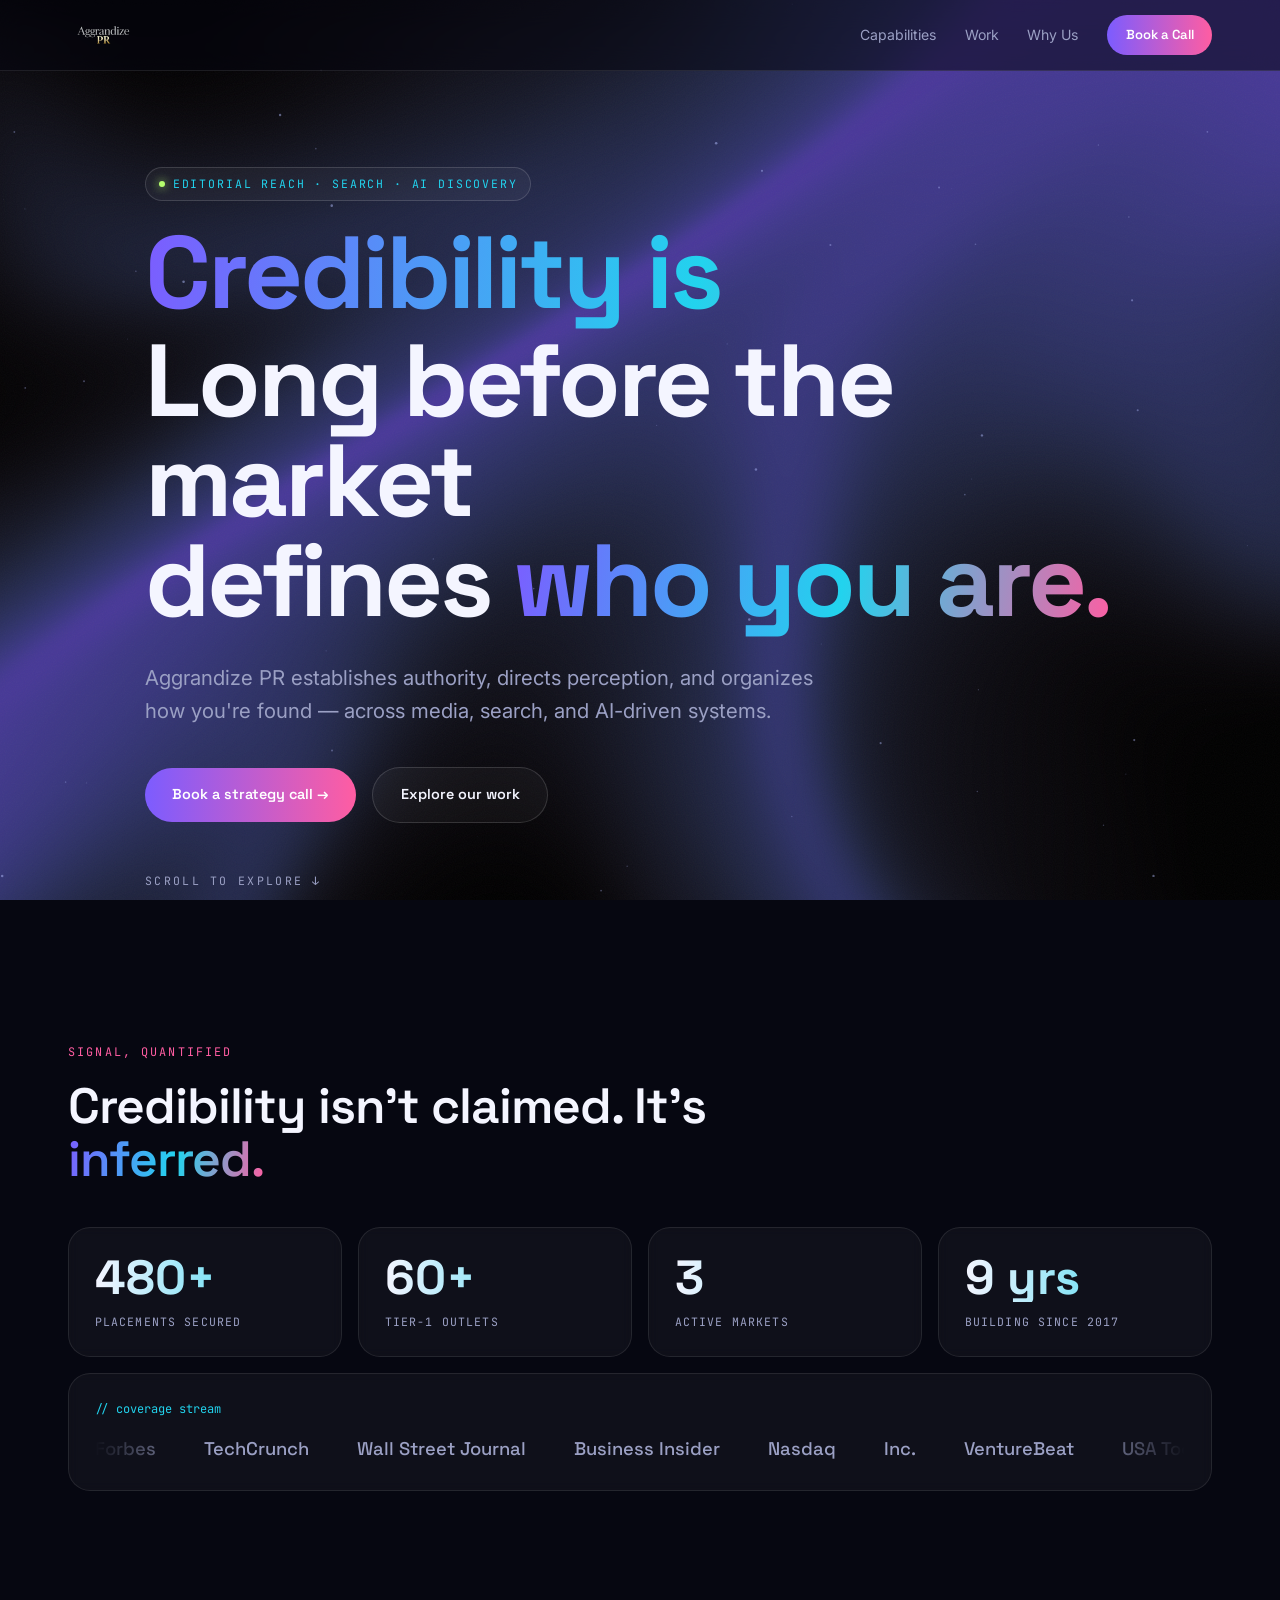
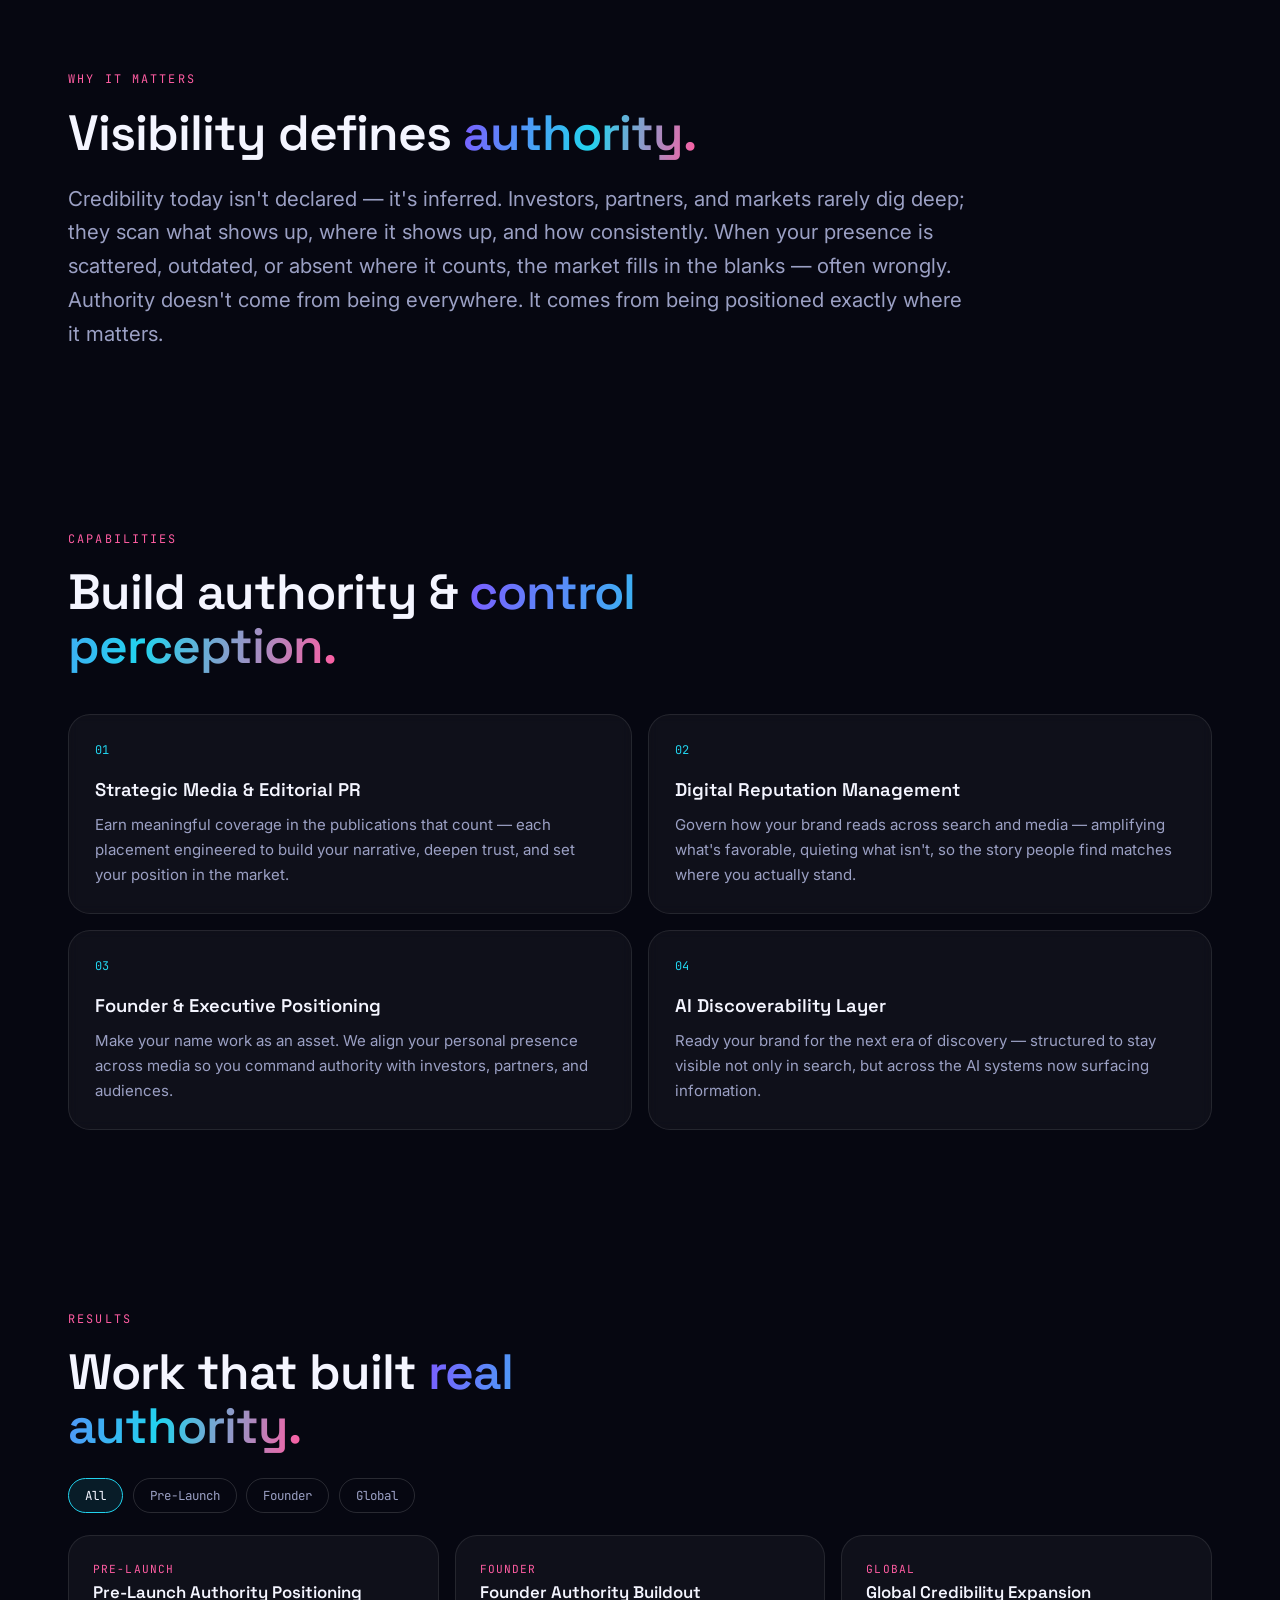
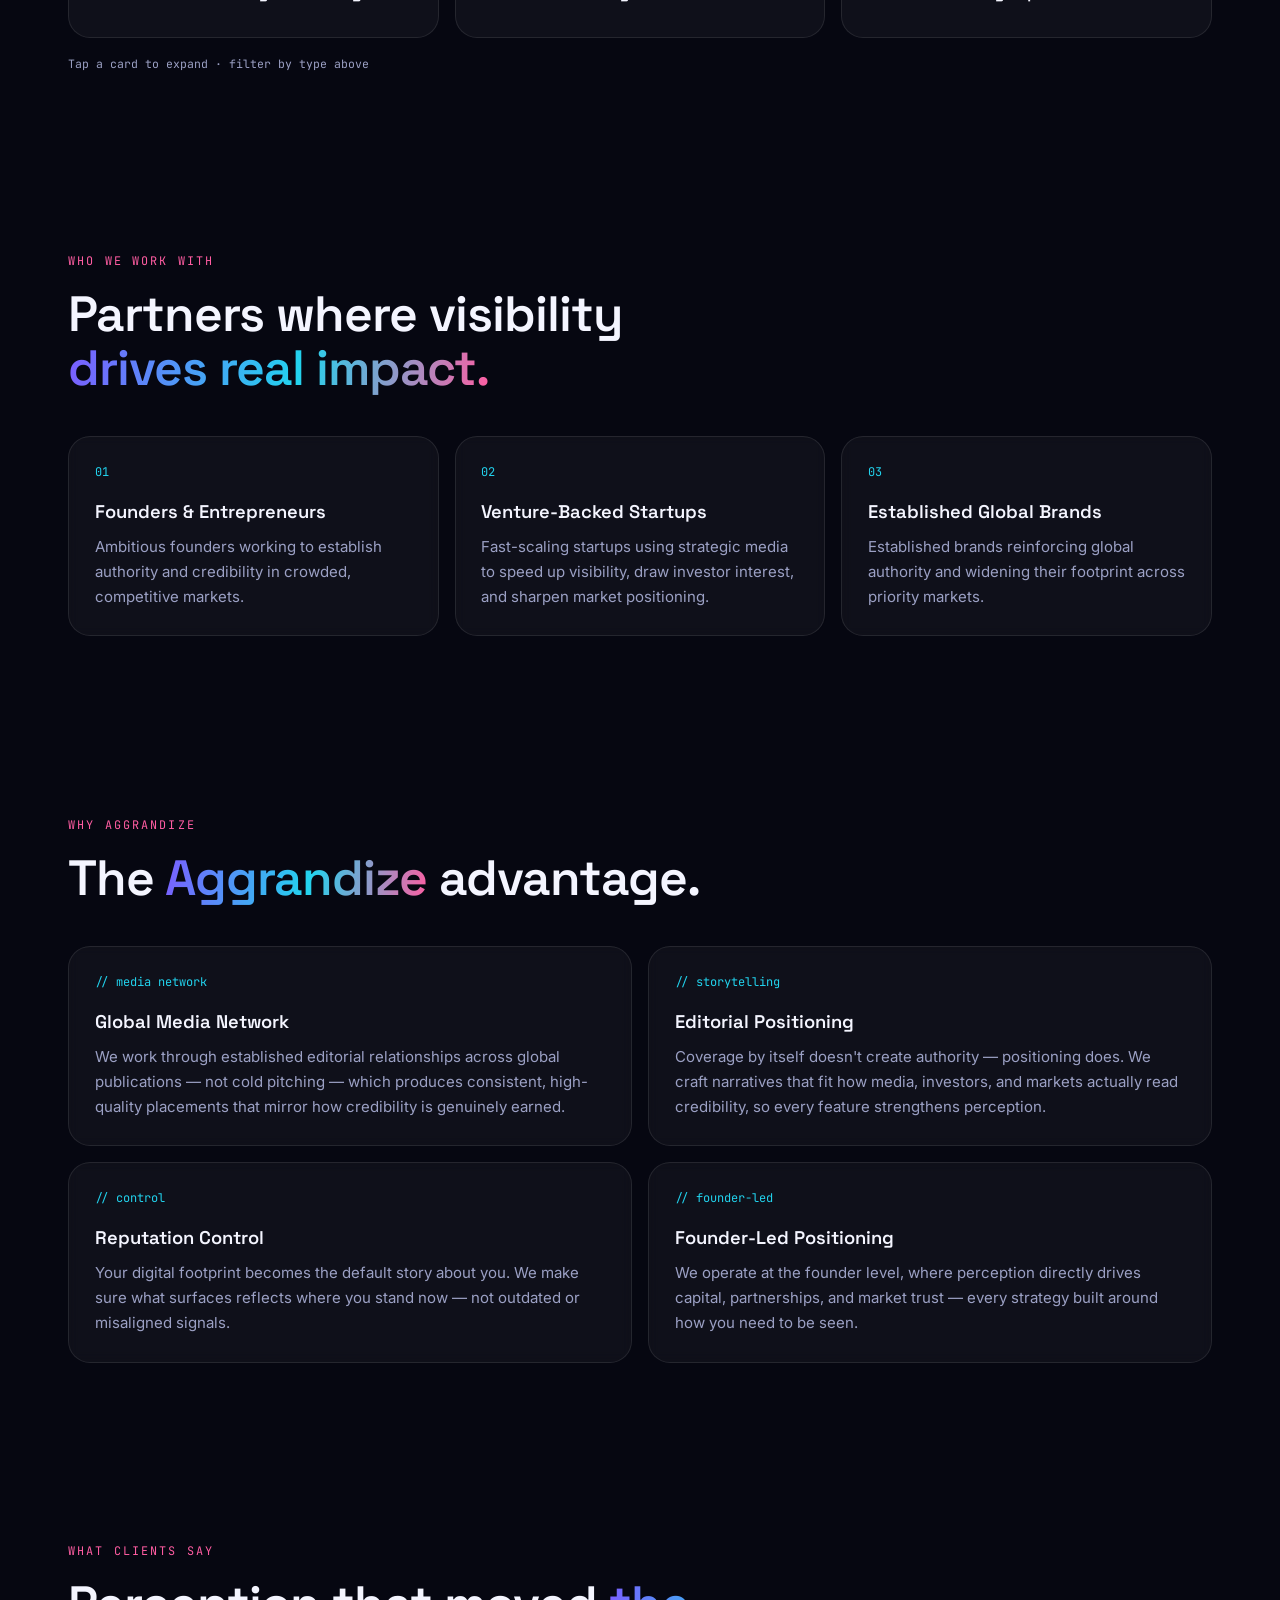
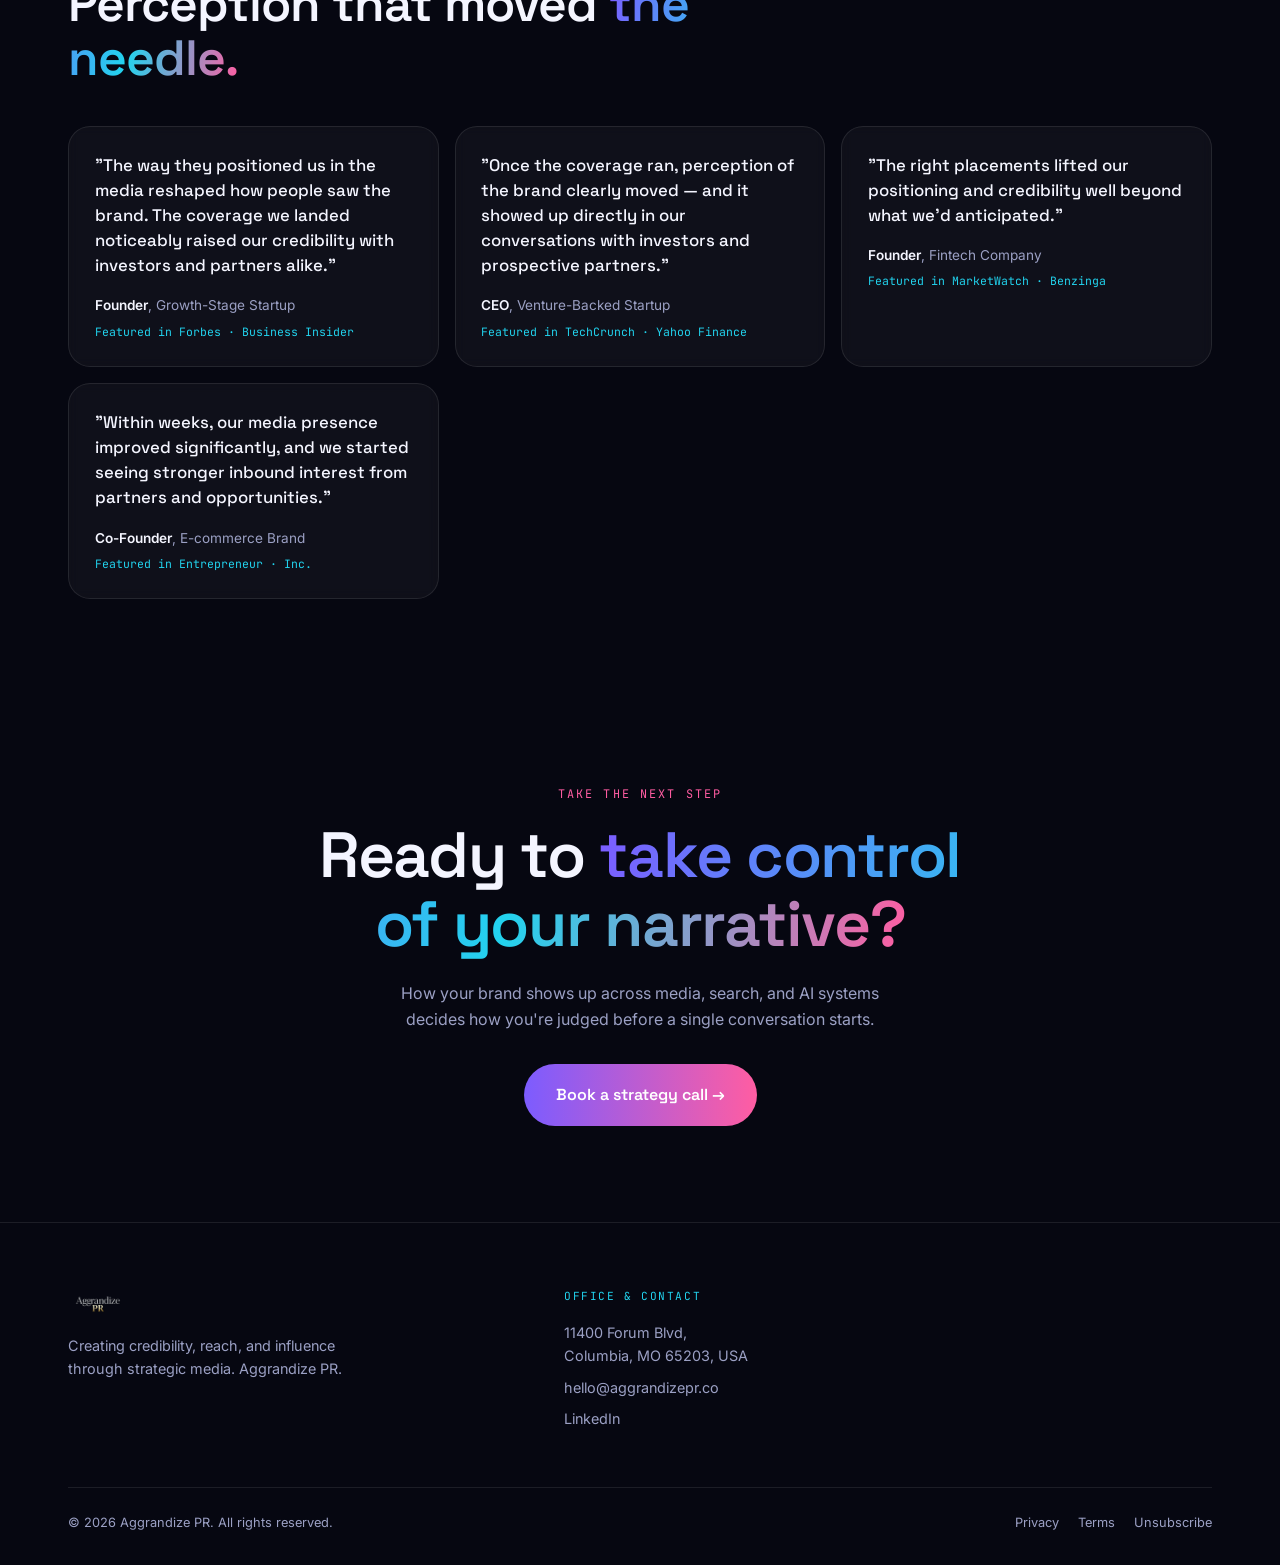
==== index.html @ 82782bfb "Add generated Aggrandize PR wordmark + gold A favicon (transparent), remove black-pill styling" ====
<!DOCTYPE html>
<html lang="en">
<head>
<meta charset="UTF-8" />
<meta name="viewport" content="width=device-width, initial-scale=1.0" />
<title>Aggrandize PR — Strategic Media & Visibility</title>
<meta name="description" content="Aggrandize PR establishes authority, directs perception, and earns media coverage across press, search, and AI-driven discovery." />
<meta property="og:title" content="Aggrandize PR — Strategic Media & Visibility" />
<meta property="og:description" content="We shape the signal across media, search, and AI-driven discovery." />
<meta property="og:type" content="website" />
<meta property="og:image" content="https://aggrandizepr.co/assets/logo-aggrandize-pr.png" />
<link rel="icon" type="image/png" href="/assets/favicon-a-256.png" />
<link rel="preconnect" href="https://fonts.googleapis.com" />
<link rel="preconnect" href="https://fonts.gstatic.com" crossorigin />
<link href="https://fonts.googleapis.com/css2?family=Space+Grotesk:wght@400;500;600;700&family=Inter:wght@400;500;600&family=JetBrains+Mono:wght@400;500&display=swap" rel="stylesheet" />
<style>
  :root{
    --bg:#060711; --bg-2:#0C0E1E; --glass:rgba(255,255,255,.04);
    --stroke:rgba(255,255,255,.09); --stroke-2:rgba(255,255,255,.14);
    --violet:#7C5CFF; --cyan:#22D3EE; --magenta:#FF5DA2; --lime:#B6FF6E;
    --text:#F4F5FF; --muted:#9BA0C4;
    --maxw:1240px; --pad:clamp(1.1rem,4vw,3rem);
    --r:22px;
  }
  *{box-sizing:border-box;margin:0;padding:0}
  html{scroll-behavior:smooth}
  body{font-family:"Inter",system-ui,sans-serif;background:var(--bg);color:var(--text);
    line-height:1.65;-webkit-font-smoothing:antialiased;overflow-x:hidden}
  .grotesk{font-family:"Space Grotesk",sans-serif}
  .mono{font-family:"JetBrains Mono",monospace}
  a{color:inherit;text-decoration:none}
  .wrap{max-width:var(--maxw);margin:0 auto;padding:0 var(--pad)}

  /* background layers */
  #gl{position:fixed;inset:0;z-index:-2;width:100%;height:100%;
    background:
      radial-gradient(60% 60% at 20% 15%, rgba(124,92,255,.35), transparent 60%),
      radial-gradient(55% 55% at 85% 25%, rgba(34,211,238,.25), transparent 60%),
      radial-gradient(60% 60% at 60% 90%, rgba(255,93,162,.25), transparent 60%),
      var(--bg)}
  #stars{position:fixed;inset:0;z-index:-1;pointer-events:none;opacity:.5}
  .grain{position:fixed;inset:0;z-index:-1;pointer-events:none;opacity:.04;
    background-image:url("data:image/svg+xml,%3Csvg xmlns='http://www.w3.org/2000/svg' width='120' height='120'%3E%3Cfilter id='n'%3E%3CfeTurbulence type='fractalNoise' baseFrequency='.9' numOctaves='2'/%3E%3C/filter%3E%3Crect width='100%25' height='100%25' filter='url(%23n)'/%3E%3C/svg%3E")}

  /* loader wipe */
  #wipe{position:fixed;inset:0;z-index:200;background:linear-gradient(120deg,var(--violet),var(--magenta),var(--cyan));
    transform-origin:top;transition:transform .8s cubic-bezier(.7,0,.2,1)}
  #wipe.gone{transform:scaleY(0)}

  /* NAV */
  header{position:sticky;top:0;z-index:100;backdrop-filter:blur(14px);
    background:rgba(6,7,17,.55);border-bottom:1px solid var(--stroke)}
  header .wrap{display:flex;align-items:center;justify-content:space-between;height:70px}
  .logo{font-family:"Space Grotesk";font-weight:700;font-size:1.2rem;letter-spacing:-.01em}
  .logo b{background:linear-gradient(90deg,var(--violet),var(--cyan));-webkit-background-clip:text;
    background-clip:text;color:transparent}
  .navlinks{display:flex;gap:1.8rem;align-items:center}
  .navlinks a:not(.pill){font-size:.88rem;color:var(--muted);transition:color .2s}
  .navlinks a:hover{color:var(--text)}
  .pill{font-family:"Space Grotesk";font-size:.82rem;font-weight:600;padding:.6rem 1.15rem;border-radius:100px;
    background:linear-gradient(90deg,var(--violet),var(--magenta));color:#fff;transition:transform .2s,box-shadow .2s}
  .pill:hover{transform:translateY(-2px);box-shadow:0 10px 30px rgba(124,92,255,.4)}
  @media(max-width:860px){.navlinks a:not(.pill){display:none}}

  .tag{display:inline-flex;align-items:center;gap:.5rem;font-family:"JetBrains Mono";font-size:.72rem;
    text-transform:uppercase;letter-spacing:.16em;color:var(--cyan);padding:.4rem .8rem;border:1px solid var(--stroke-2);
    border-radius:100px;background:var(--glass)}
  .tag::before{content:"";width:6px;height:6px;border-radius:50%;background:var(--lime);box-shadow:0 0 10px var(--lime)}

  /* HERO scroll-story */
  .hero{min-height:96vh;display:flex;align-items:center;position:relative;padding:6rem 0 4rem}
  #hcanvas{position:absolute;inset:0;z-index:0;pointer-events:none;opacity:.7}
  .hero .wrap{position:relative;z-index:2}
  .hero h1{font-family:"Space Grotesk";font-weight:700;font-size:clamp(2.8rem,8vw,6.5rem);
    line-height:.98;letter-spacing:-.03em;max-width:15ch}
  .grad{background:linear-gradient(100deg,var(--violet),var(--cyan) 55%,var(--magenta));
    -webkit-background-clip:text;background-clip:text;color:transparent}
  .hero .story{position:relative;height:1.05em;overflow:hidden}
  .hero .story span{display:block;transition:transform .6s cubic-bezier(.7,0,.2,1),opacity .5s}
  .hsub{margin-top:1.8rem;font-size:clamp(1.05rem,1.6vw,1.3rem);color:var(--muted);max-width:52ch}
  .hero .cta-row{margin-top:2.4rem;display:flex;gap:1rem;flex-wrap:wrap;align-items:center}
  .btn{font-family:"Space Grotesk";font-weight:600;font-size:.9rem;padding:.95rem 1.7rem;border-radius:100px;
    display:inline-flex;align-items:center;gap:.55rem;transition:transform .2s,box-shadow .2s;cursor:pointer;border:none}
  .btn-main{background:linear-gradient(90deg,var(--violet),var(--magenta));color:#fff}
  .btn-main:hover{transform:translateY(-2px);box-shadow:0 14px 40px rgba(255,93,162,.35)}
  .btn-ghost{background:var(--glass);border:1px solid var(--stroke-2);color:var(--text)}
  .btn-ghost:hover{border-color:var(--cyan);transform:translateY(-2px)}
  .scrollcue{margin-top:3rem;font-family:"JetBrains Mono";font-size:.72rem;color:var(--muted);
    letter-spacing:.2em;text-transform:uppercase;animation:bob 2s ease-in-out infinite}
  @keyframes bob{50%{transform:translateY(6px)}}

  /* section shell */
  section{padding:clamp(3.5rem,7vw,6rem) 0;position:relative;z-index:2}
  .kicker{font-family:"JetBrains Mono";font-size:.74rem;letter-spacing:.18em;text-transform:uppercase;
    color:var(--magenta);margin-bottom:1rem}
  h2{font-family:"Space Grotesk";font-weight:600;font-size:clamp(1.8rem,4vw,3.1rem);line-height:1.08;
    letter-spacing:-.02em;max-width:20ch}

  /* BENTO */
  .bento{display:grid;grid-template-columns:repeat(12,1fr);gap:1rem;margin-top:2.6rem}
  .tile{background:var(--glass);border:1px solid var(--stroke);border-radius:var(--r);padding:1.6rem;
    position:relative;overflow:hidden;transition:transform .25s,border-color .25s;backdrop-filter:blur(6px)}
  .tile::before{content:"";position:absolute;inset:0;border-radius:var(--r);padding:1px;
    background:linear-gradient(120deg,transparent,rgba(124,92,255,.4),transparent);
    -webkit-mask:linear-gradient(#000 0 0) content-box,linear-gradient(#000 0 0);
    -webkit-mask-composite:xor;mask-composite:exclude;opacity:0;transition:opacity .3s}
  .tile:hover{transform:translateY(-4px);border-color:var(--stroke-2)}
  .tile:hover::before{opacity:1}
  .c12{grid-column:span 12}.c8{grid-column:span 8}.c6{grid-column:span 6}
  .c5{grid-column:span 5}.c4{grid-column:span 4}.c7{grid-column:span 7}.c3{grid-column:span 3}
  @media(max-width:900px){.bento>*{grid-column:span 12 !important}}
  .tile h3{font-family:"Space Grotesk";font-weight:600;font-size:1.15rem;margin-bottom:.5rem}
  .tile p{color:var(--muted);font-size:.94rem}
  .tnum{font-family:"JetBrains Mono";font-size:.75rem;color:var(--cyan);margin-bottom:.9rem}

  /* metrics chips */
  .stat{font-family:"Space Grotesk";font-weight:700;font-size:clamp(2rem,4vw,3rem);line-height:1;
    background:linear-gradient(90deg,var(--text),var(--cyan));-webkit-background-clip:text;background-clip:text;color:transparent}
  .stat-l{font-family:"JetBrains Mono";font-size:.72rem;color:var(--muted);text-transform:uppercase;letter-spacing:.1em;margin-top:.6rem}

  /* ticker */
  .ticker{overflow:hidden;-webkit-mask:linear-gradient(90deg,transparent,#000 10%,#000 90%,transparent);
    mask:linear-gradient(90deg,transparent,#000 10%,#000 90%,transparent)}
  .ticker-t{display:flex;gap:3rem;width:max-content;animation:tick 30s linear infinite}
  .ticker-t span{font-family:"Space Grotesk";font-weight:500;font-size:1.15rem;color:var(--muted);white-space:nowrap}
  @keyframes tick{to{transform:translateX(-50%)}}

  /* SCANNER */
  .scanner{background:linear-gradient(160deg,rgba(124,92,255,.12),rgba(34,211,238,.06));
    border:1px solid var(--stroke-2)}
  .scan-in{display:flex;gap:.7rem;margin-top:1.2rem;flex-wrap:wrap}
  .scan-in input{flex:1;min-width:180px;background:rgba(0,0,0,.35);border:1px solid var(--stroke-2);
    color:var(--text);padding:.9rem 1.1rem;border-radius:100px;font-family:"JetBrains Mono";font-size:.9rem;outline:none}
  .scan-in input:focus{border-color:var(--cyan)}
  .scan-out{margin-top:1.4rem;display:none}
  .scan-out.show{display:block;animation:fade .5s ease}
  @keyframes fade{from{opacity:0;transform:translateY(10px)}}
  .scan-log{font-family:"JetBrains Mono";font-size:.8rem;color:var(--cyan);min-height:1.2em}
  .gauge-row{display:flex;gap:1.5rem;align-items:center;flex-wrap:wrap;margin-top:1rem}
  .gauge{--v:0;width:120px;height:120px;border-radius:50%;flex:none;
    background:conic-gradient(var(--lime) calc(var(--v)*1%),rgba(255,255,255,.08) 0);
    display:grid;place-items:center;position:relative}
  .gauge::after{content:"";position:absolute;inset:9px;border-radius:50%;background:var(--bg-2)}
  .gauge b{position:relative;z-index:1;font-family:"Space Grotesk";font-size:1.6rem}
  .findings{flex:1;min-width:200px}
  .finding{display:flex;gap:.6rem;font-size:.88rem;color:var(--muted);margin-bottom:.5rem}
  .finding::before{content:"›";color:var(--magenta);font-weight:700}

  /* CAPABILITIES cards inside bento already handled */

  /* CASE EXPLORER */
  .chips{display:flex;gap:.6rem;flex-wrap:wrap;margin-top:1.6rem}
  .chip{font-family:"JetBrains Mono";font-size:.78rem;padding:.5rem 1rem;border-radius:100px;
    border:1px solid var(--stroke-2);color:var(--muted);cursor:pointer;transition:all .2s;background:transparent}
  .chip.active,.chip:hover{color:var(--text);border-color:var(--cyan);background:rgba(34,211,238,.1)}
  .cases{margin-top:1.4rem;display:grid;grid-template-columns:repeat(3,1fr);gap:1rem}
  @media(max-width:820px){.cases{grid-template-columns:1fr}}
  .case{background:var(--glass);border:1px solid var(--stroke);border-radius:var(--r);padding:1.5rem;cursor:pointer;
    transition:all .25s}
  .case:hover{border-color:var(--stroke-2);transform:translateY(-3px)}
  .case h4{font-family:"Space Grotesk";font-weight:600;font-size:1.05rem;margin-bottom:.4rem}
  .case .cat{font-family:"JetBrains Mono";font-size:.7rem;color:var(--magenta);text-transform:uppercase;letter-spacing:.1em}
  .case .detail{max-height:0;overflow:hidden;transition:max-height .35s ease;color:var(--muted);font-size:.9rem}
  .case.open .detail{max-height:200px;margin-top:.8rem}
  .case .outlets{font-family:"JetBrains Mono";font-size:.75rem;color:var(--cyan);margin-top:.7rem}
  .case.hide{display:none}

  /* eco */
  .eco-row{display:grid;grid-template-columns:repeat(3,1fr);gap:1rem;margin-top:2rem}
  @media(max-width:820px){.eco-row{grid-template-columns:1fr}}
  .eco{padding:1.4rem;border:1px solid var(--stroke);border-radius:var(--r);background:var(--glass);transition:all .25s;display:block}
  .eco:hover{border-color:var(--violet);transform:translateY(-3px)}
  .eco .ek{font-family:"JetBrains Mono";font-size:.7rem;color:var(--cyan);text-transform:uppercase;letter-spacing:.12em}
  .eco .ed{font-family:"Space Grotesk";font-weight:600;font-size:1.1rem;margin:.35rem 0}
  .eco .eu{font-size:.82rem;color:var(--muted)}

  /* CTA */
  .final{text-align:center;padding:6rem 0}
  .final h2{margin:0 auto;max-width:16ch}
  .final p{color:var(--muted);max-width:48ch;margin:1.3rem auto 2rem}

  /* footer */
  footer{border-top:1px solid var(--stroke);padding:4rem 0 2rem;position:relative;z-index:2}
  .fgrid{display:grid;grid-template-columns:1.5fr 1fr 1fr;gap:2.5rem}
  @media(max-width:820px){.fgrid{grid-template-columns:1fr;gap:1.8rem}}
  .fh{font-family:"JetBrains Mono";font-size:.7rem;color:var(--cyan);text-transform:uppercase;letter-spacing:.14em;margin-bottom:1rem}
  footer .fl{display:block;color:var(--muted);font-size:.9rem;margin-bottom:.5rem;transition:color .2s}
  footer .fl:hover{color:var(--text)}
  .fbot{border-top:1px solid var(--stroke);margin-top:3rem;padding-top:1.5rem;display:flex;
    justify-content:space-between;flex-wrap:wrap;gap:.8rem;font-size:.8rem;color:var(--muted)}
  .fbot a{margin-left:1.2rem}
  .addr{color:var(--muted);font-size:.9rem;line-height:1.6}

  /* testimonials */
  .qt blockquote{font-family:"Space Grotesk";font-weight:500;font-size:1.05rem;line-height:1.5;color:var(--text)}
  .qt .who{font-size:.85rem;color:var(--muted);margin-top:1rem}
  .qt .who b{color:var(--text);font-weight:600}
  .qt .feat{font-family:"JetBrains Mono";font-size:.72rem;color:var(--cyan);margin-top:.3rem}

  .reveal{opacity:0;transform:translateY(26px);transition:opacity .7s ease,transform .7s ease}
  .reveal.in{opacity:1;transform:none}
  @media(prefers-reduced-motion:reduce){
    *{animation:none !important;transition:none !important}
    .reveal{opacity:1;transform:none}
    #wipe{display:none}
  }
</style>
</head>
<body>
<div id="wipe"></div>
<div id="gl"><canvas id="glcanvas"></canvas></div>
<canvas id="stars"></canvas>
<div class="grain"></div>

<header>
  <div class="wrap">
    <a href="#top" class="logo"><img src="/assets/logo-aggrandize-pr.png" alt="Aggrandize PR" style="height:40px;width:auto;display:block;object-fit:contain;object-position:left center;"></a>
    <nav class="navlinks">
      <a href="#capabilities">Capabilities</a>
      <a href="#work">Work</a>
      <a href="#advantage">Why Us</a>
      <a href="#contact" class="pill">Book a Call</a>
    </nav>
  </div>
</header>

<main id="top">
  <!-- HERO -->
  <section class="hero">
    <canvas id="hcanvas"></canvas>
    <div class="wrap">
      <span class="tag mono">Editorial Reach · Search · AI Discovery</span>
      <h1 class="grotesk" style="margin-top:1.4rem">
        <div class="story" id="story">
          <span class="grad">We shape the signal.</span>
        </div>
        Long before the market<br>defines <span class="grad">who you are.</span>
      </h1>
      <p class="hsub">Aggrandize PR establishes authority, directs perception, and organizes how you're found — across media, search, and AI-driven systems.</p>
      <div class="cta-row">
        <a href="#contact" class="btn btn-main">Book a strategy call →</a>
        <a href="#work" class="btn btn-ghost">Explore our work</a>
      </div>
      <div class="scrollcue mono">scroll to explore ↓</div>
    </div>
  </section>

  <!-- METRICS / PROOF BENTO -->
  <section id="proof">
    <div class="wrap">
      <div class="kicker reveal">Signal, quantified</div>
      <h2 class="reveal">Credibility isn't claimed. It's <span class="grad">inferred.</span></h2>
      <div class="bento">
        <div class="tile c3 reveal"><div class="stat" data-count="480" data-suf="+">0</div><div class="stat-l">Placements secured</div></div>
        <div class="tile c3 reveal"><div class="stat" data-count="60" data-suf="+">0</div><div class="stat-l">Tier-1 outlets</div></div>
        <div class="tile c3 reveal"><div class="stat" data-count="3">0</div><div class="stat-l">Active markets</div></div>
        <div class="tile c3 reveal"><div class="stat" data-count="9" data-suf=" yrs">0</div><div class="stat-l">Building since 2017</div></div>
        <div class="tile c12 reveal">
          <div class="tnum mono">// coverage stream</div>
          <div class="ticker"><div class="ticker-t">
            <span>Forbes</span><span>TechCrunch</span><span>Wall Street Journal</span><span>Business Insider</span><span>Nasdaq</span><span>Inc.</span><span>VentureBeat</span><span>USA Today</span><span>Entrepreneur</span><span>Fortune</span><span>Fast Company</span>
            <span>Forbes</span><span>TechCrunch</span><span>Wall Street Journal</span><span>Business Insider</span><span>Nasdaq</span><span>Inc.</span><span>VentureBeat</span><span>USA Today</span><span>Entrepreneur</span><span>Fortune</span><span>Fast Company</span>
          </div></div>
        </div>
      </div>
    </div>
  </section>

  <!-- WHY IT MATTERS -->
  <section id="why">
    <div class="wrap">
      <div class="kicker reveal">Why it matters</div>
      <h2 class="reveal">Visibility defines <span class="grad">authority.</span></h2>
      <p class="hsub reveal" style="margin-top:1.4rem;max-width:70ch">Credibility today isn't declared — it's inferred. Investors, partners, and markets rarely dig deep; they scan what shows up, where it shows up, and how consistently. When your presence is scattered, outdated, or absent where it counts, the market fills in the blanks — often wrongly. Authority doesn't come from being everywhere. It comes from being positioned exactly where it matters.</p>
    </div>
  </section>

  <!-- SCANNER (hidden) -->
  <section id="scan" style="display:none">
    <div class="wrap">
      <div class="kicker reveal">AI-era visibility scanner</div>
      <h2 class="reveal">See how the market <span class="grad">interprets you</span> right now.</h2>
      <div class="tile scanner c12 reveal" style="margin-top:2rem">
        <h3 class="grotesk">Run a visibility check</h3>
        <p>Type in a brand or founder name and we'll model how your presence shows up across media, search, and AI discovery.</p>
        <div class="scan-in">
          <input id="scanInput" type="text" placeholder="e.g. your brand or name" aria-label="Brand or name" />
          <button class="btn btn-main" id="scanBtn">Scan →</button>
        </div>
        <div class="scan-out" id="scanOut">
          <div class="scan-log mono" id="scanLog"></div>
          <div class="gauge-row" id="gaugeRow" style="display:none">
            <div class="gauge" id="gauge"><b id="gaugeNum">0</b></div>
            <div class="findings">
              <div class="finding" id="f1"></div>
              <div class="finding" id="f2"></div>
              <div class="finding" id="f3"></div>
              <a href="#contact" class="btn btn-ghost" style="margin-top:.6rem">Close these gaps → book a call</a>
            </div>
          </div>
        </div>
      </div>
      <p class="mono" style="font-size:.72rem;color:var(--muted);margin-top:.8rem">* Illustrative demo. A full audit is done manually by our team.</p>
    </div>
  </section>

  <!-- CAPABILITIES BENTO -->
  <section id="capabilities">
    <div class="wrap">
      <div class="kicker reveal">Capabilities</div>
      <h2 class="reveal">Build authority &amp; <span class="grad">control perception.</span></h2>
      <div class="bento">
        <div class="tile c6 reveal"><div class="tnum mono">01</div><h3 class="grotesk">Strategic Media &amp; Editorial PR</h3><p>Earn meaningful coverage in the publications that count — each placement engineered to build your narrative, deepen trust, and set your position in the market.</p></div>
        <div class="tile c6 reveal"><div class="tnum mono">02</div><h3 class="grotesk">Digital Reputation Management</h3><p>Govern how your brand reads across search and media — amplifying what's favorable, quieting what isn't, so the story people find matches where you actually stand.</p></div>
        <div class="tile c6 reveal"><div class="tnum mono">03</div><h3 class="grotesk">Founder &amp; Executive Positioning</h3><p>Make your name work as an asset. We align your personal presence across media so you command authority with investors, partners, and audiences.</p></div>
        <div class="tile c6 reveal"><div class="tnum mono">04</div><h3 class="grotesk">AI Discoverability Layer</h3><p>Ready your brand for the next era of discovery — structured to stay visible not only in search, but across the AI systems now surfacing information.</p></div>
      </div>
    </div>
  </section>

  <!-- CASE EXPLORER -->
  <section id="work">
    <div class="wrap">
      <div class="kicker reveal">Results</div>
      <h2 class="reveal">Work that built <span class="grad">real authority.</span></h2>
      <div class="chips reveal">
        <button class="chip active" data-f="all">All</button>
        <button class="chip" data-f="prelaunch">Pre-Launch</button>
        <button class="chip" data-f="founder">Founder</button>
        <button class="chip" data-f="global">Global</button>
      </div>
      <div class="cases" id="cases">
        <div class="case" data-cat="prelaunch"><div class="cat mono">Pre-Launch</div><h4 class="grotesk">Pre-Launch Authority Positioning</h4><div class="detail">Placed a startup in tier-1 press before launch, so credibility with investors and partners was already established before the product hit peak visibility.<div class="outlets mono">Forbes · TechCrunch · Yahoo Finance</div></div></div>
        <div class="case" data-cat="founder"><div class="cat mono">Founder</div><h4 class="grotesk">Founder Authority Buildout</h4><div class="detail">Shaped a deliberate founder story across top-tier outlets, tying personal standing to business credibility and lifting trust in investor and partner conversations.<div class="outlets mono">Entrepreneur · Business Insider · Inc.</div></div></div>
        <div class="case" data-cat="global"><div class="cat mono">Global</div><h4 class="grotesk">Global Credibility Expansion</h4><div class="detail">Grew brand presence across international press, reinforcing authority in key markets and strengthening perception at scale to fuel growth and partnerships.<div class="outlets mono">Fortune · Fast Company · NY Post</div></div></div>
      </div>
      <p class="mono" style="font-size:.72rem;color:var(--muted);margin-top:1rem">Tap a card to expand · filter by type above</p>
    </div>
  </section>

  <!-- WHO WE WORK WITH -->
  <section id="clients">
    <div class="wrap">
      <div class="kicker reveal">Who we work with</div>
      <h2 class="reveal">Partners where visibility <span class="grad">drives real impact.</span></h2>
      <div class="bento">
        <div class="tile c4 reveal"><div class="tnum mono">01</div><h3 class="grotesk">Founders &amp; Entrepreneurs</h3><p>Ambitious founders working to establish authority and credibility in crowded, competitive markets.</p></div>
        <div class="tile c4 reveal"><div class="tnum mono">02</div><h3 class="grotesk">Venture-Backed Startups</h3><p>Fast-scaling startups using strategic media to speed up visibility, draw investor interest, and sharpen market positioning.</p></div>
        <div class="tile c4 reveal"><div class="tnum mono">03</div><h3 class="grotesk">Established Global Brands</h3><p>Established brands reinforcing global authority and widening their footprint across priority markets.</p></div>
      </div>
    </div>
  </section>

  <!-- ADVANTAGE -->
  <section id="advantage">
    <div class="wrap">
      <div class="kicker reveal">Why Aggrandize</div>
      <h2 class="reveal">The <span class="grad">Aggrandize</span> advantage.</h2>
      <div class="bento">
        <div class="tile c6 reveal"><div class="tnum mono">// media network</div><h3 class="grotesk">Global Media Network</h3><p>We work through established editorial relationships across global publications — not cold pitching — which produces consistent, high-quality placements that mirror how credibility is genuinely earned.</p></div>
        <div class="tile c6 reveal"><div class="tnum mono">// storytelling</div><h3 class="grotesk">Editorial Positioning</h3><p>Coverage by itself doesn't create authority — positioning does. We craft narratives that fit how media, investors, and markets actually read credibility, so every feature strengthens perception.</p></div>
        <div class="tile c6 reveal"><div class="tnum mono">// control</div><h3 class="grotesk">Reputation Control</h3><p>Your digital footprint becomes the default story about you. We make sure what surfaces reflects where you stand now — not outdated or misaligned signals.</p></div>
        <div class="tile c6 reveal"><div class="tnum mono">// founder-led</div><h3 class="grotesk">Founder-Led Positioning</h3><p>We operate at the founder level, where perception directly drives capital, partnerships, and market trust — every strategy built around how you need to be seen.</p></div>
      </div>
    </div>
  </section>

  <!-- TESTIMONIALS -->
  <section id="testimonials">
    <div class="wrap">
      <div class="kicker reveal">What clients say</div>
      <h2 class="reveal">Perception that moved <span class="grad">the needle.</span></h2>
      <div class="bento">
        <div class="tile qt c4 reveal"><blockquote>"The way they positioned us in the media reshaped how people saw the brand. The coverage we landed noticeably raised our credibility with investors and partners alike."</blockquote><div class="who"><b>Founder</b>, Growth-Stage Startup</div><div class="feat">Featured in Forbes · Business Insider</div></div>
        <div class="tile qt c4 reveal"><blockquote>"Once the coverage ran, perception of the brand clearly moved — and it showed up directly in our conversations with investors and prospective partners."</blockquote><div class="who"><b>CEO</b>, Venture-Backed Startup</div><div class="feat">Featured in TechCrunch · Yahoo Finance</div></div>
        <div class="tile qt c4 reveal"><blockquote>"The right placements lifted our positioning and credibility well beyond what we'd anticipated."</blockquote><div class="who"><b>Founder</b>, Fintech Company</div><div class="feat">Featured in MarketWatch · Benzinga</div></div>
        <div class="tile qt c4 reveal"><blockquote>"Within weeks, our media presence improved significantly, and we started seeing stronger inbound interest from partners and opportunities."</blockquote><div class="who"><b>Co-Founder</b>, E-commerce Brand</div><div class="feat">Featured in Entrepreneur · Inc.</div></div>
      </div>
    </div>
  </section>

  <!-- FINAL CTA -->
  <section class="final" id="contact">
    <div class="wrap">
      <div class="kicker reveal" style="text-align:center">Take the next step</div>
      <h2 class="reveal" style="text-align:center;font-size:clamp(2.2rem,5vw,4rem)">Ready to <span class="grad">take control of your narrative?</span></h2>
      <p class="reveal">How your brand shows up across media, search, and AI systems decides how you're judged before a single conversation starts.</p>
      <a href="mailto:hello@aggrandizepr.co" class="btn btn-main reveal" style="font-size:1rem;padding:1.1rem 2rem">Book a strategy call →</a>
    </div>
  </section>
</main>

<footer>
  <div class="wrap">
    <div class="fgrid">
      <div>
        <div class="logo"><img src="/assets/logo-aggrandize-pr.png" alt="Aggrandize PR" style="height:34px;width:auto;display:block;object-fit:contain;object-position:left center;"></div>
        <p class="addr" style="margin-top:.8rem;max-width:32ch">Creating credibility, reach, and influence through strategic media. Aggrandize PR.</p>
      </div>
      <div>
        <div class="fh">Office &amp; Contact</div>
        <p class="addr">11400 Forum Blvd,<br>Columbia, MO 65203, USA</p>
        <a class="fl" href="mailto:hello@aggrandizepr.co" style="margin-top:.5rem">hello@aggrandizepr.co</a>
        <a class="fl" href="https://www.linkedin.com/company/aggrandize" target="_blank" rel="noopener">LinkedIn</a>
      </div>
    </div>
    <div class="fbot">
      <span>© 2026 Aggrandize PR. All rights reserved.</span>
      <span><a href="/privacy-policy">Privacy</a><a href="/terms">Terms</a><a href="/unsubscribe">Unsubscribe</a></span>
    </div>
  </div>
</footer>

<script>
/* ---------- loader wipe ---------- */
window.addEventListener('load',()=>{setTimeout(()=>document.getElementById('wipe').classList.add('gone'),200)});

/* ---------- reveal ---------- */
const io=new IntersectionObserver((es)=>es.forEach(e=>{if(e.isIntersecting){e.target.classList.add('in');io.unobserve(e.target)}}),{threshold:.12});
document.querySelectorAll('.reveal').forEach(el=>io.observe(el));

/* ---------- count-up ---------- */
const cio=new IntersectionObserver((es)=>es.forEach(e=>{
  if(e.isIntersecting){const el=e.target,end=+el.dataset.count,suf=el.dataset.suf||'';let s=null;
    const step=t=>{if(!s)s=t;const p=Math.min((t-s)/1200,1);el.textContent=Math.floor(p*end)+ (p===1?suf:'');if(p<1)requestAnimationFrame(step)};
    requestAnimationFrame(step);cio.unobserve(el)}
}),{threshold:.5});
document.querySelectorAll('[data-count]').forEach(el=>cio.observe(el));

/* ---------- scroll-story hero ---------- */
const story=document.getElementById('story');
const lines=['We shape the signal.','Perception forms first.','Credibility is engineered.'];
let li=0;
setInterval(()=>{li=(li+1)%lines.length;
  const s=story.querySelector('span');s.style.transform='translateY(-100%)';s.style.opacity='0';
  setTimeout(()=>{s.textContent=lines[li];s.style.transition='none';s.style.transform='translateY(100%)';
    requestAnimationFrame(()=>{s.style.transition='';s.style.transform='translateY(0)';s.style.opacity='1'})},500);
},3200);

/* ---------- starfield ---------- */
(function(){const c=document.getElementById('stars'),x=c.getContext('2d');let w,h,st=[];
  function rs(){w=c.width=innerWidth;h=c.height=innerHeight;st=Array.from({length:Math.min(90,innerWidth/14)},()=>({x:Math.random()*w,y:Math.random()*h,r:Math.random()*1.3,v:Math.random()*.3+.05}))}
  function d(){x.clearRect(0,0,w,h);st.forEach(s=>{x.beginPath();x.arc(s.x,s.y,s.r,0,7);x.fillStyle='rgba(180,190,255,'+(s.r/1.3)+')';x.fill();s.y+=s.v;if(s.y>h)s.y=0});requestAnimationFrame(d)}
  rs();d();addEventListener('resize',rs);
})();

/* ---------- WebGL mesh gradient (with graceful skip) ---------- */
(function(){
  const canvas=document.getElementById('glcanvas');
  const gl=canvas.getContext('webgl');
  if(!gl||window.matchMedia('(prefers-reduced-motion:reduce)').matches){canvas.style.display='none';return;}
  canvas.style.cssText='position:absolute;inset:0;width:100%;height:100%';
  function rz(){canvas.width=innerWidth;canvas.height=innerHeight;gl.viewport(0,0,canvas.width,canvas.height);}
  rz();addEventListener('resize',rz);
  const vs=`attribute vec2 p;void main(){gl_Position=vec4(p,0.,1.);}`;
  const fs=`precision highp float;uniform vec2 r;uniform float t;uniform vec2 m;
  vec3 pal(float d){return mix(mix(vec3(.486,.361,1.),vec3(.133,.827,.933),d),vec3(1.,.365,.635),d*d);}
  void main(){vec2 uv=gl_FragCoord.xy/r.xy;vec2 p=uv-.5;p.x*=r.x/r.y;
    float d=0.;for(float i=1.;i<4.;i++){p.x+=.35/i*sin(i*3.*p.y+t*.4+m.x*2.);p.y+=.35/i*cos(i*3.*p.x+t*.35+m.y*2.);}
    d=length(p);vec3 col=pal(sin(d*2.-t*.2)*.5+.5);
    col*=smoothstep(1.2,.1,d);gl_FragColor=vec4(col*.6,1.);}`;
  function sh(t,s){const o=gl.createShader(t);gl.shaderSource(o,s);gl.compileShader(o);return o;}
  const pr=gl.createProgram();gl.attachShader(pr,sh(gl.VERTEX_SHADER,vs));gl.attachShader(pr,sh(gl.FRAGMENT_SHADER,fs));gl.linkProgram(pr);gl.useProgram(pr);
  const buf=gl.createBuffer();gl.bindBuffer(gl.ARRAY_BUFFER,buf);gl.bufferData(gl.ARRAY_BUFFER,new Float32Array([-1,-1,1,-1,-1,1,-1,1,1,-1,1,1]),gl.STATIC_DRAW);
  const lp=gl.getAttribLocation(pr,'p');gl.enableVertexAttribArray(lp);gl.vertexAttribPointer(lp,2,gl.FLOAT,false,0,0);
  const ur=gl.getUniformLocation(pr,'r'),ut=gl.getUniformLocation(pr,'t'),um=gl.getUniformLocation(pr,'m');
  let mx=0,my=0;addEventListener('mousemove',e=>{mx=e.clientX/innerWidth-.5;my=e.clientY/innerHeight-.5;});
  function loop(tm){gl.uniform2f(ur,canvas.width,canvas.height);gl.uniform1f(ut,tm*.001);gl.uniform2f(um,mx,my);
    gl.drawArrays(gl.TRIANGLES,0,6);requestAnimationFrame(loop);}
  requestAnimationFrame(loop);
})();

/* ---------- scanner ---------- */
const sBtn=document.getElementById('scanBtn'),sInput=document.getElementById('scanInput'),
  sOut=document.getElementById('scanOut'),sLog=document.getElementById('scanLog'),
  gRow=document.getElementById('gaugeRow'),gauge=document.getElementById('gauge'),gNum=document.getElementById('gaugeNum');
function runScan(){
  const name=(sInput.value.trim()||'your brand');
  sOut.classList.add('show');gRow.style.display='none';
  const steps=['> initializing signal scan for "'+name+'"...','> crawling media surfaces...','> indexing search results...','> querying AI discovery layer...','> compiling visibility score...'];
  let i=0;sLog.textContent='';
  const iv=setInterval(()=>{sLog.textContent=steps[i];i++;
    if(i>=steps.length){clearInterval(iv);setTimeout(showResult,500);}
  },520);
  function showResult(){
    let score=38+Math.floor(Math.random()*34); // 38-71 -> always "room to improve"
    gRow.style.display='flex';gauge.style.setProperty('--v',score);
    let n=0;const gi=setInterval(()=>{n++;gNum.textContent=n;if(n>=score)clearInterval(gi);},18);
    const gaps=[
      'Coverage is thin on tier-1 outlets that shape investor perception.',
      'Search results surface outdated or fragmented narratives.',
      'Near-invisible on emerging AI discovery surfaces.',
      'Founder profile isn\'t positioned as a strategic asset yet.',
      'Authority signals aren\'t consistent across key markets.'
    ].sort(()=>Math.random()-.5);
    document.getElementById('f1').textContent=gaps[0];
    document.getElementById('f2').textContent=gaps[1];
    document.getElementById('f3').textContent=gaps[2];
    sLog.textContent='> scan complete — visibility score below';
  }
}
sBtn.addEventListener('click',runScan);
sInput.addEventListener('keydown',e=>{if(e.key==='Enter')runScan();});

/* ---------- case explorer ---------- */
document.querySelectorAll('.chip').forEach(ch=>ch.addEventListener('click',()=>{
  document.querySelectorAll('.chip').forEach(c=>c.classList.remove('active'));ch.classList.add('active');
  const f=ch.dataset.f;
  document.querySelectorAll('.case').forEach(c=>{c.classList.toggle('hide',f!=='all'&&c.dataset.cat!==f)});
}));
document.querySelectorAll('.case').forEach(c=>c.addEventListener('click',()=>c.classList.toggle('open')));
</script>
</body>
</html>
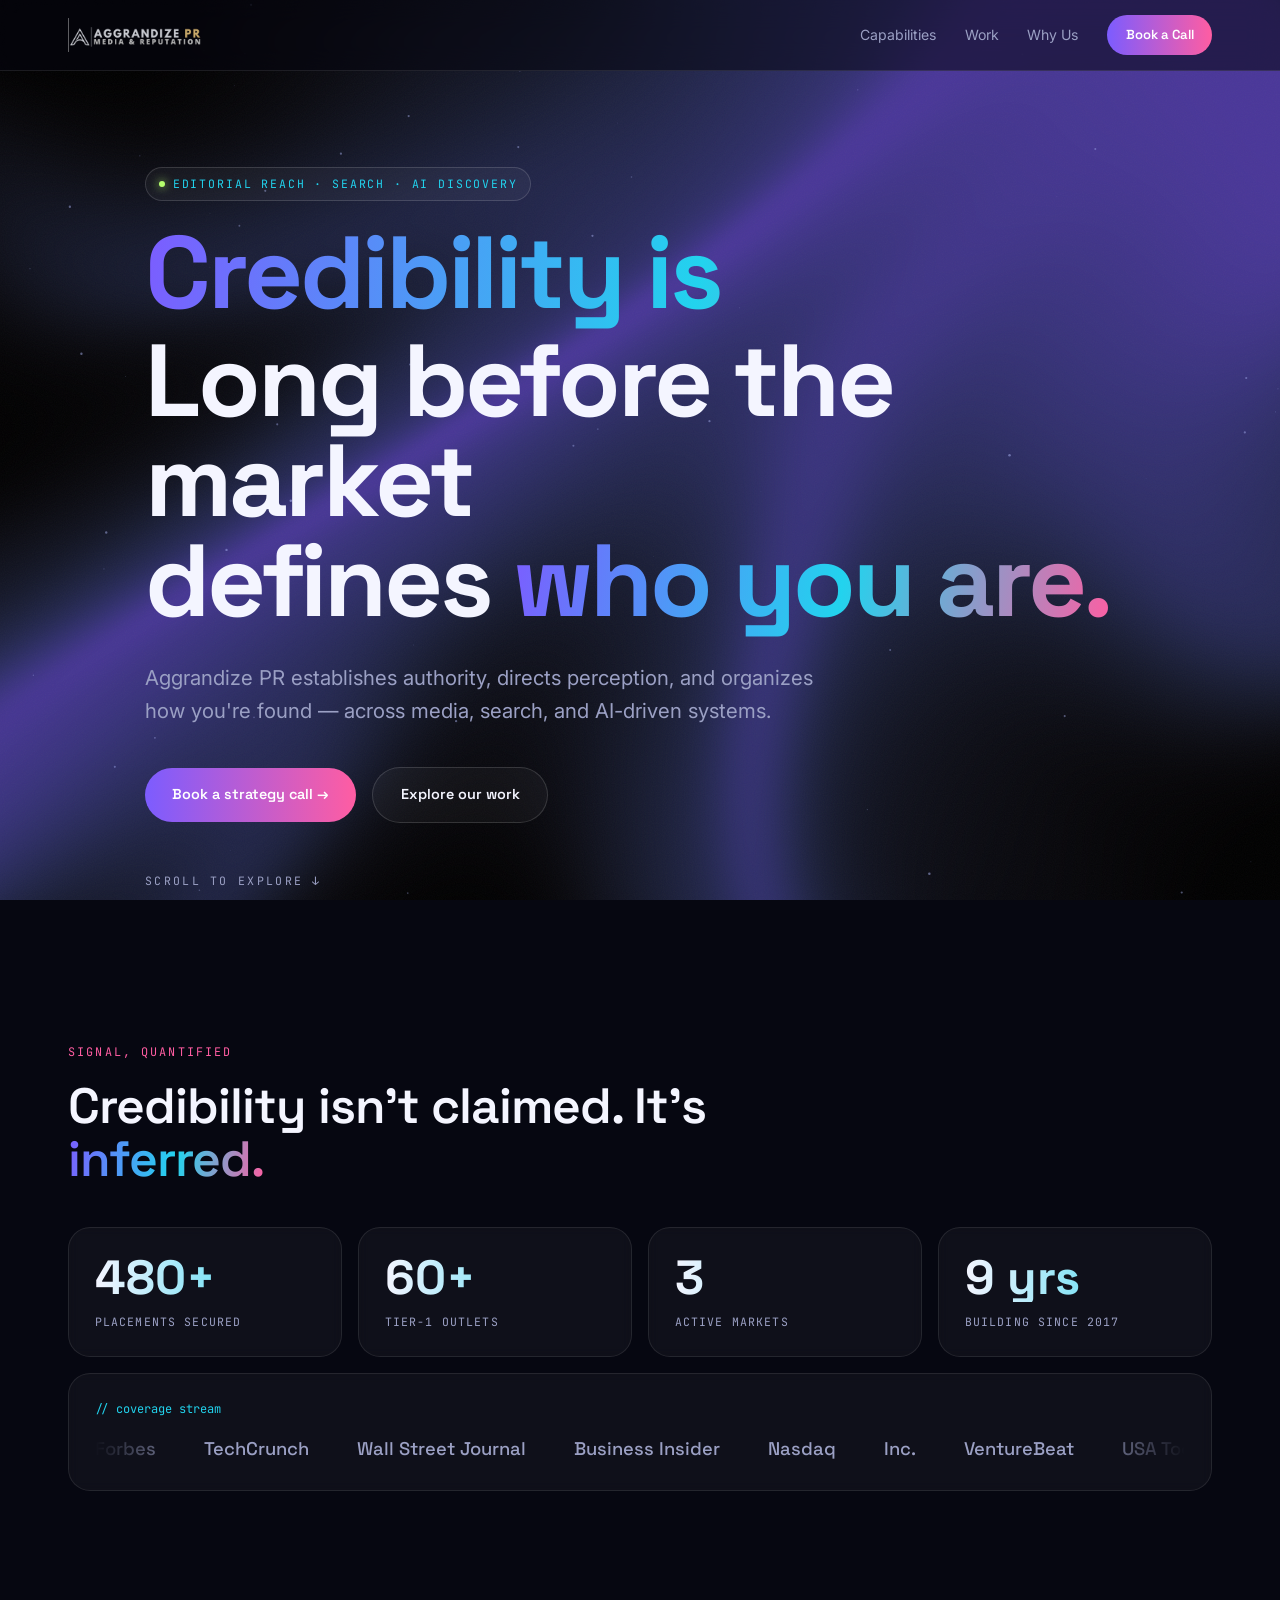
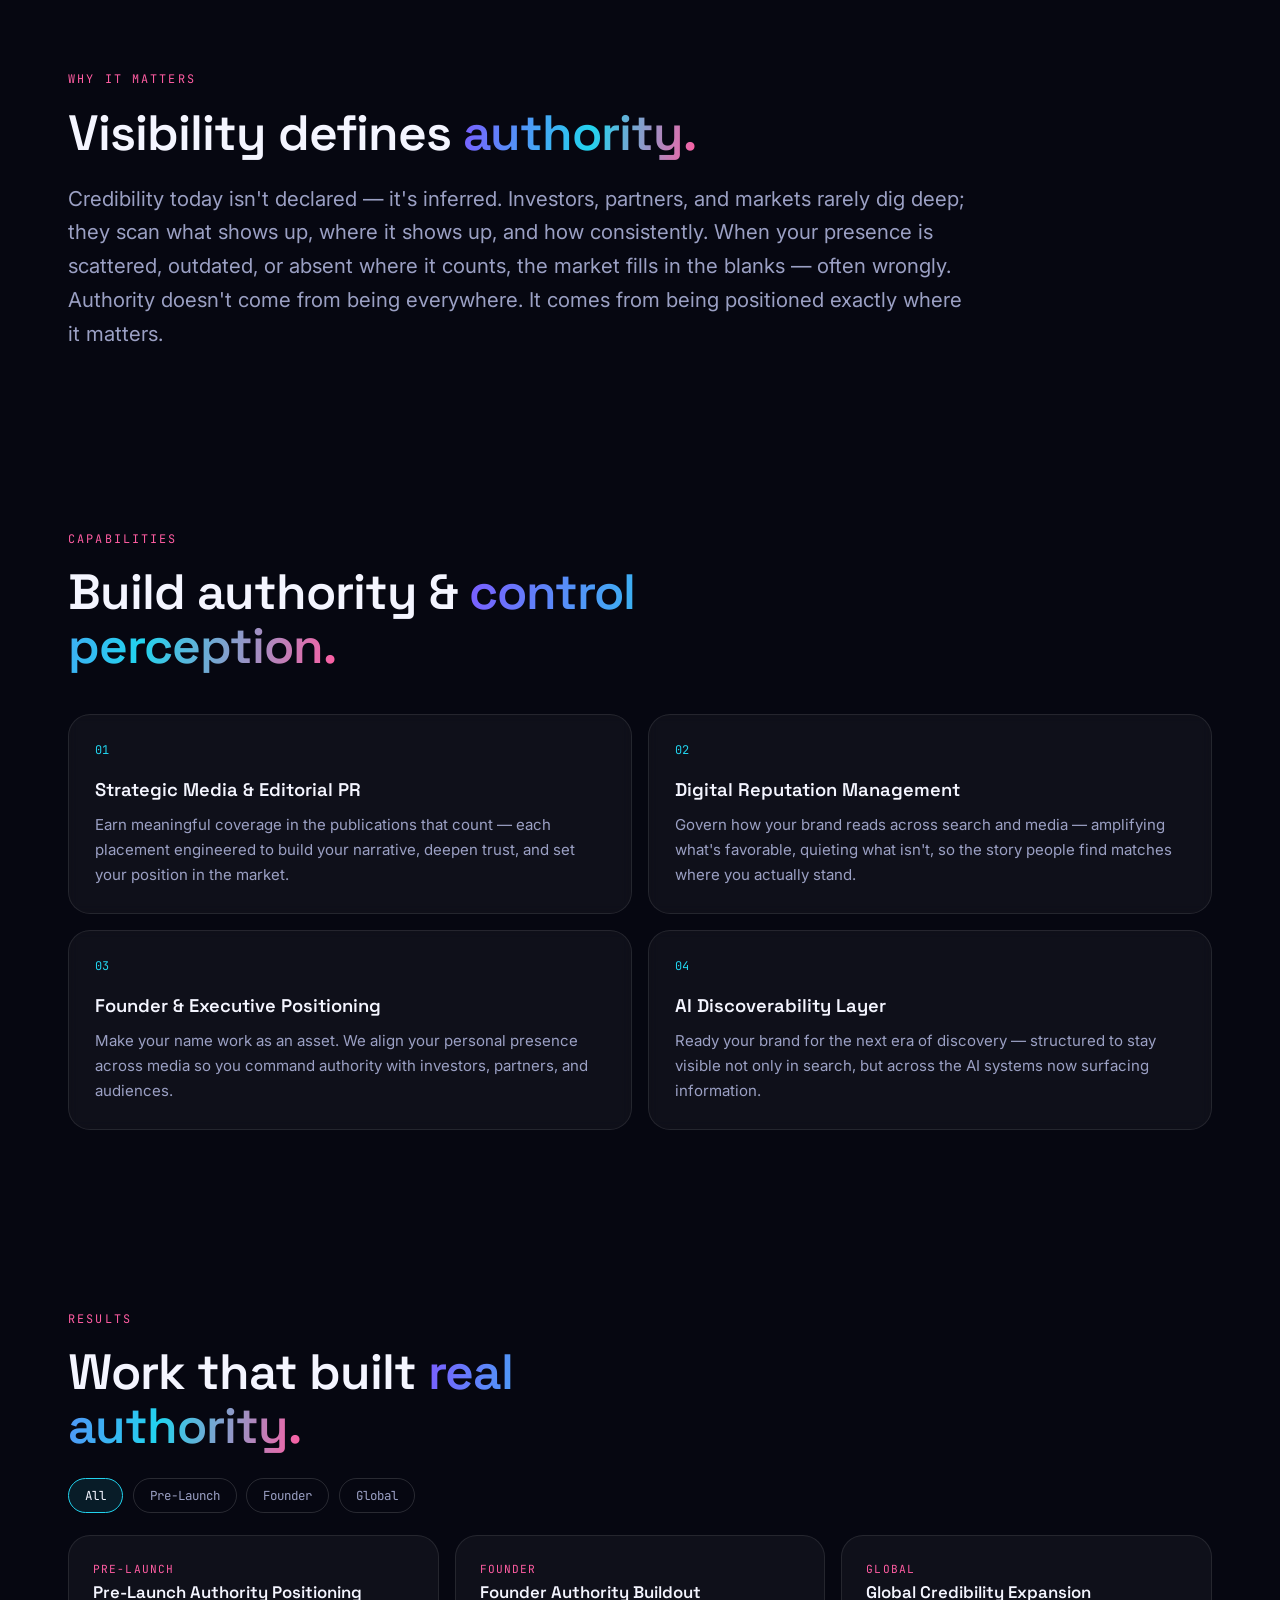
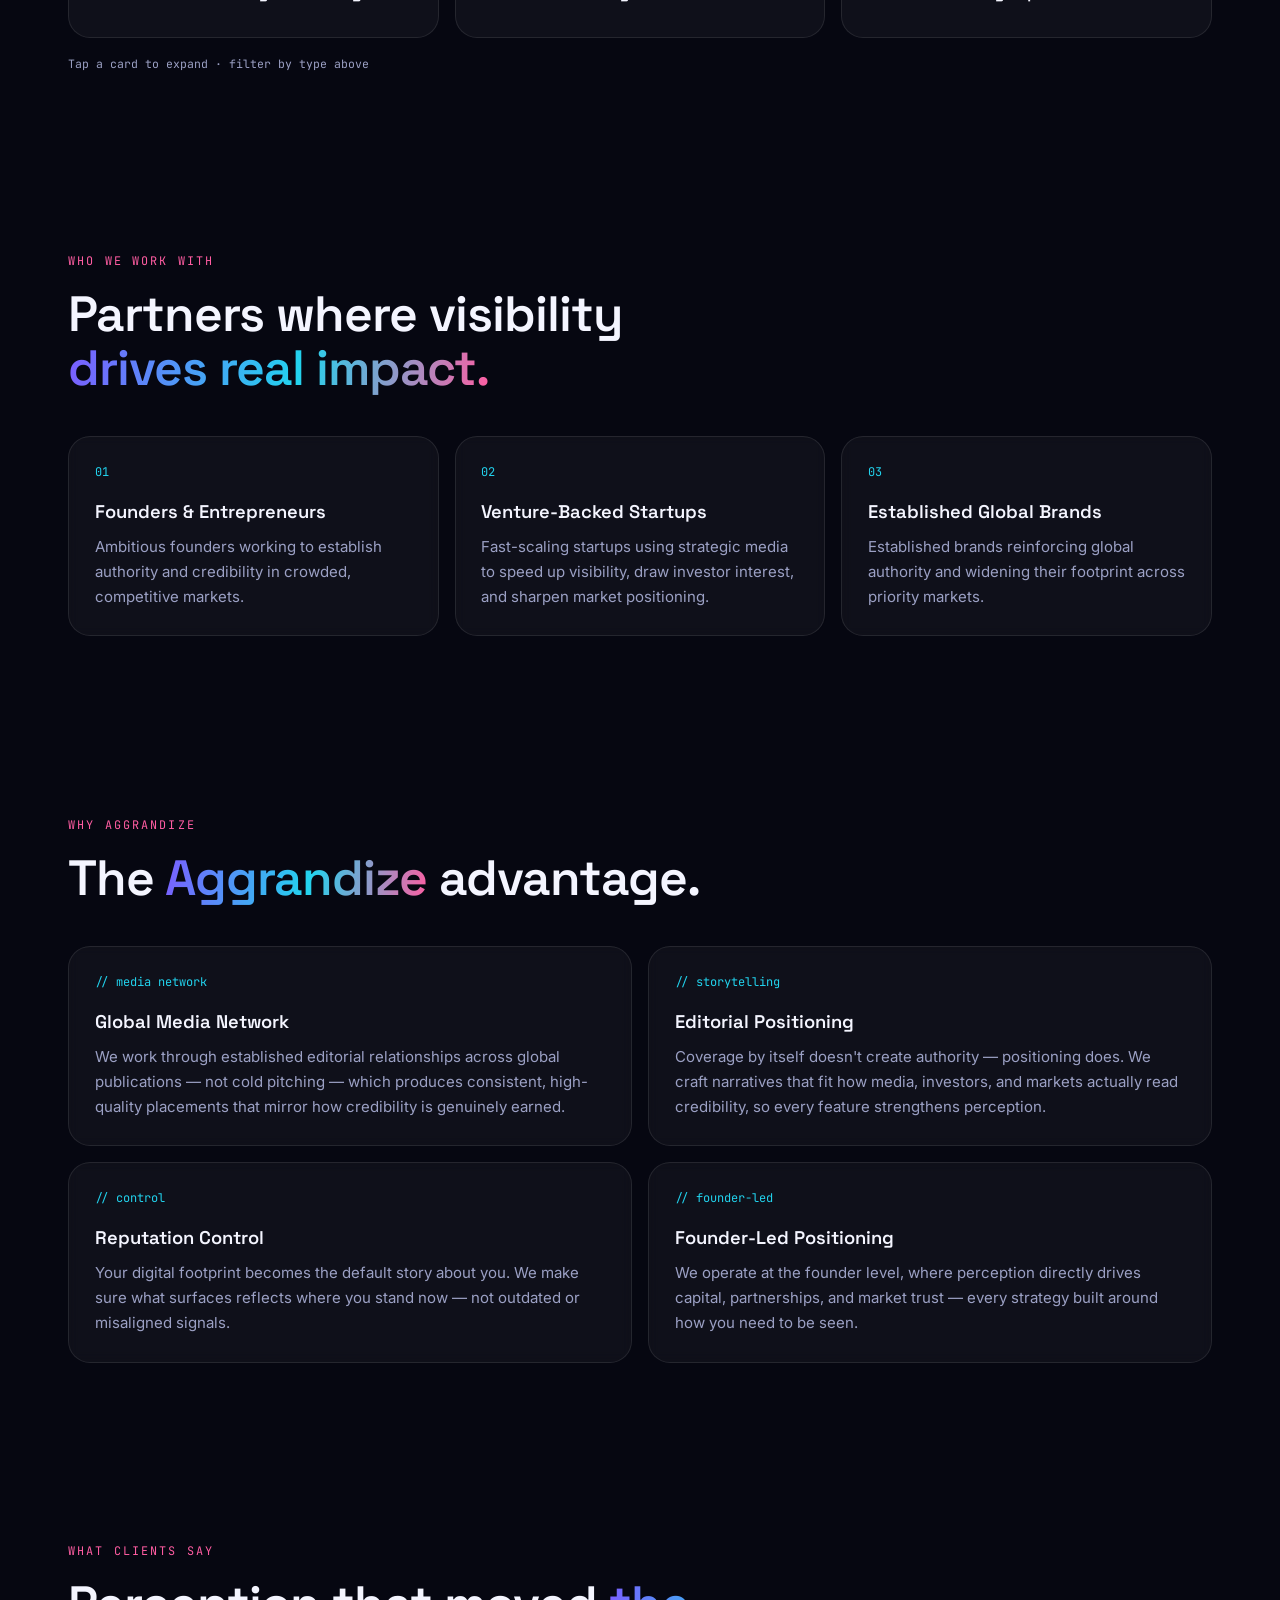
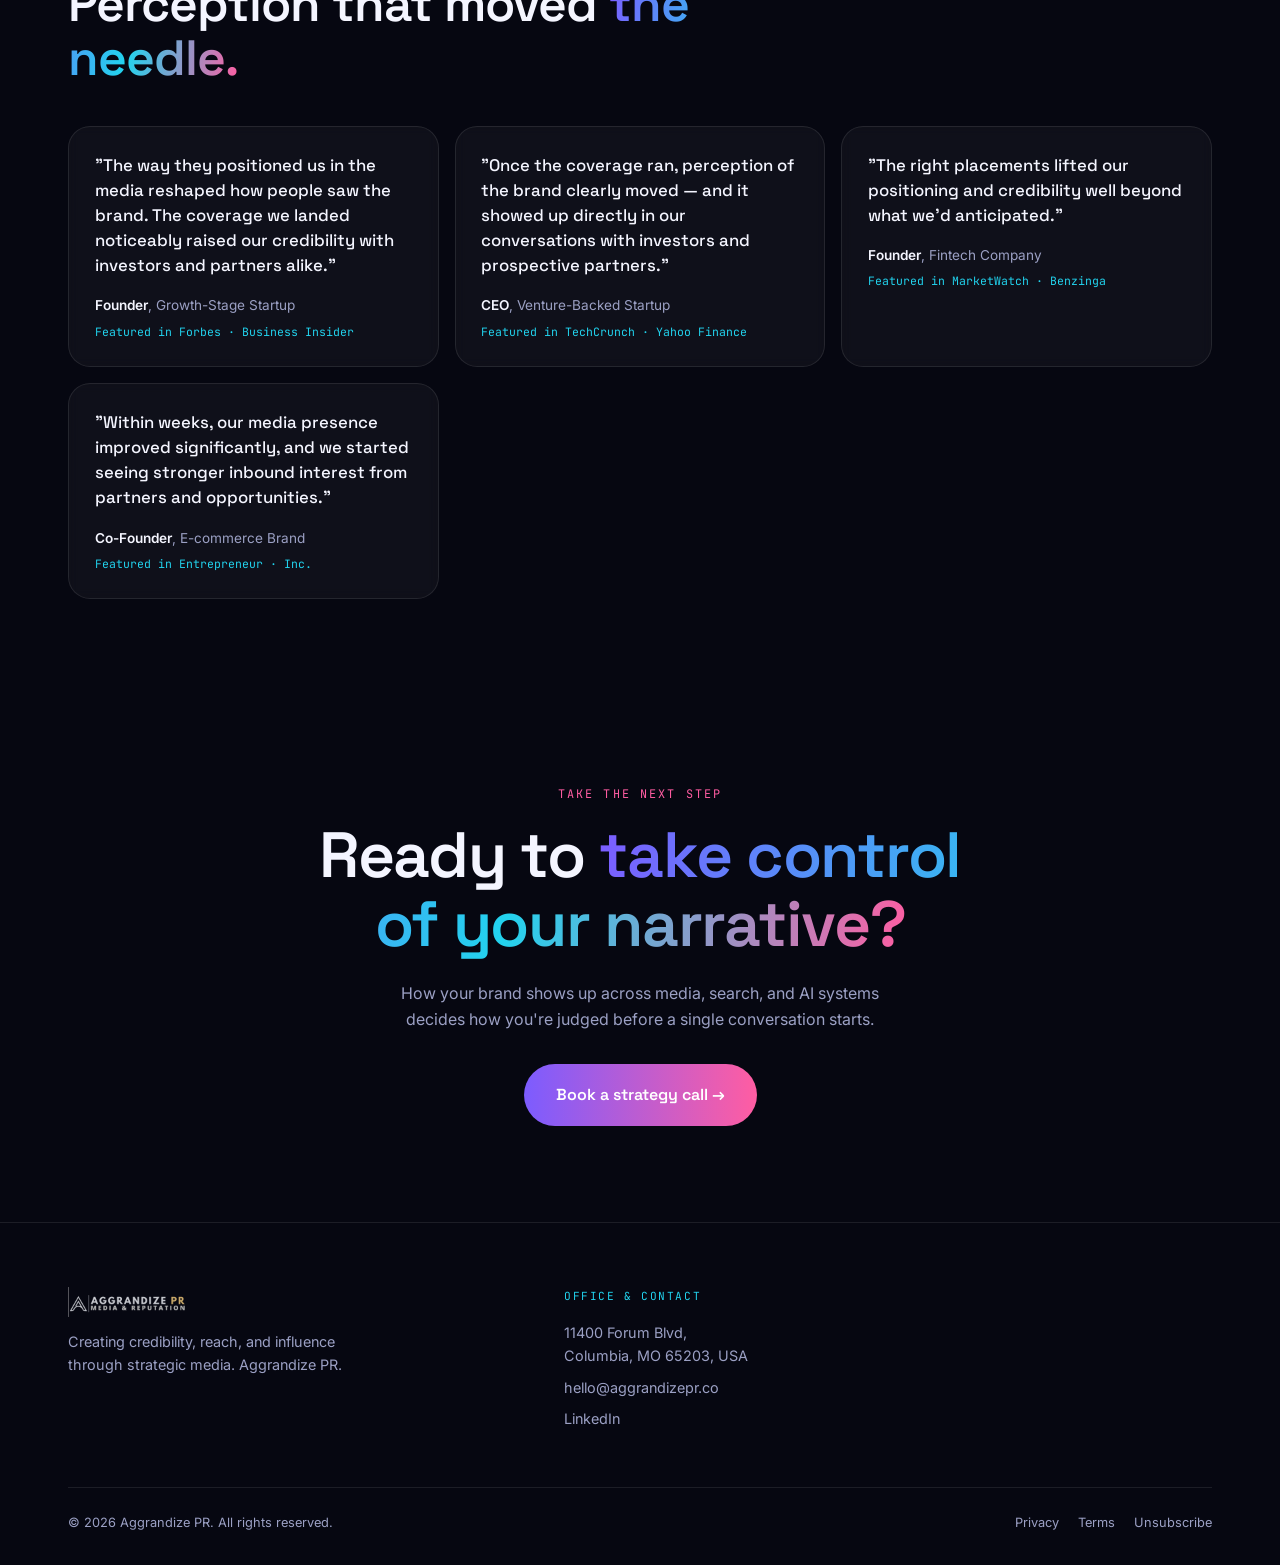
==== commit 6f353f9e: "Swap header/footer logo to silver-recolored Aggrandize PR lockup (gold PR kept), keep gold-A favicon" ====
--- a/index.html
+++ b/index.html
@@ -8,7 +8,7 @@
 <meta property="og:title" content="Aggrandize PR — Strategic Media & Visibility" />
 <meta property="og:description" content="We shape the signal across media, search, and AI-driven discovery." />
 <meta property="og:type" content="website" />
-<meta property="og:image" content="https://aggrandizepr.co/assets/logo-aggrandize-pr.png" />
+<meta property="og:image" content="https://aggrandizepr.co/assets/logo-aggrandize-pr-silver.png" />
 <link rel="icon" type="image/png" href="/assets/favicon-a-256.png" />
 <link rel="preconnect" href="https://fonts.googleapis.com" />
 <link rel="preconnect" href="https://fonts.gstatic.com" crossorigin />
@@ -214,7 +214,7 @@
 
 <header>
   <div class="wrap">
-    <a href="#top" class="logo"><img src="/assets/logo-aggrandize-pr.png" alt="Aggrandize PR" style="height:40px;width:auto;display:block;object-fit:contain;object-position:left center;"></a>
+    <a href="#top" class="logo"><img src="/assets/logo-aggrandize-pr-silver.png" alt="Aggrandize PR" style="height:34px;width:auto;display:block;object-fit:contain;object-position:left center;"></a>
     <nav class="navlinks">
       <a href="#capabilities">Capabilities</a>
       <a href="#work">Work</a>
@@ -394,7 +394,7 @@
   <div class="wrap">
     <div class="fgrid">
       <div>
-        <div class="logo"><img src="/assets/logo-aggrandize-pr.png" alt="Aggrandize PR" style="height:34px;width:auto;display:block;object-fit:contain;object-position:left center;"></div>
+        <div class="logo"><img src="/assets/logo-aggrandize-pr-silver.png" alt="Aggrandize PR" style="height:30px;width:auto;display:block;object-fit:contain;object-position:left center;"></div>
         <p class="addr" style="margin-top:.8rem;max-width:32ch">Creating credibility, reach, and influence through strategic media. Aggrandize PR.</p>
       </div>
       <div>
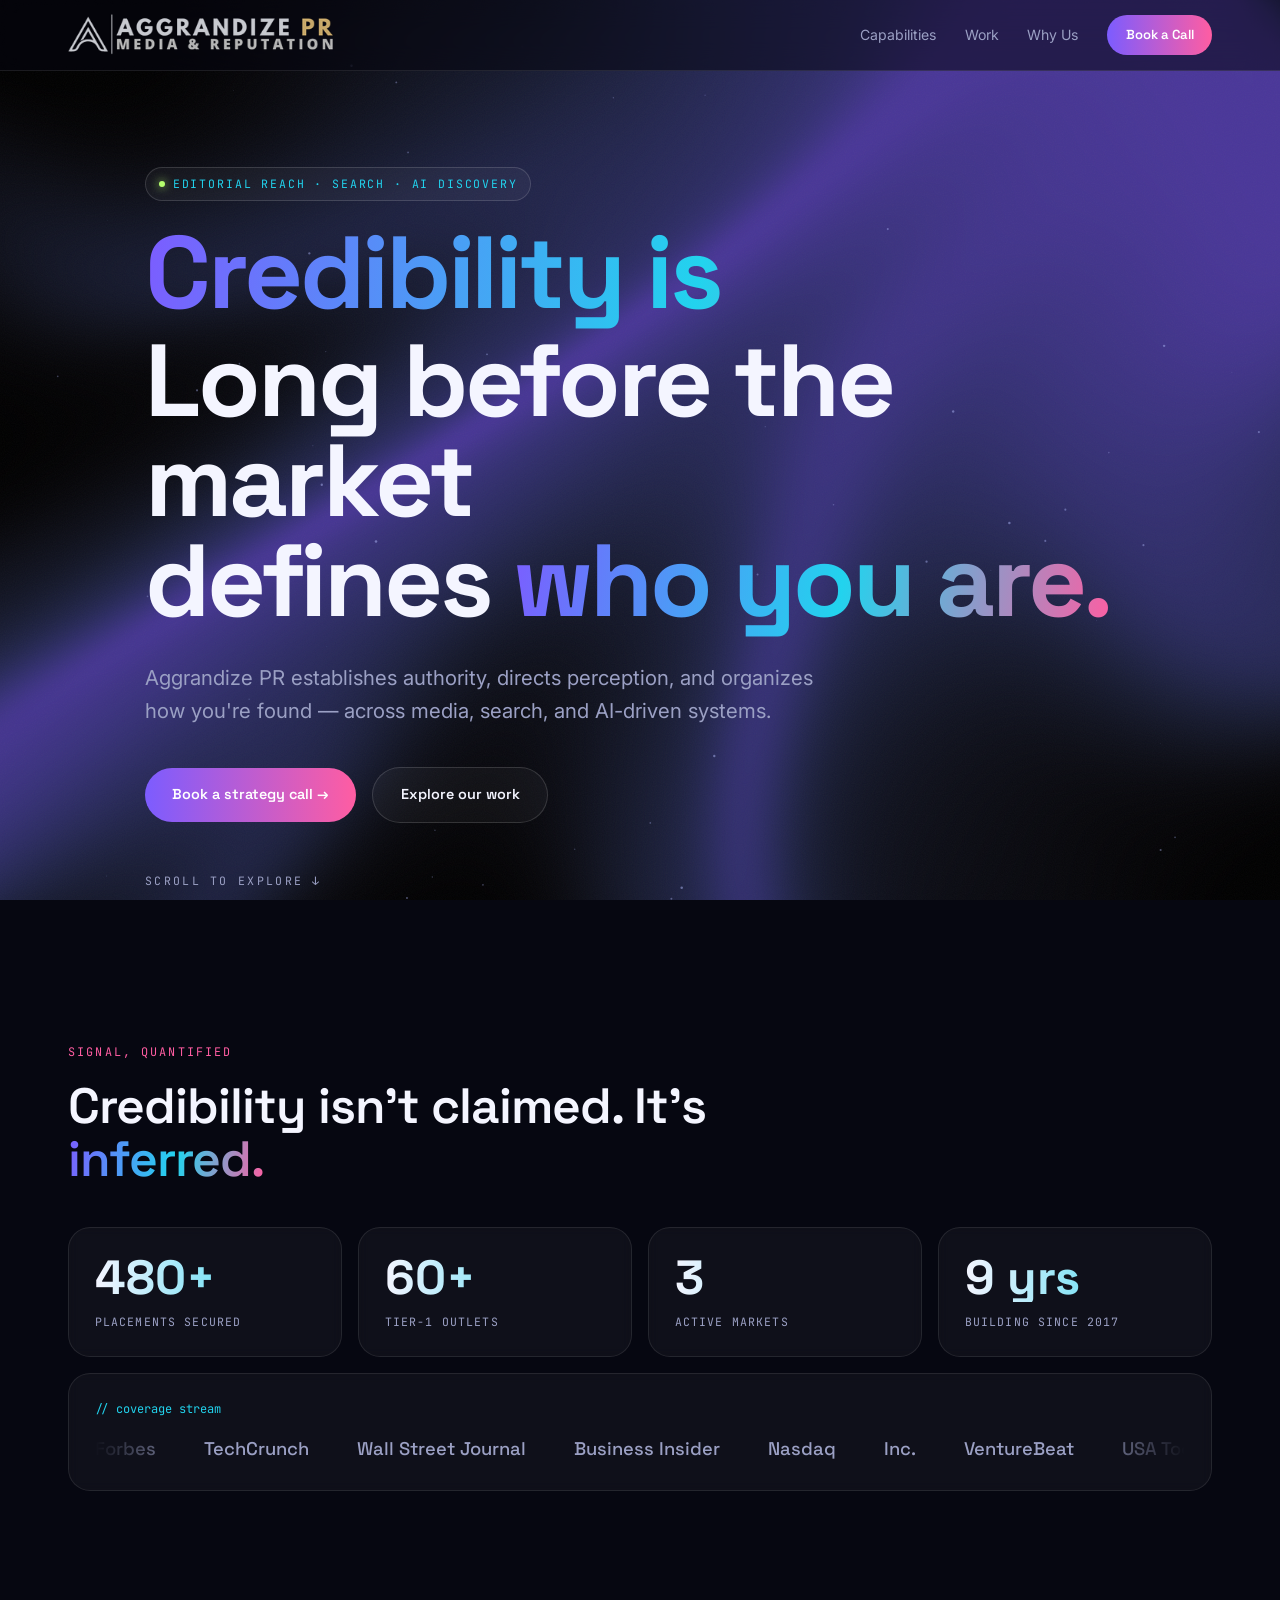
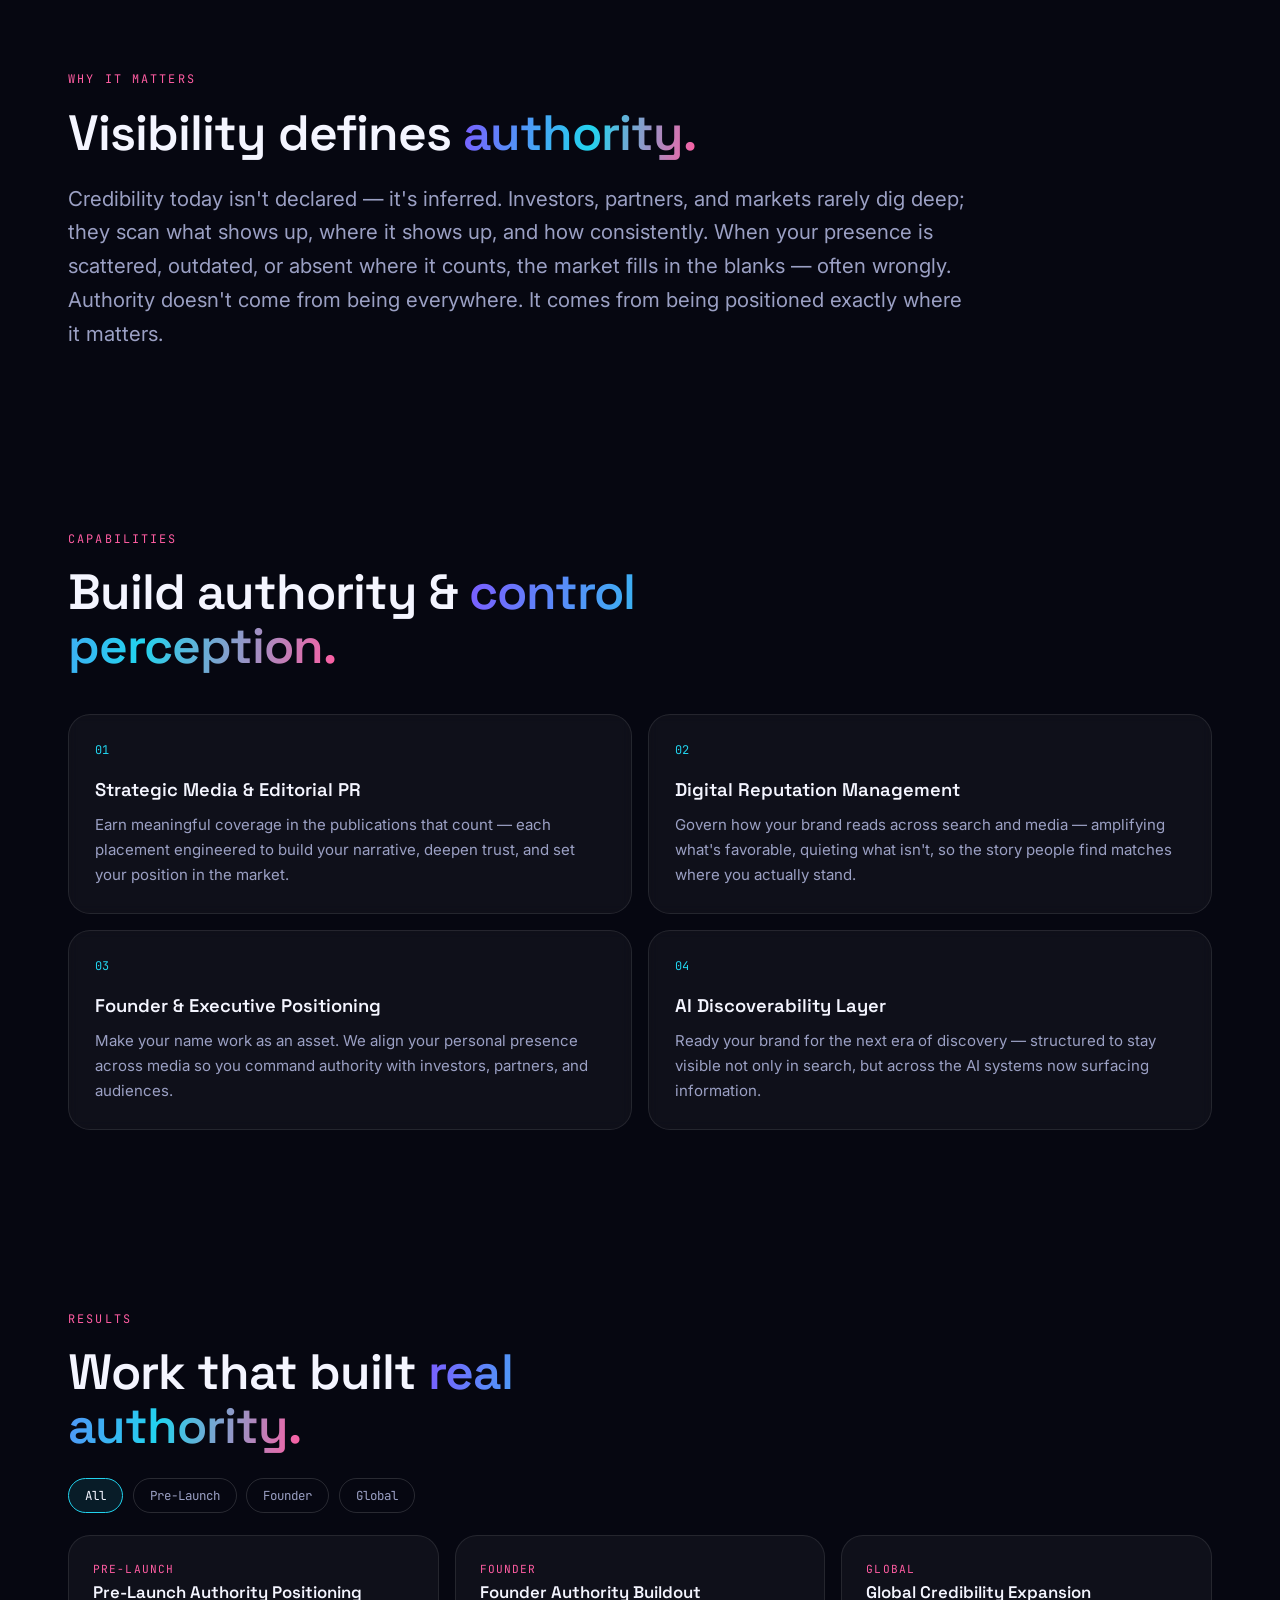
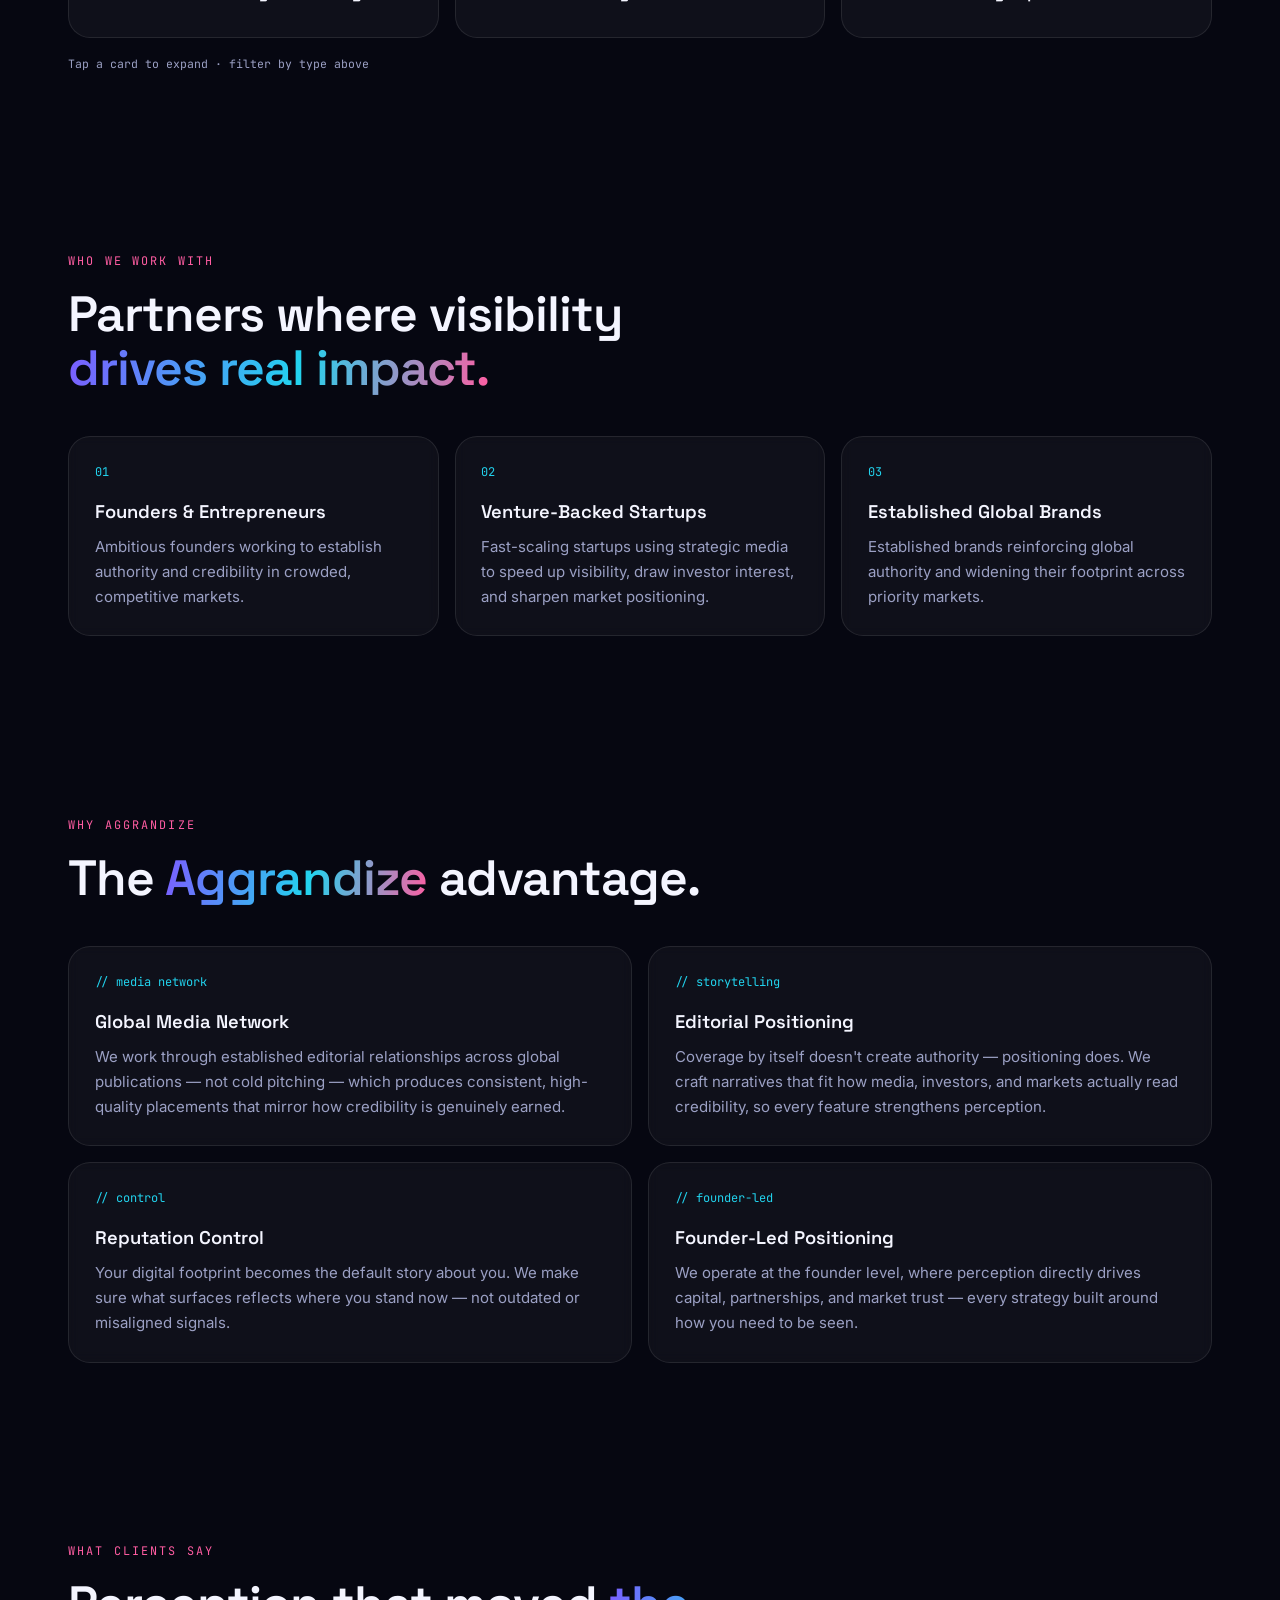
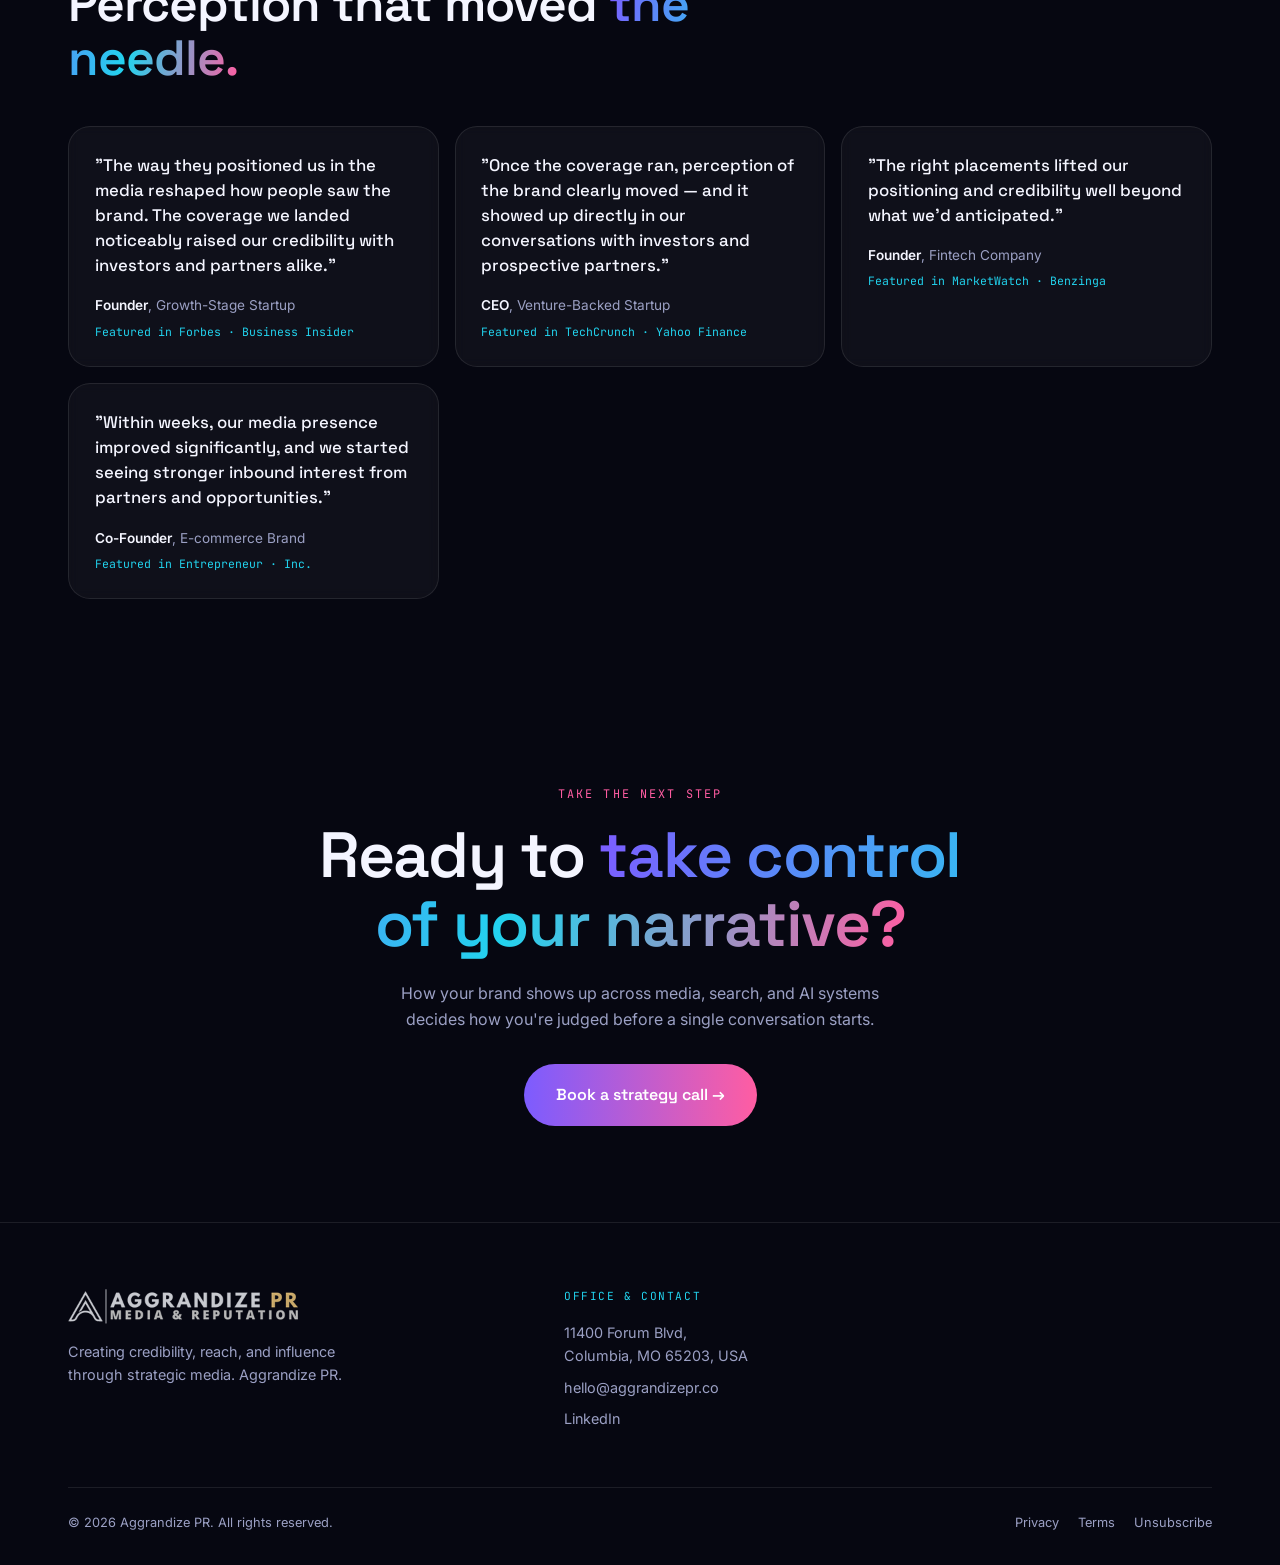
==== commit 78cd33fb: "Recolor new logo to silver (gold PR kept) + bump header 46px / footer 40px" ====
--- a/index.html
+++ b/index.html
@@ -214,7 +214,7 @@
 
 <header>
   <div class="wrap">
-    <a href="#top" class="logo"><img src="/assets/logo-aggrandize-pr-silver.png" alt="Aggrandize PR" style="height:34px;width:auto;display:block;object-fit:contain;object-position:left center;"></a>
+    <a href="#top" class="logo"><img src="/assets/logo-aggrandize-pr-silver.png" alt="Aggrandize PR" style="height:46px;width:auto;display:block;object-fit:contain;object-position:left center;"></a>
     <nav class="navlinks">
       <a href="#capabilities">Capabilities</a>
       <a href="#work">Work</a>
@@ -394,7 +394,7 @@
   <div class="wrap">
     <div class="fgrid">
       <div>
-        <div class="logo"><img src="/assets/logo-aggrandize-pr-silver.png" alt="Aggrandize PR" style="height:30px;width:auto;display:block;object-fit:contain;object-position:left center;"></div>
+        <div class="logo"><img src="/assets/logo-aggrandize-pr-silver.png" alt="Aggrandize PR" style="height:40px;width:auto;display:block;object-fit:contain;object-position:left center;"></div>
         <p class="addr" style="margin-top:.8rem;max-width:32ch">Creating credibility, reach, and influence through strategic media. Aggrandize PR.</p>
       </div>
       <div>
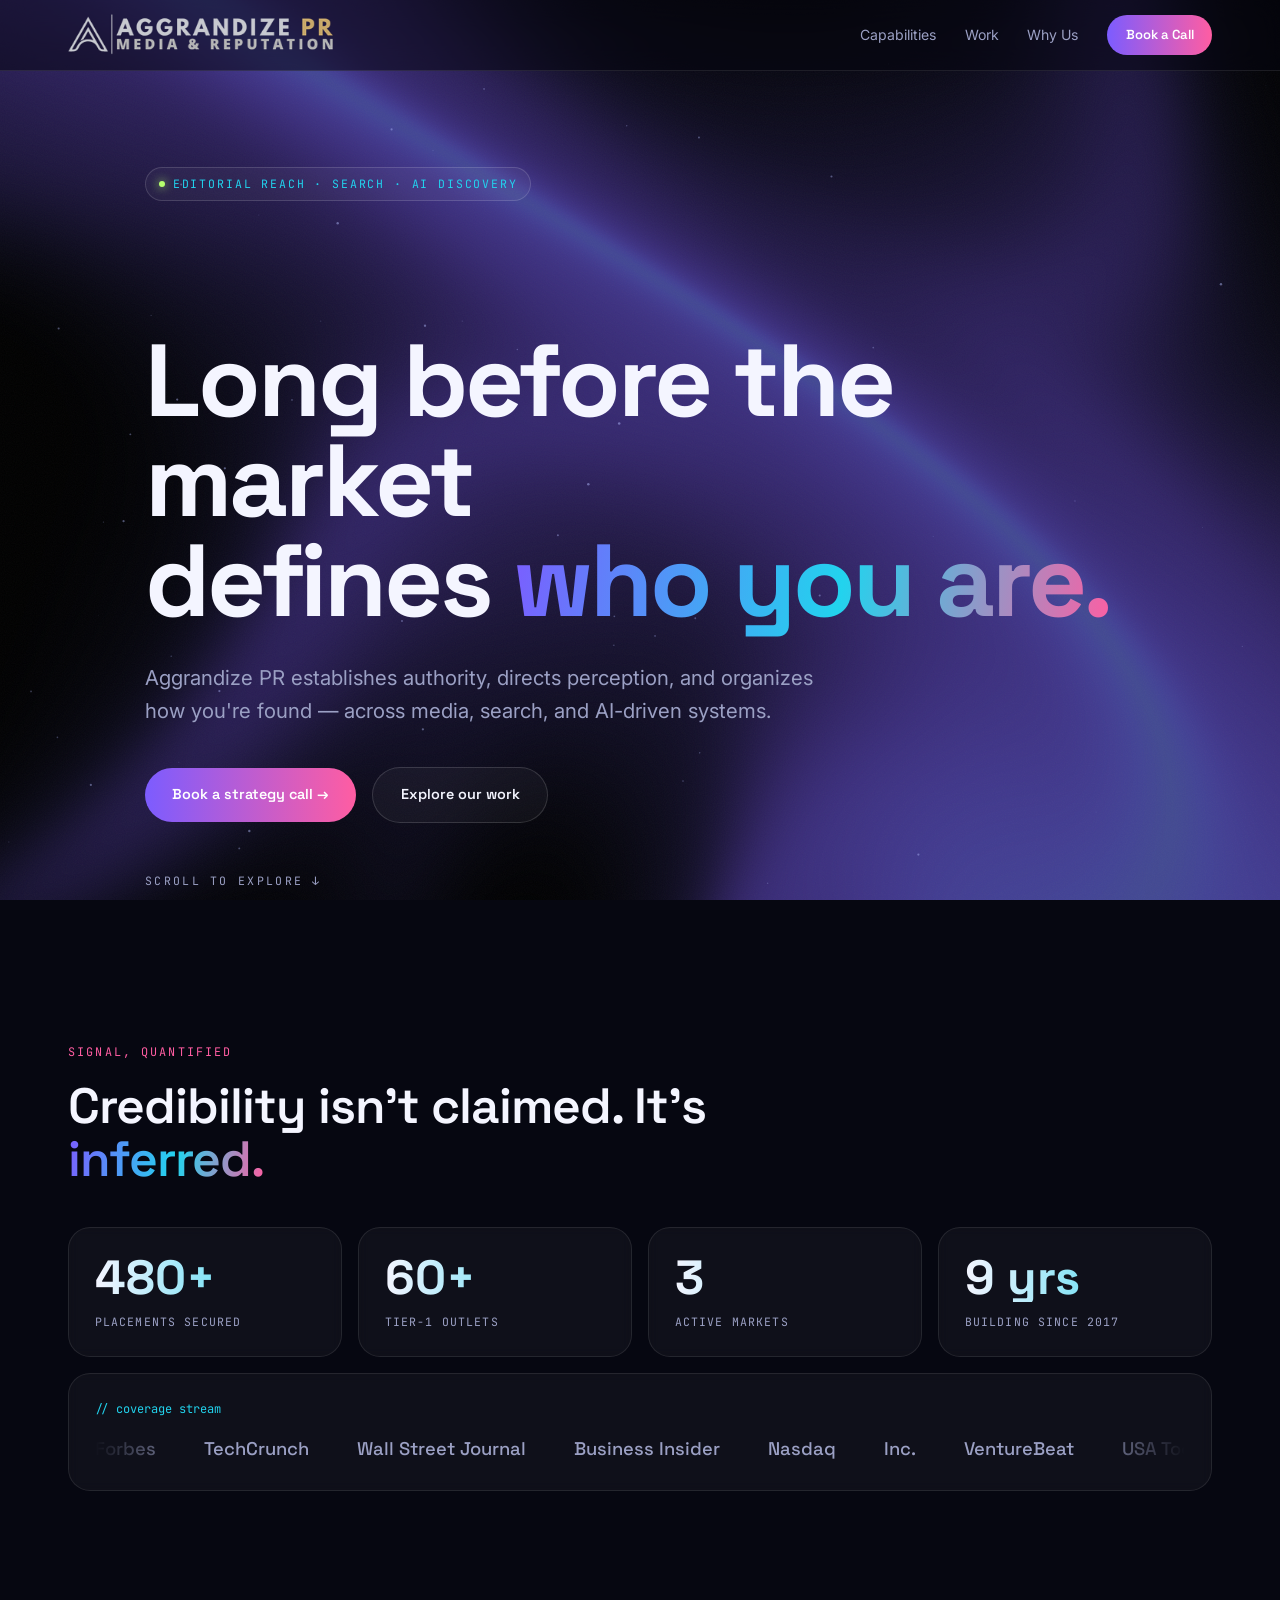
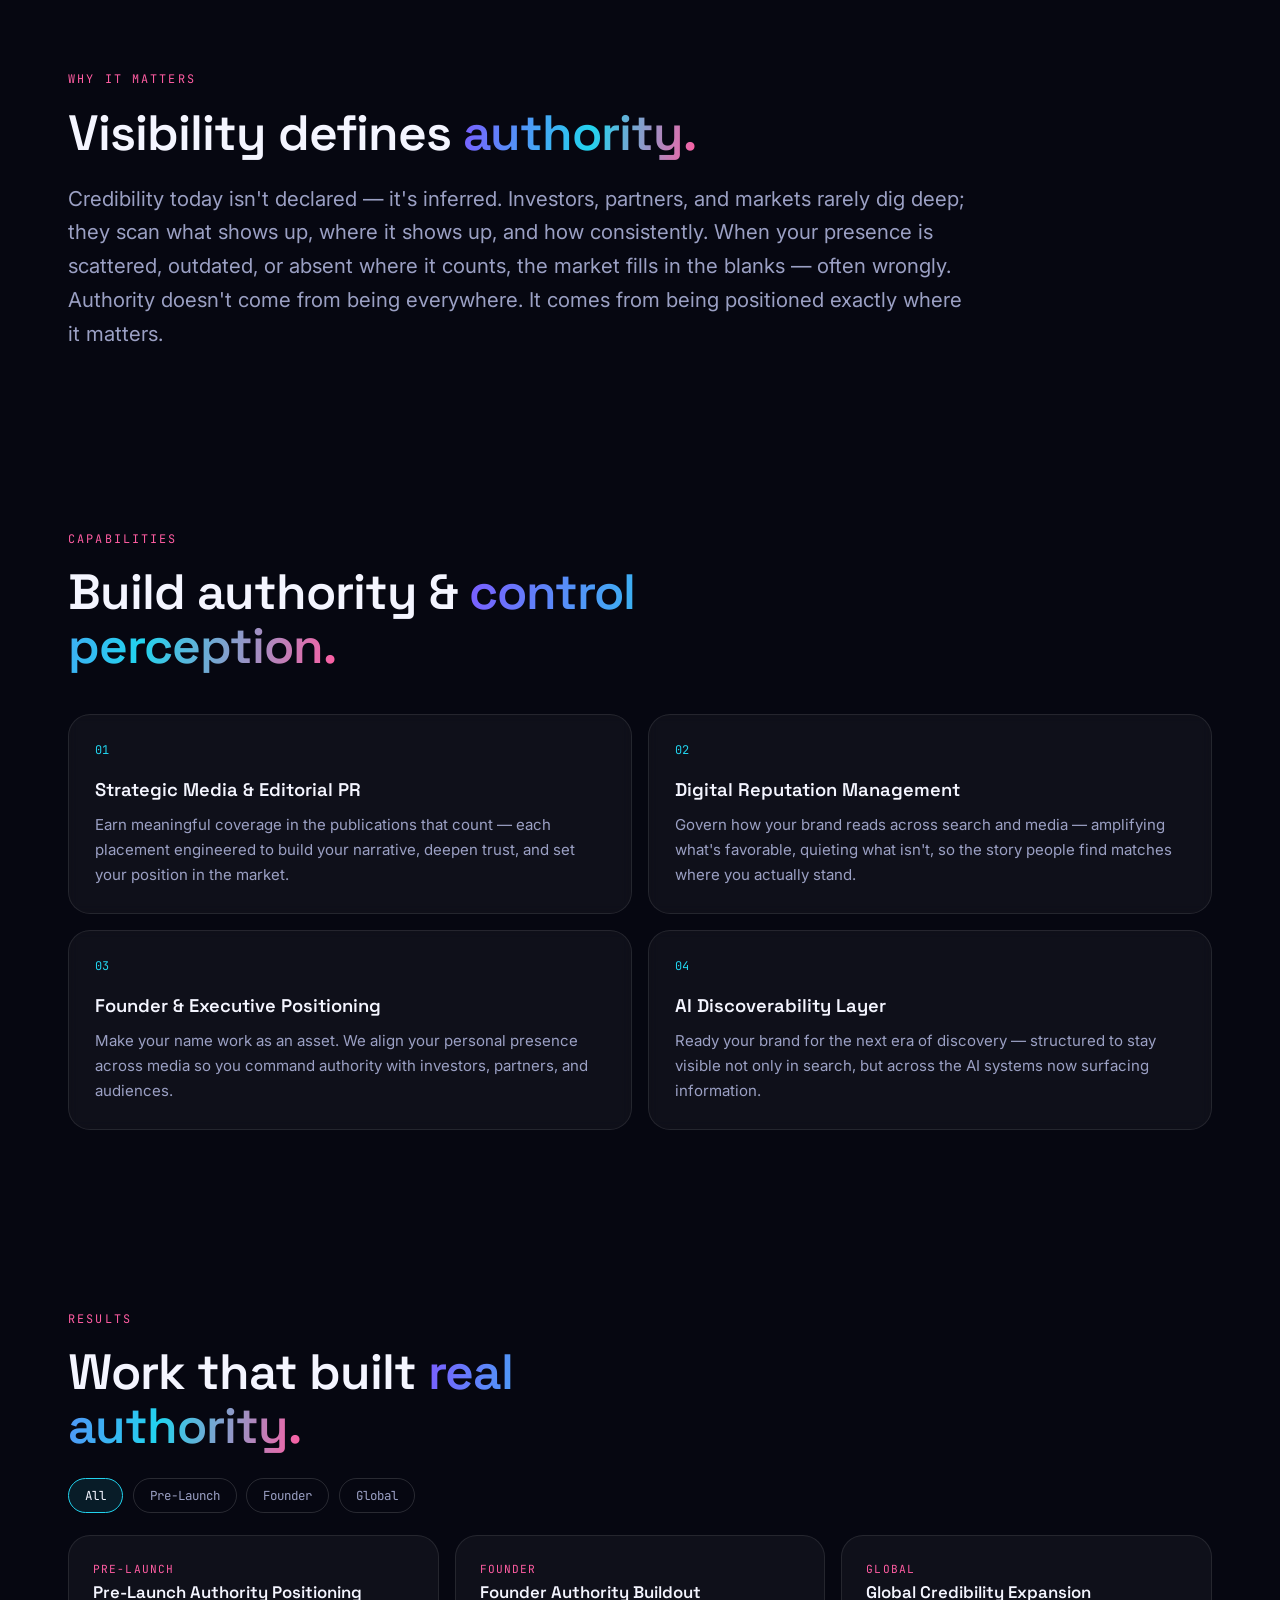
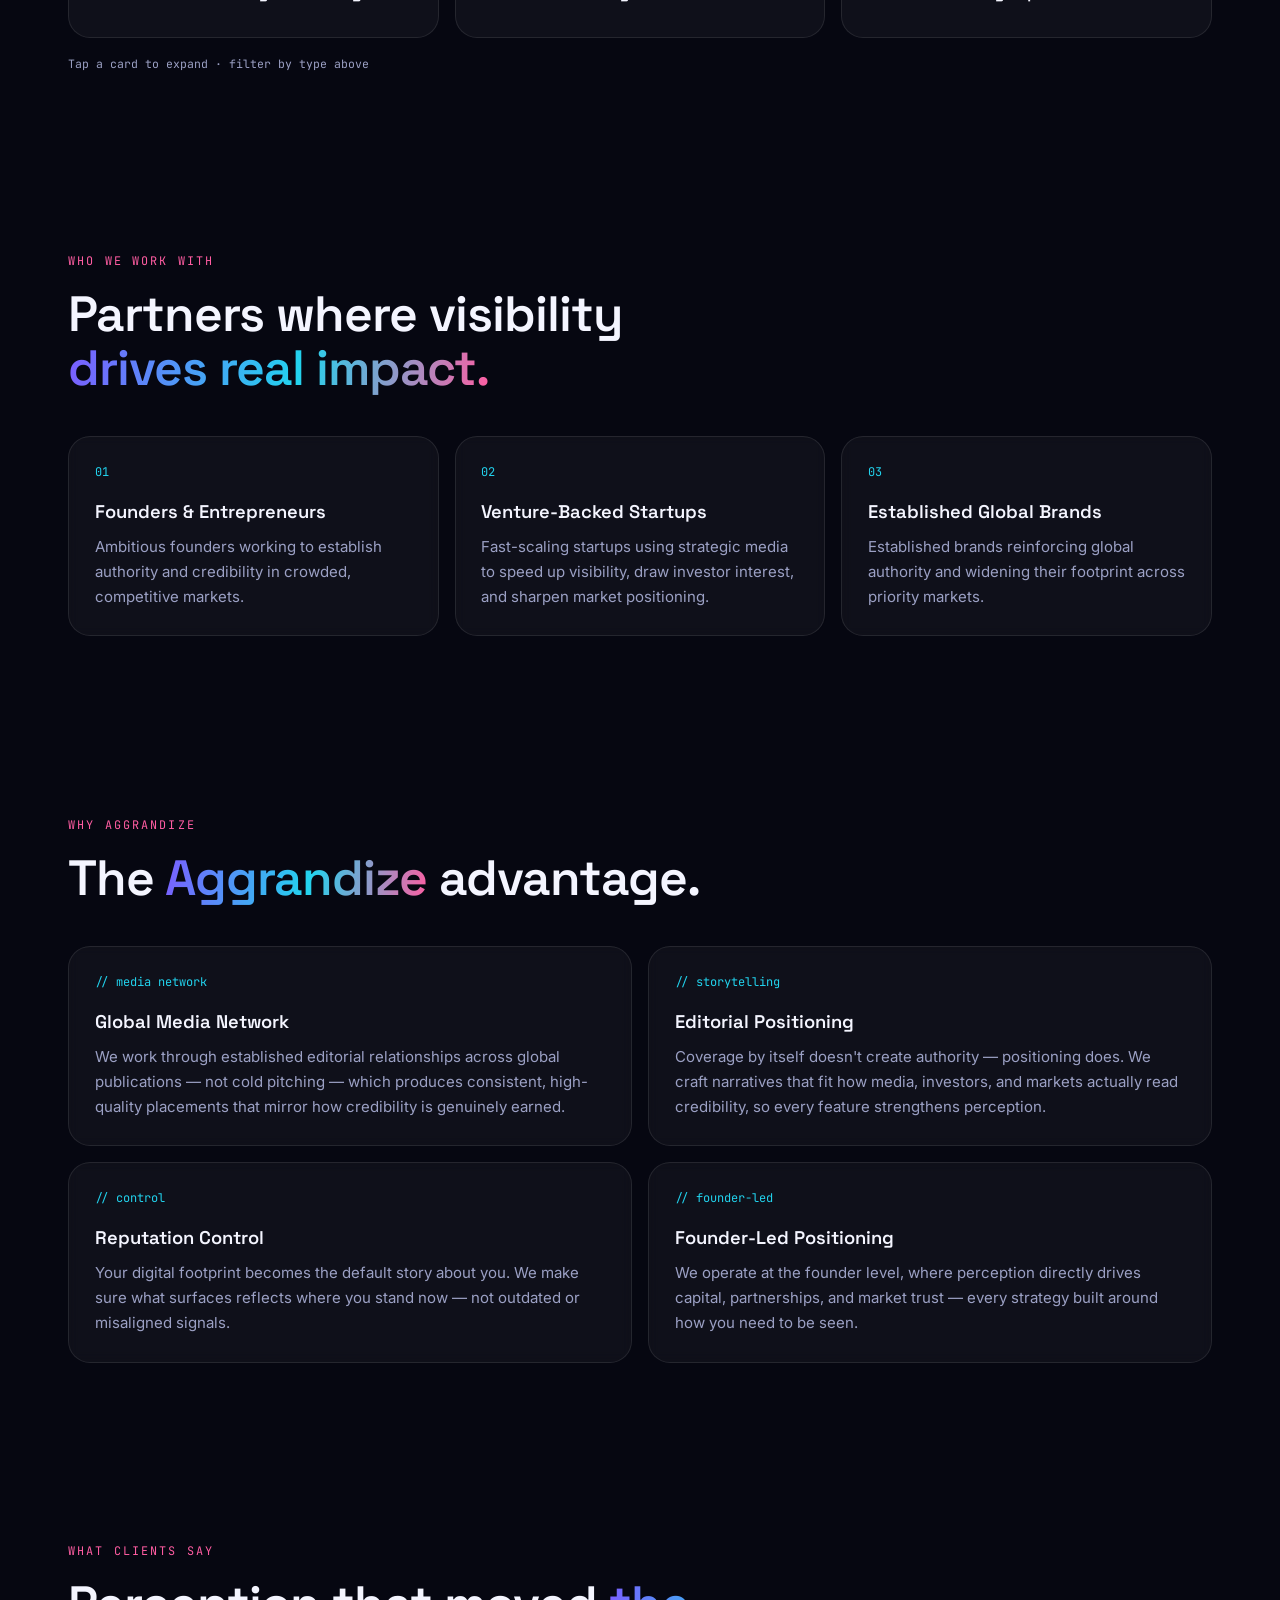
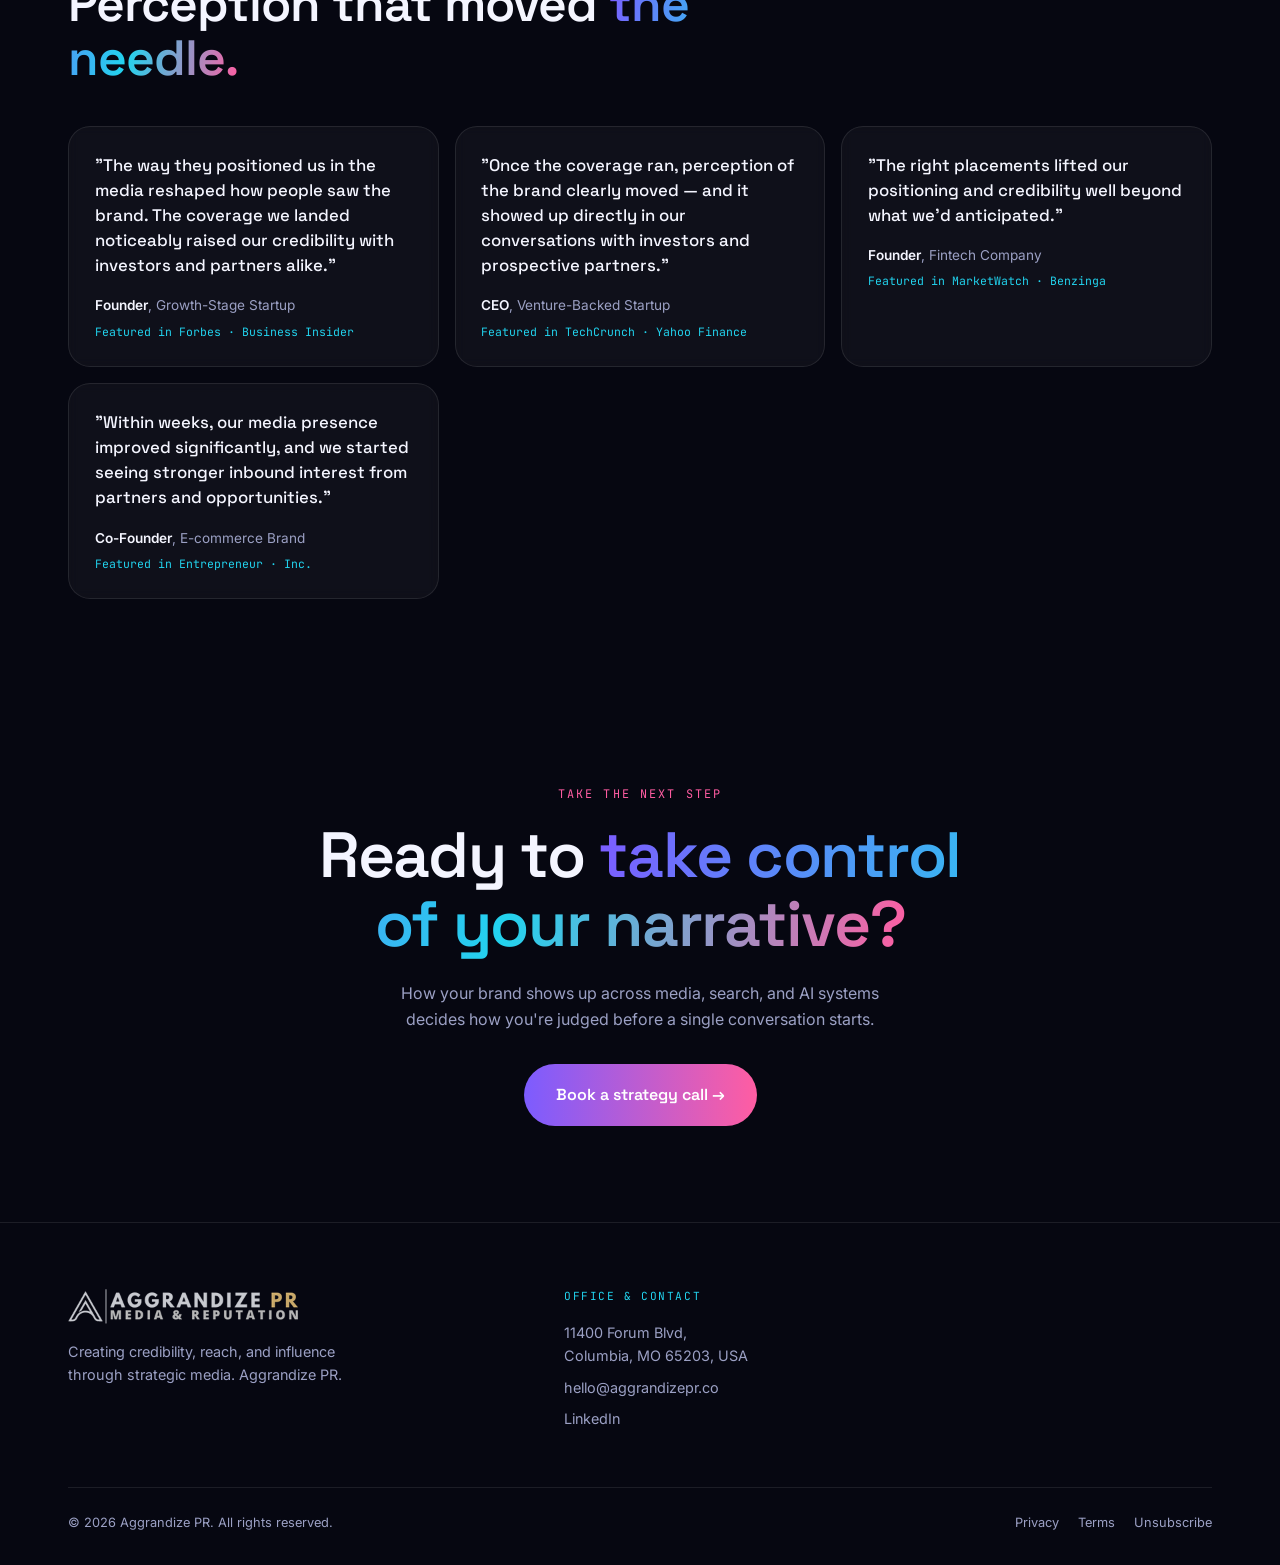
==== commit 3562e4d5: "Bump favicon to 512x512 (match aggrandizepr.com size) + apple-touch-icon" ====
--- a/index.html
+++ b/index.html
@@ -9,7 +9,8 @@
 <meta property="og:description" content="We shape the signal across media, search, and AI-driven discovery." />
 <meta property="og:type" content="website" />
 <meta property="og:image" content="https://aggrandizepr.co/assets/logo-aggrandize-pr-silver.png" />
-<link rel="icon" type="image/png" href="/assets/favicon-a-256.png" />
+<link rel="icon" type="image/png" sizes="512x512" href="/assets/favicon-a-512.png" />
+<link rel="apple-touch-icon" href="/assets/favicon-a-512.png" />
 <link rel="preconnect" href="https://fonts.googleapis.com" />
 <link rel="preconnect" href="https://fonts.gstatic.com" crossorigin />
 <link href="https://fonts.googleapis.com/css2?family=Space+Grotesk:wght@400;500;600;700&family=Inter:wght@400;500;600&family=JetBrains+Mono:wght@400;500&display=swap" rel="stylesheet" />
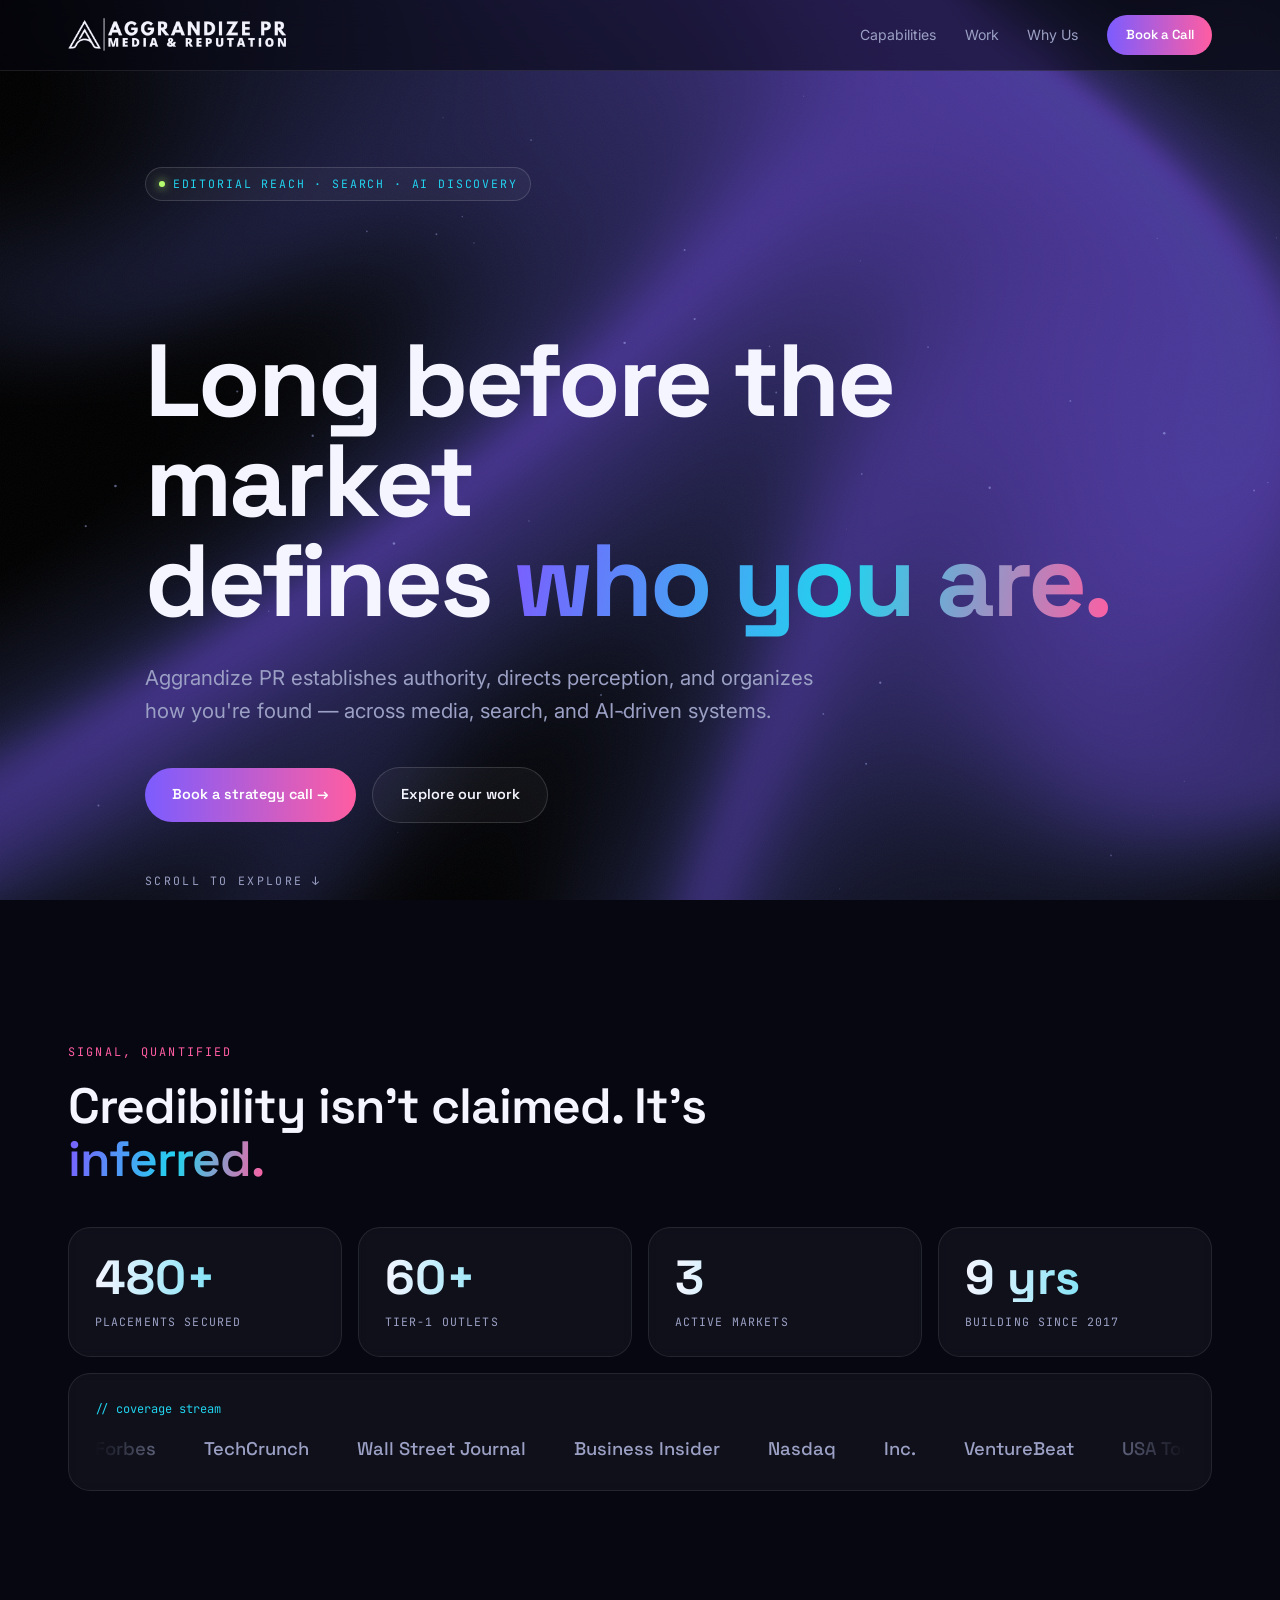
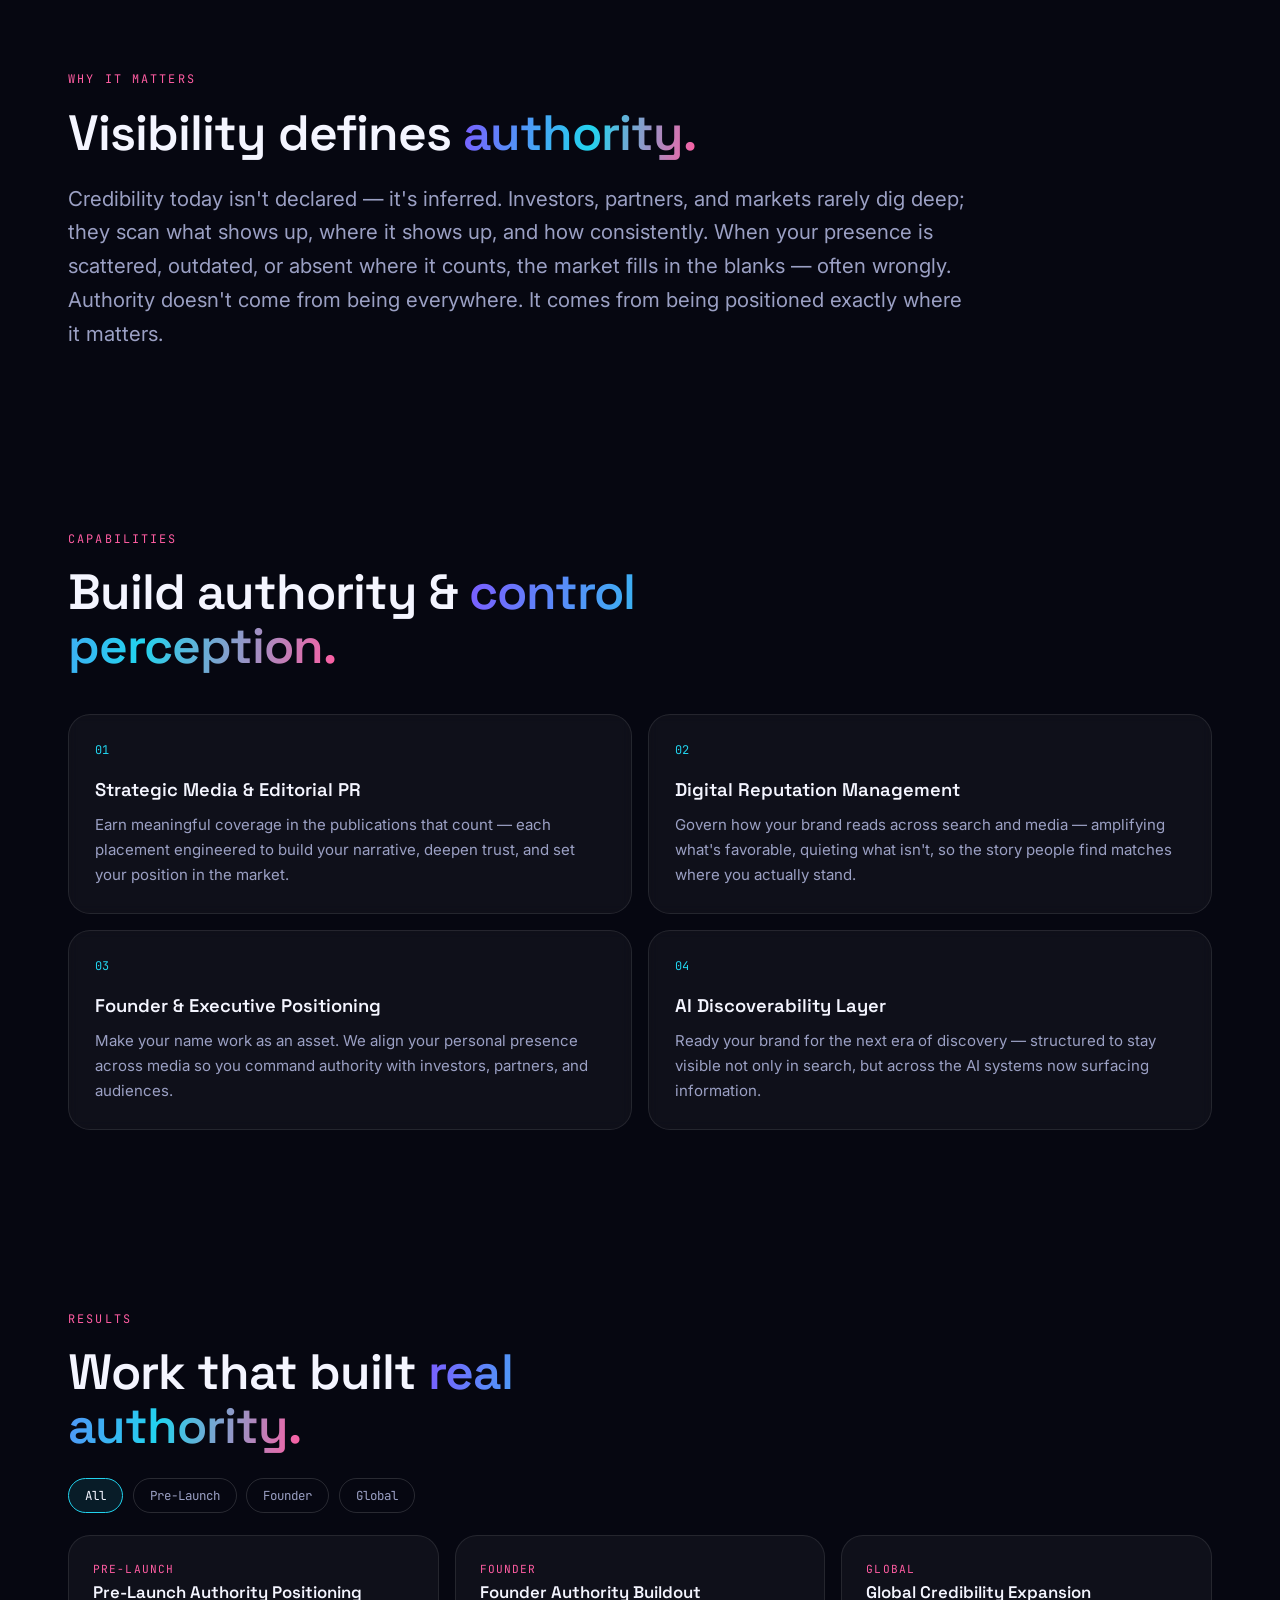
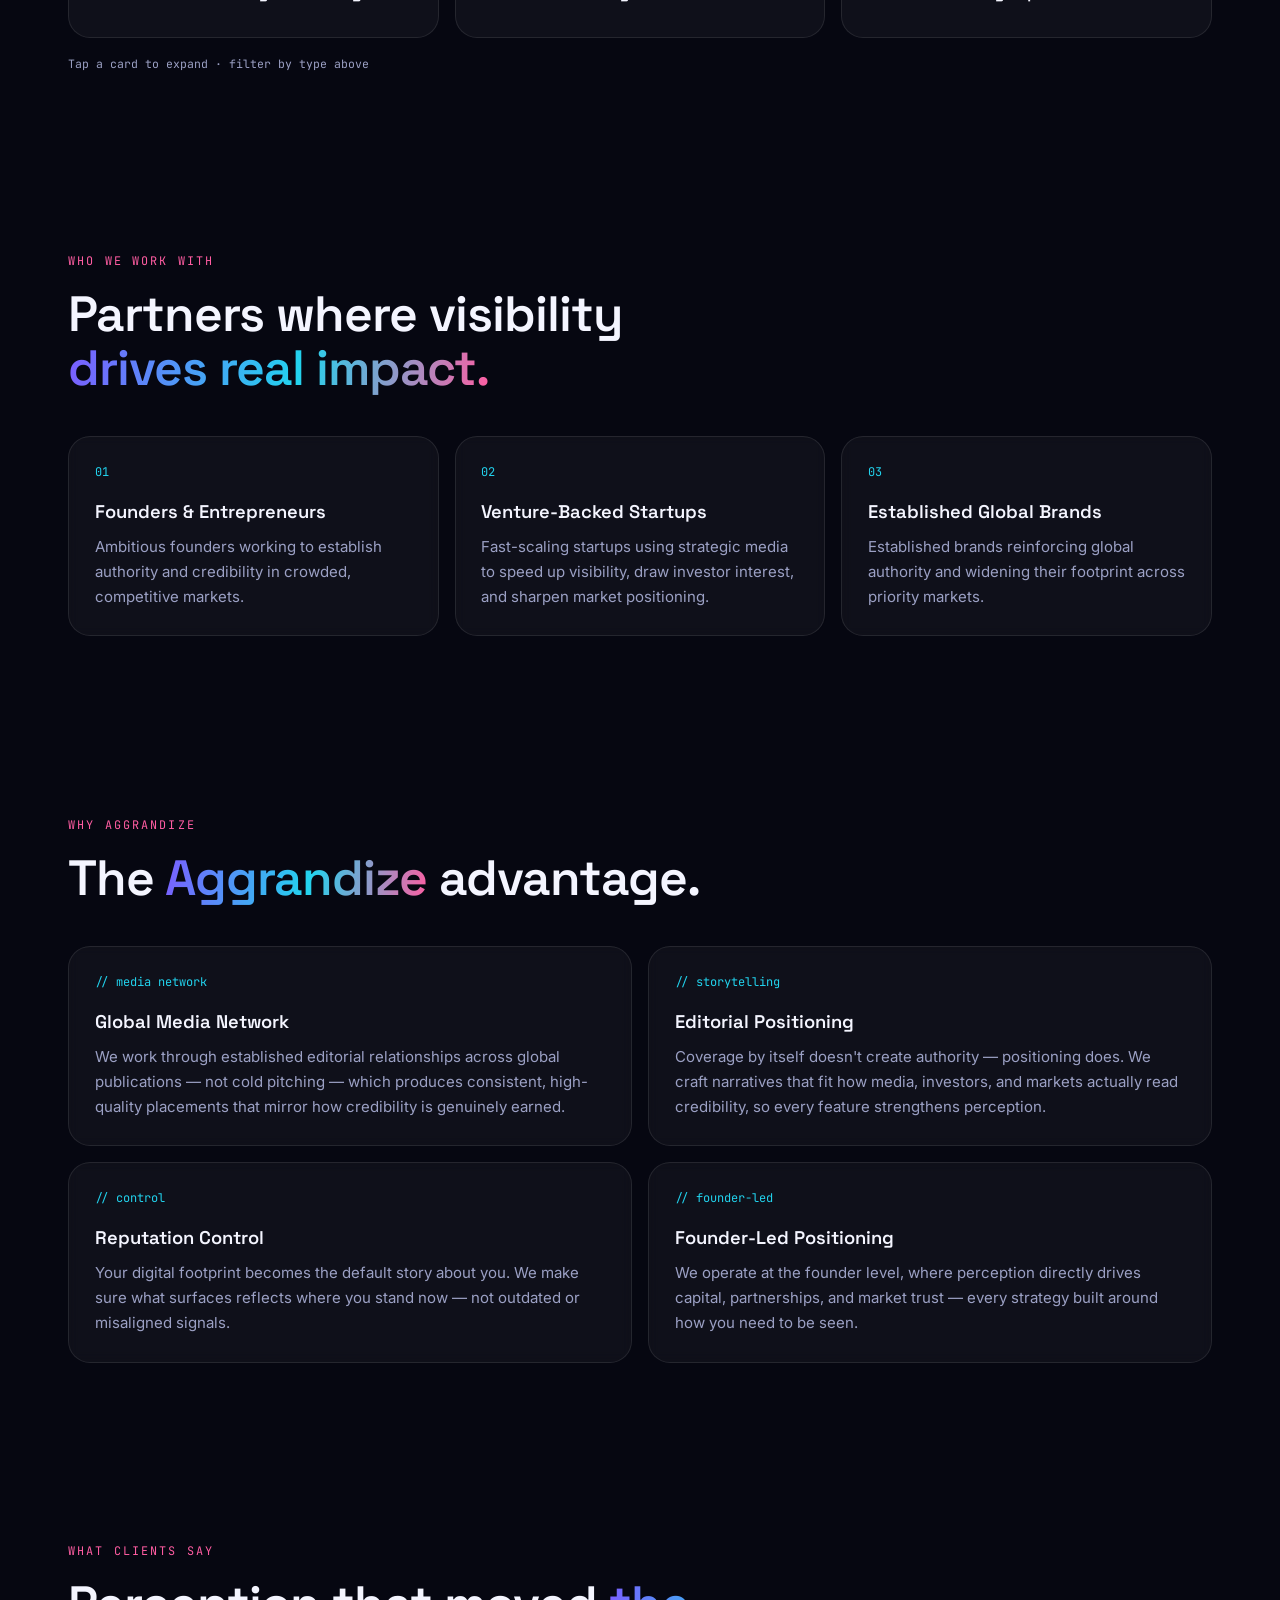
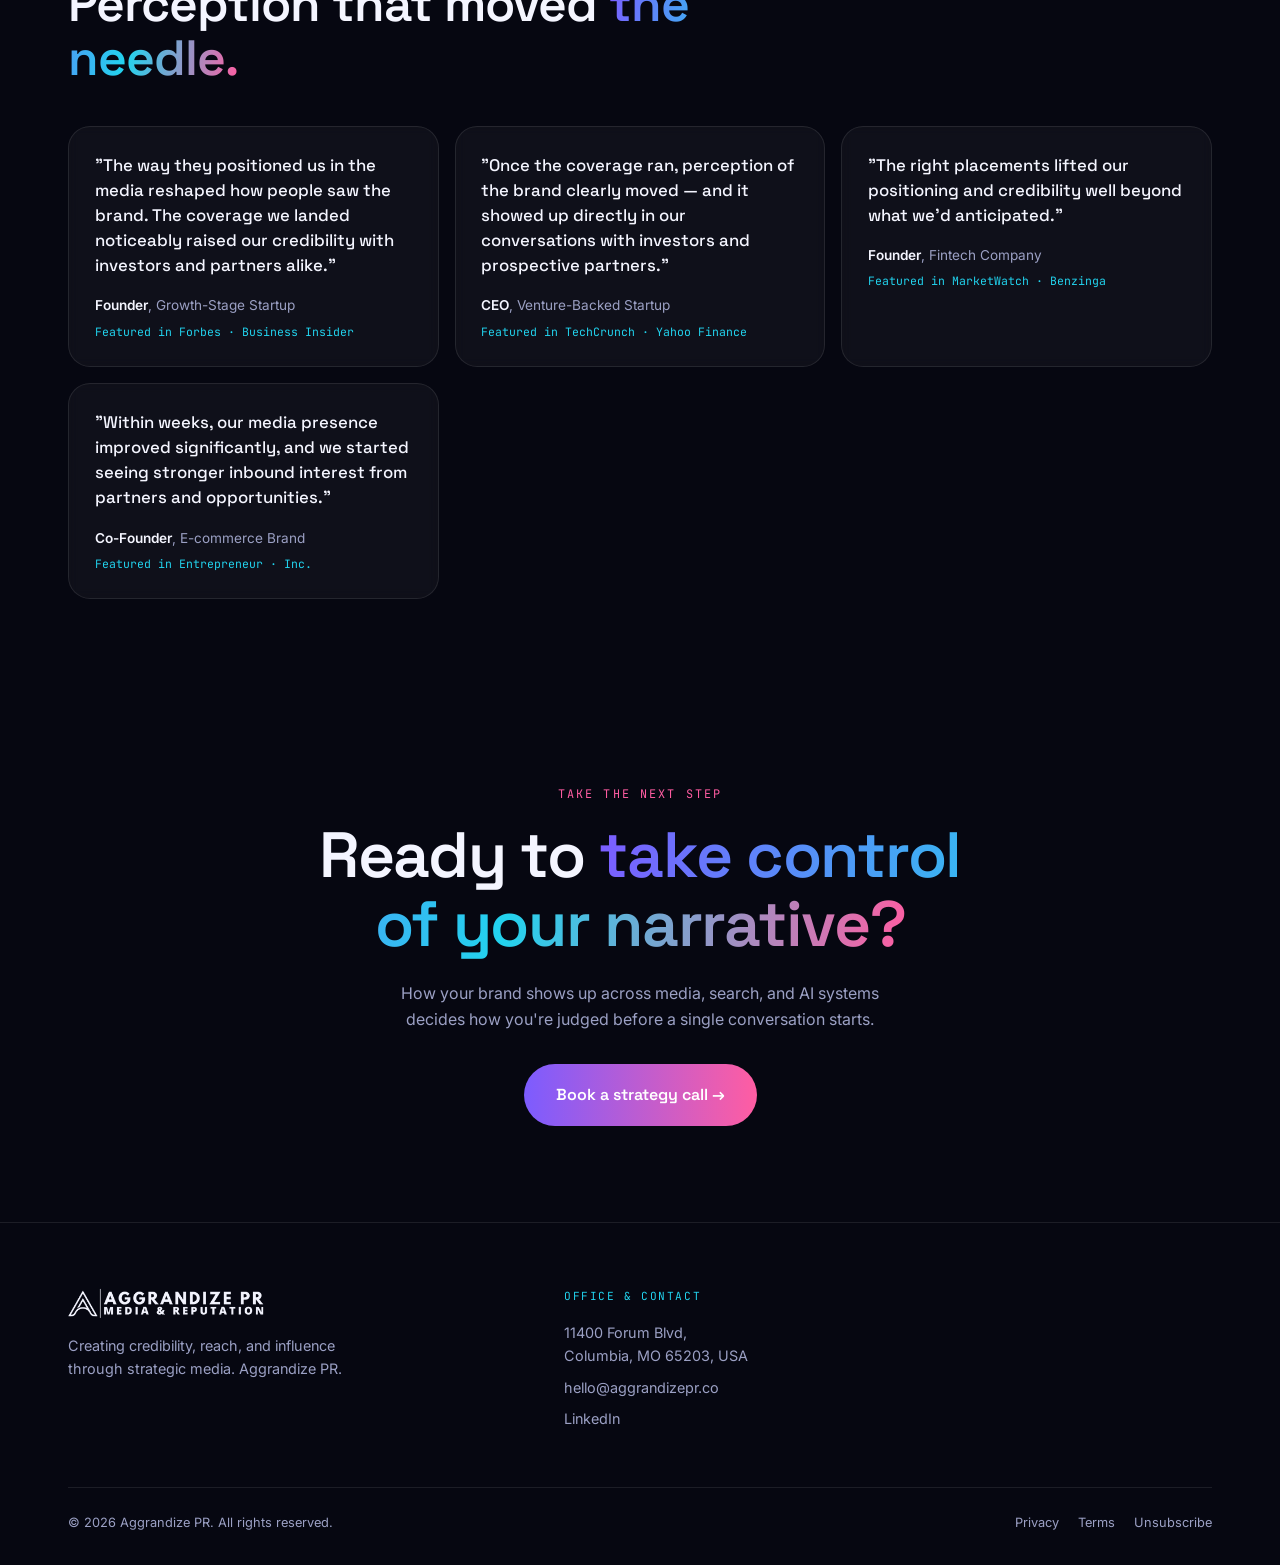
==== commit c119040f: "Slightly reduce logo size: header 46->38px, footer 40->34px" ====
--- a/index.html
+++ b/index.html
@@ -215,7 +215,7 @@
 
 <header>
   <div class="wrap">
-    <a href="#top" class="logo"><img src="/assets/logo-aggrandize-pr-silver.png" alt="Aggrandize PR" style="height:46px;width:auto;display:block;object-fit:contain;object-position:left center;"></a>
+    <a href="#top" class="logo"><img src="/assets/logo-aggrandize-pr-silver.png" alt="Aggrandize PR" style="height:38px;width:auto;display:block;object-fit:contain;object-position:left center;"></a>
     <nav class="navlinks">
       <a href="#capabilities">Capabilities</a>
       <a href="#work">Work</a>
@@ -395,7 +395,7 @@
   <div class="wrap">
     <div class="fgrid">
       <div>
-        <div class="logo"><img src="/assets/logo-aggrandize-pr-silver.png" alt="Aggrandize PR" style="height:40px;width:auto;display:block;object-fit:contain;object-position:left center;"></div>
+        <div class="logo"><img src="/assets/logo-aggrandize-pr-silver.png" alt="Aggrandize PR" style="height:34px;width:auto;display:block;object-fit:contain;object-position:left center;"></div>
         <p class="addr" style="margin-top:.8rem;max-width:32ch">Creating credibility, reach, and influence through strategic media. Aggrandize PR.</p>
       </div>
       <div>
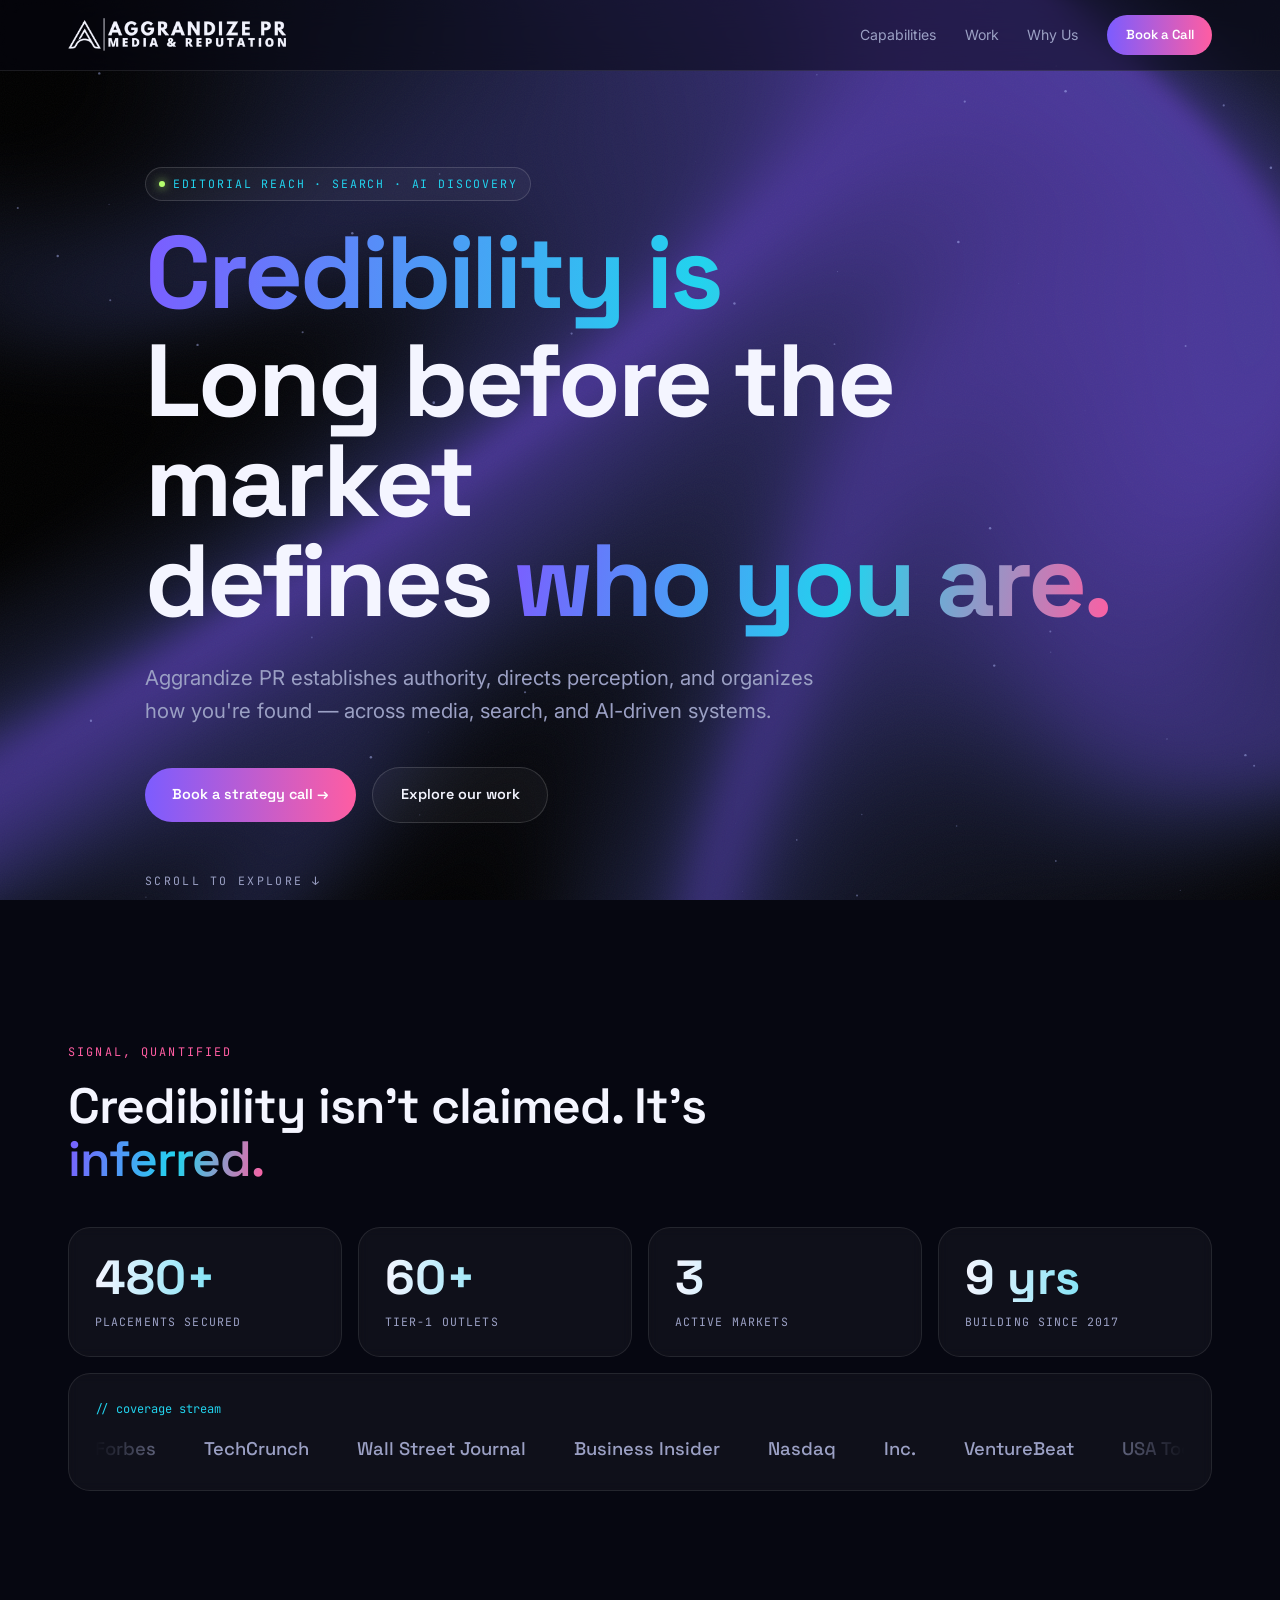
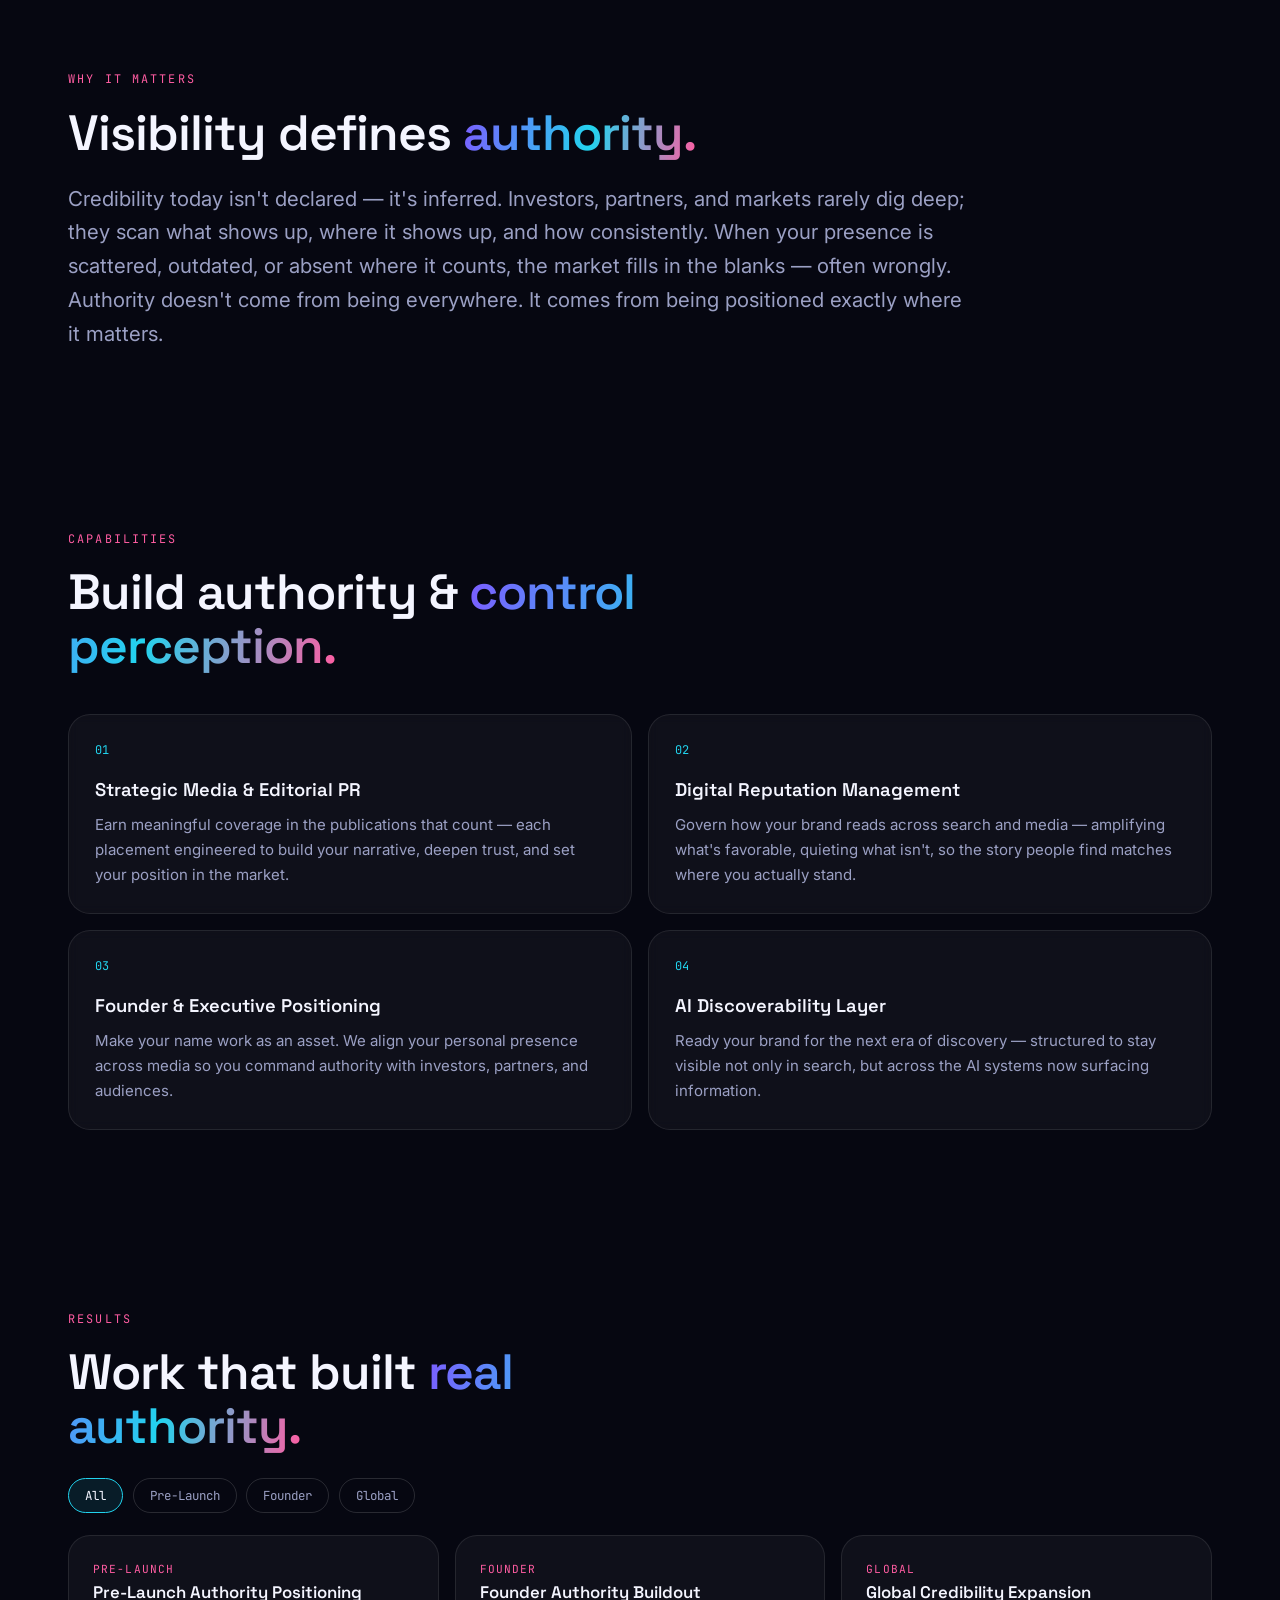
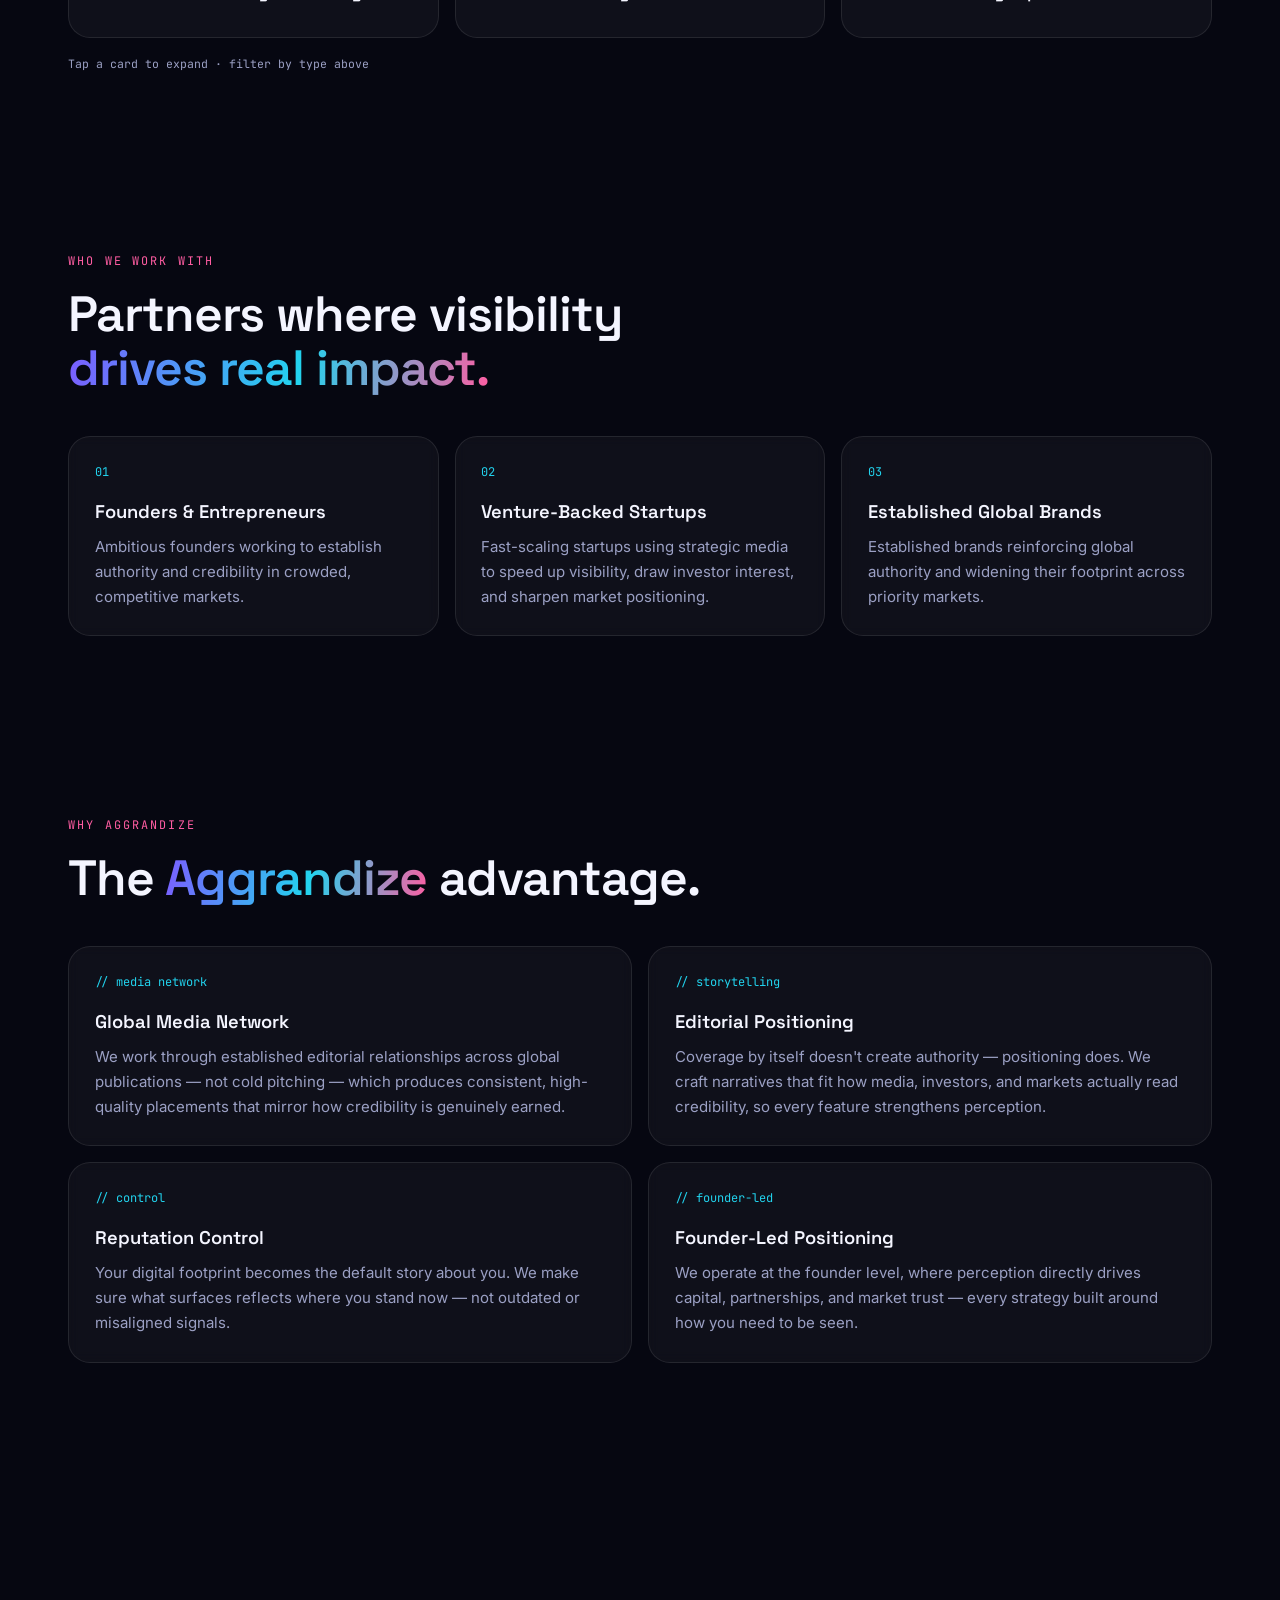
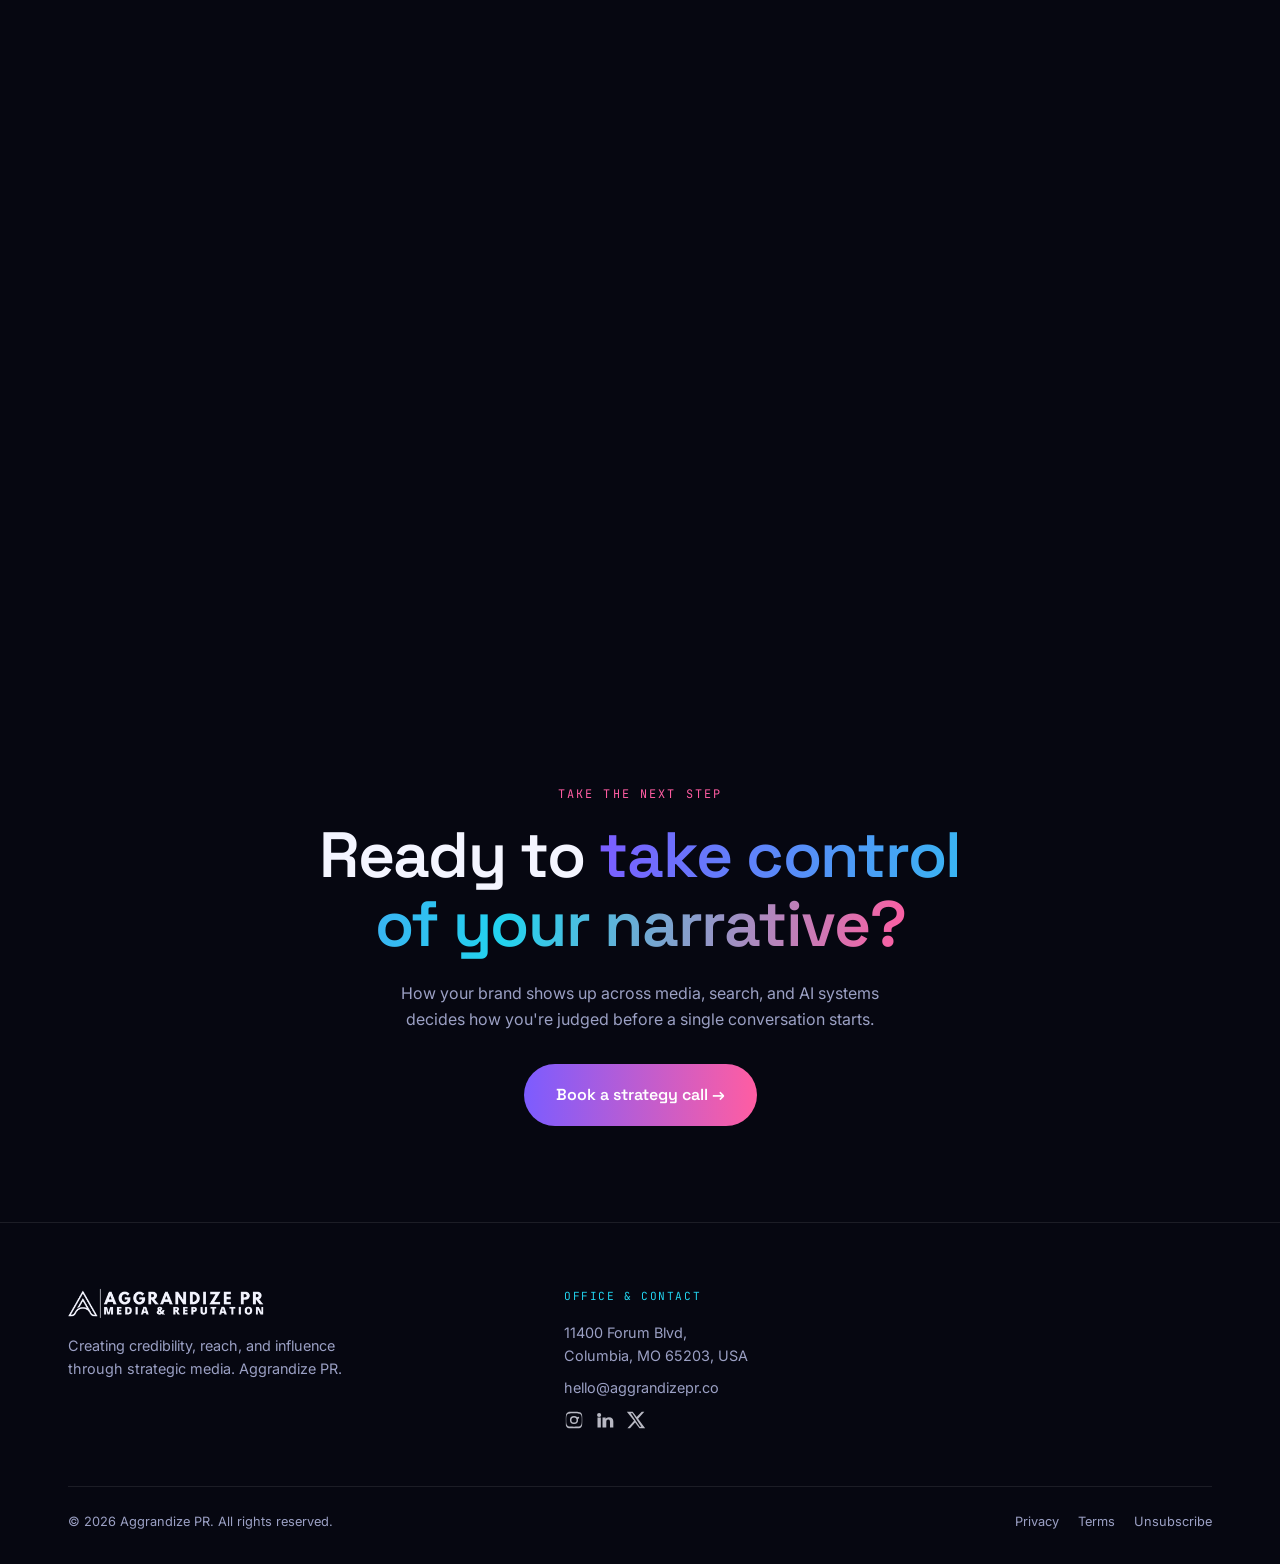
==== commit 54349f0e: "Add social links (Instagram/LinkedIn/X) to footer from .com" ====
--- a/index.html
+++ b/index.html
@@ -402,7 +402,11 @@
         <div class="fh">Office &amp; Contact</div>
         <p class="addr">11400 Forum Blvd,<br>Columbia, MO 65203, USA</p>
         <a class="fl" href="mailto:hello@aggrandizepr.co" style="margin-top:.5rem">hello@aggrandizepr.co</a>
-        <a class="fl" href="https://www.linkedin.com/company/aggrandize" target="_blank" rel="noopener">LinkedIn</a>
+        <div style="display:flex;gap:.7rem;margin-top:.7rem">
+          <a href="https://www.instagram.com/aggrandize_media/" target="_blank" rel="noopener" aria-label="Instagram" style="color:var(--text);opacity:.75;transition:opacity .2s" onmouseover="this.style.opacity=1" onmouseout="this.style.opacity=.75"><svg width="20" height="20" viewBox="0 0 24 24" fill="currentColor"><path d="M12 2.2c3.2 0 3.6 0 4.9.1 1.2.1 1.8.3 2.2.4.6.2 1 .5 1.4.9.4.4.7.8.9 1.4.2.4.4 1 .4 2.2.1 1.3.1 1.7.1 4.9s0 3.6-.1 4.9c-.1 1.2-.3 1.8-.4 2.2-.2.6-.5 1-.9 1.4-.4.4-.8.7-1.4.9-.4.2-1 .4-2.2.4-1.3.1-1.7.1-4.9.1s-3.6 0-4.9-.1c-1.2-.1-1.8-.3-2.2-.4-.6-.2-1-.5-1.4-.9-.4-.4-.7-.8-.9-1.4-.2-.4-.4-1-.4-2.2C2.2 15.6 2.2 15.2 2.2 12s0-3.6.1-4.9c.1-1.2.3-1.8.4-2.2.2-.6.5-1 .9-1.4.4-.4.8-.7 1.4-.9.4-.2 1-.4 2.2-.4C8.4 2.2 8.8 2.2 12 2.2zm0 1.8c-3.1 0-3.5 0-4.7.1-1.1.1-1.7.2-2.1.4-.5.2-.8.4-1.2.8-.4.4-.6.7-.8 1.2-.2.4-.3 1-.4 2.1C2.7 9.7 2.7 10.1 2.7 12s0 2.3.1 3.4c.1 1.1.2 1.7.4 2.1.2.5.4.8.8 1.2.4.4.7.6 1.2.8.4.2 1 .3 2.1.4 1.2.1 1.6.1 4.7.1s3.5 0 4.7-.1c1.1-.1 1.7-.2 2.1-.4.5-.2.8-.4 1.2-.8.4-.4.6-.7.8-1.2.2-.4.3-1 .4-2.1.1-1.1.1-1.5.1-3.4s0-2.3-.1-3.4c-.1-1.1-.2-1.7-.4-2.1-.2-.5-.4-.8-.8-1.2-.4-.4-.7-.6-1.2-.8-.4-.2-1-.3-2.1-.4C15.5 4 15.1 4 12 4zm0 3.1a4.9 4.9 0 110 9.8 4.9 4.9 0 010-9.8zm0 1.8a3.1 3.1 0 100 6.2 3.1 3.1 0 000-6.2zm5.1-.8a1.1 1.1 0 110 2.3 1.1 1.1 0 010-2.3z"/></svg></a>
+          <a href="https://www.linkedin.com/company/aggrandize" target="_blank" rel="noopener" aria-label="LinkedIn" style="color:var(--text);opacity:.75;transition:opacity .2s" onmouseover="this.style.opacity=1" onmouseout="this.style.opacity=.75"><svg width="20" height="20" viewBox="0 0 24 24" fill="currentColor"><path d="M4.98 3.5a2.5 2.5 0 11-.02 5.001A2.5 2.5 0 014.98 3.5zM3 9h4v12H3V9zm6 0h3.8v1.7h.05c.53-1 1.83-2.05 3.77-2.05C20.5 8.65 22 10.7 22 14v7h-4v-6.2c0-1.48-.03-3.38-2.06-3.38-2.06 0-2.38 1.6-2.38 3.27V21H9V9z"/></svg></a>
+          <a href="https://x.com/aggrandizeio" target="_blank" rel="noopener" aria-label="X" style="color:var(--text);opacity:.75;transition:opacity .2s" onmouseover="this.style.opacity=1" onmouseout="this.style.opacity=.75"><svg width="20" height="20" viewBox="0 0 24 24" fill="currentColor"><path d="M18.9 2H22l-7.5 8.6L23 22h-6.8l-5.3-7-6.1 7H1.7l8-9.2L1 2h7l4.8 6.4L18.9 2zm-2.4 18h1.9L7.6 4H5.6l10.9 16z"/></svg></a>
+        </div>
       </div>
     </div>
     <div class="fbot">
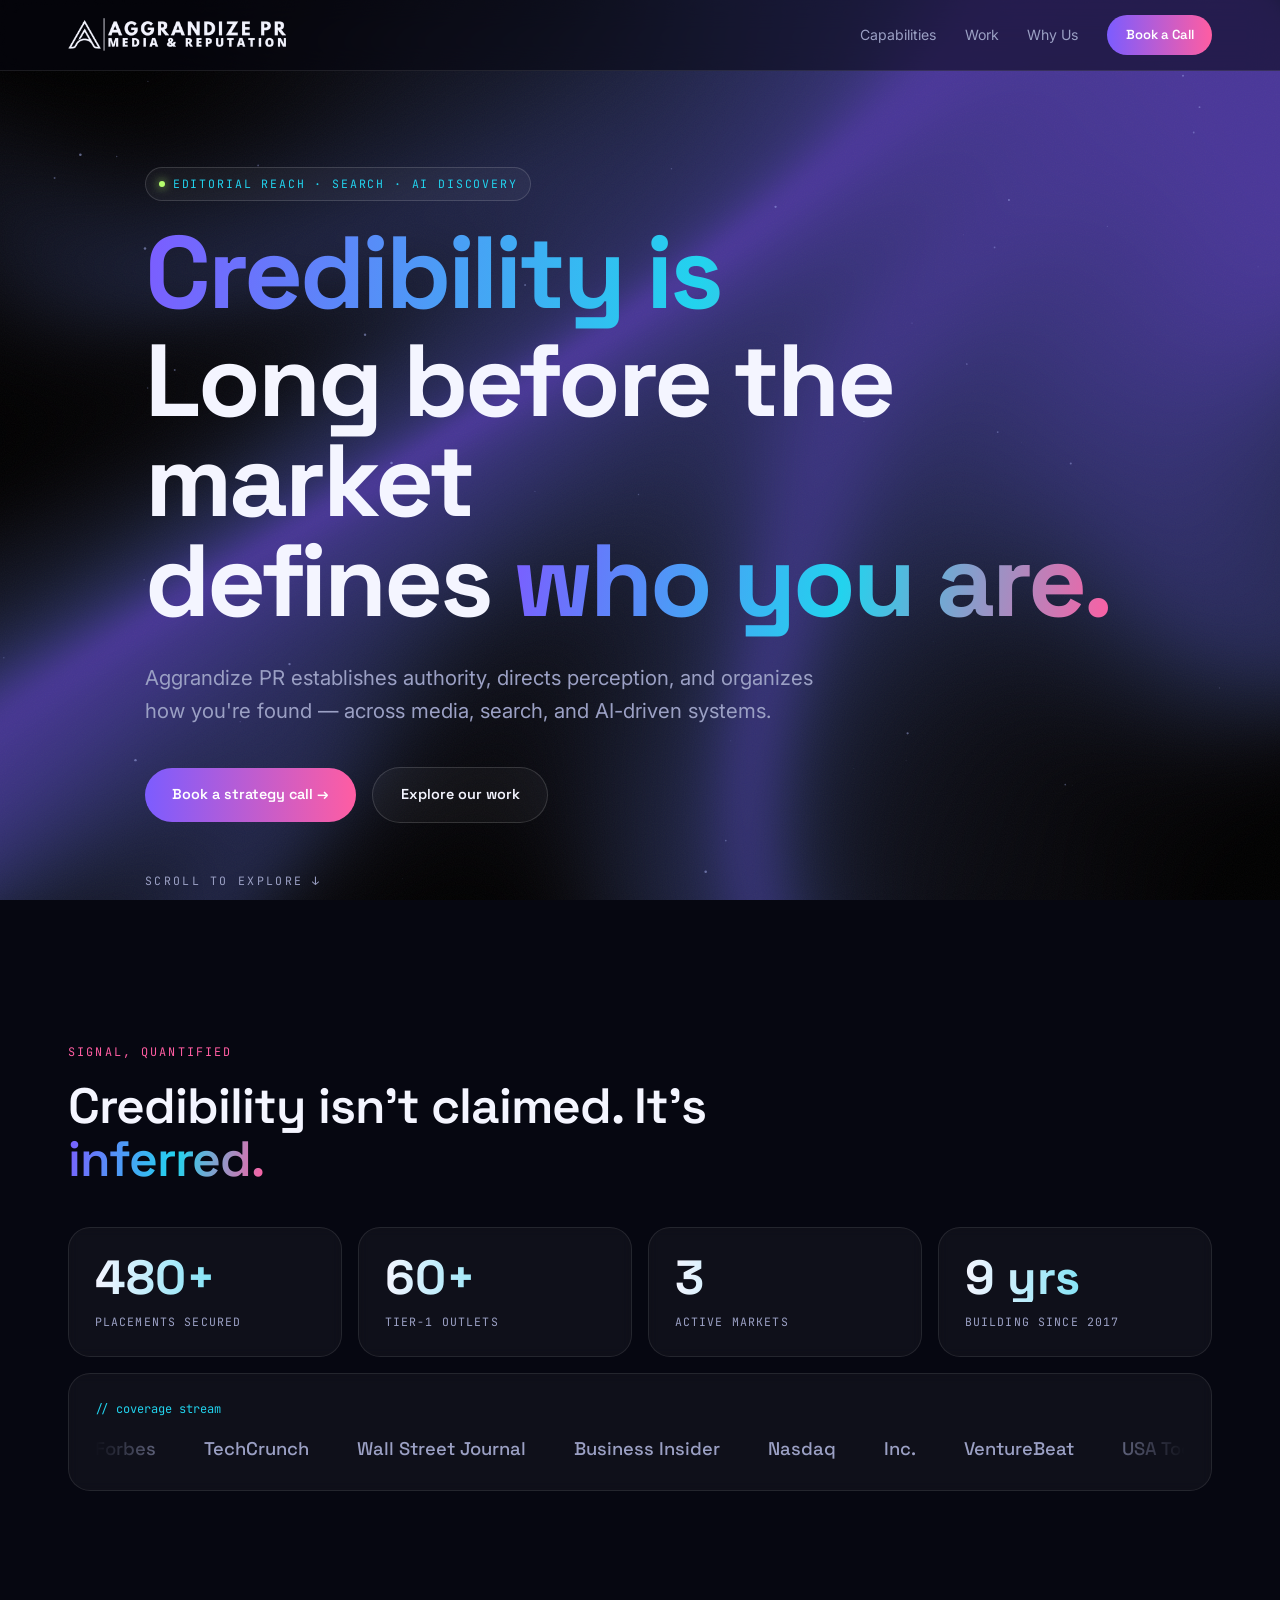
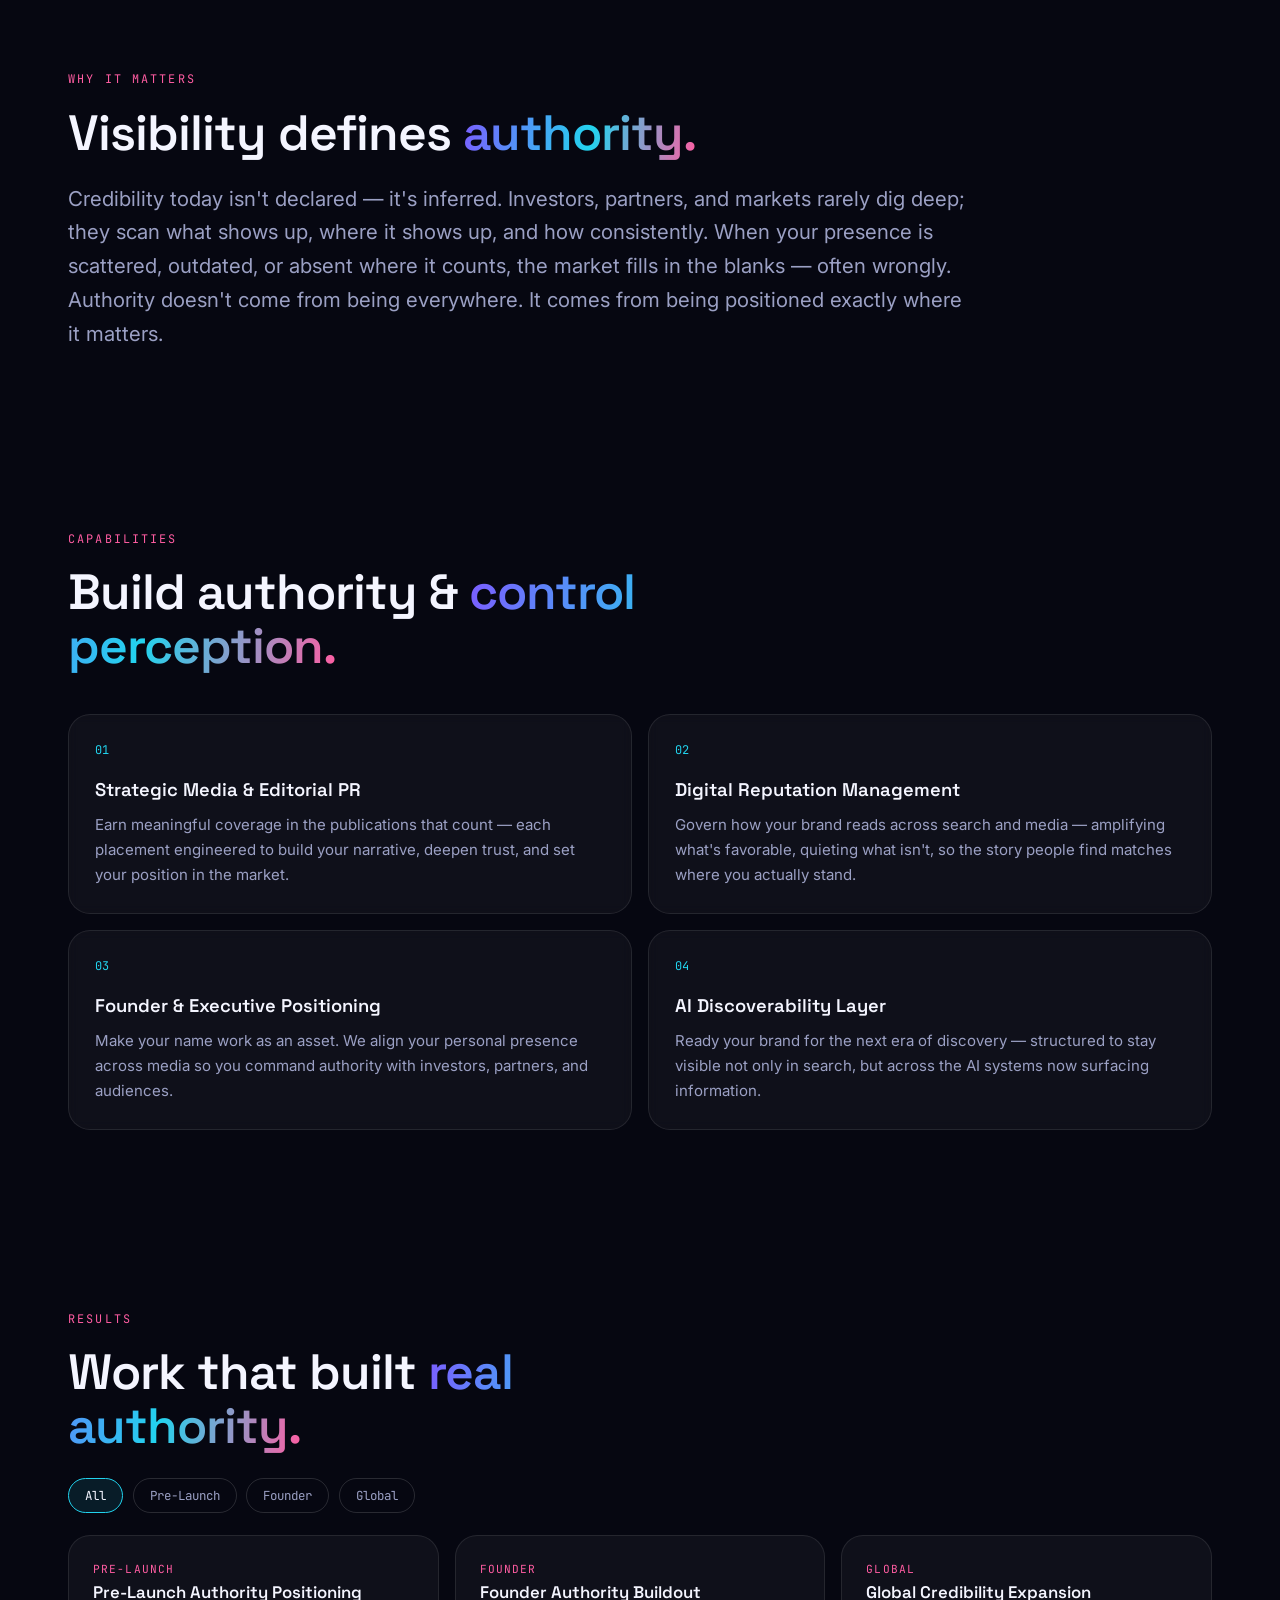
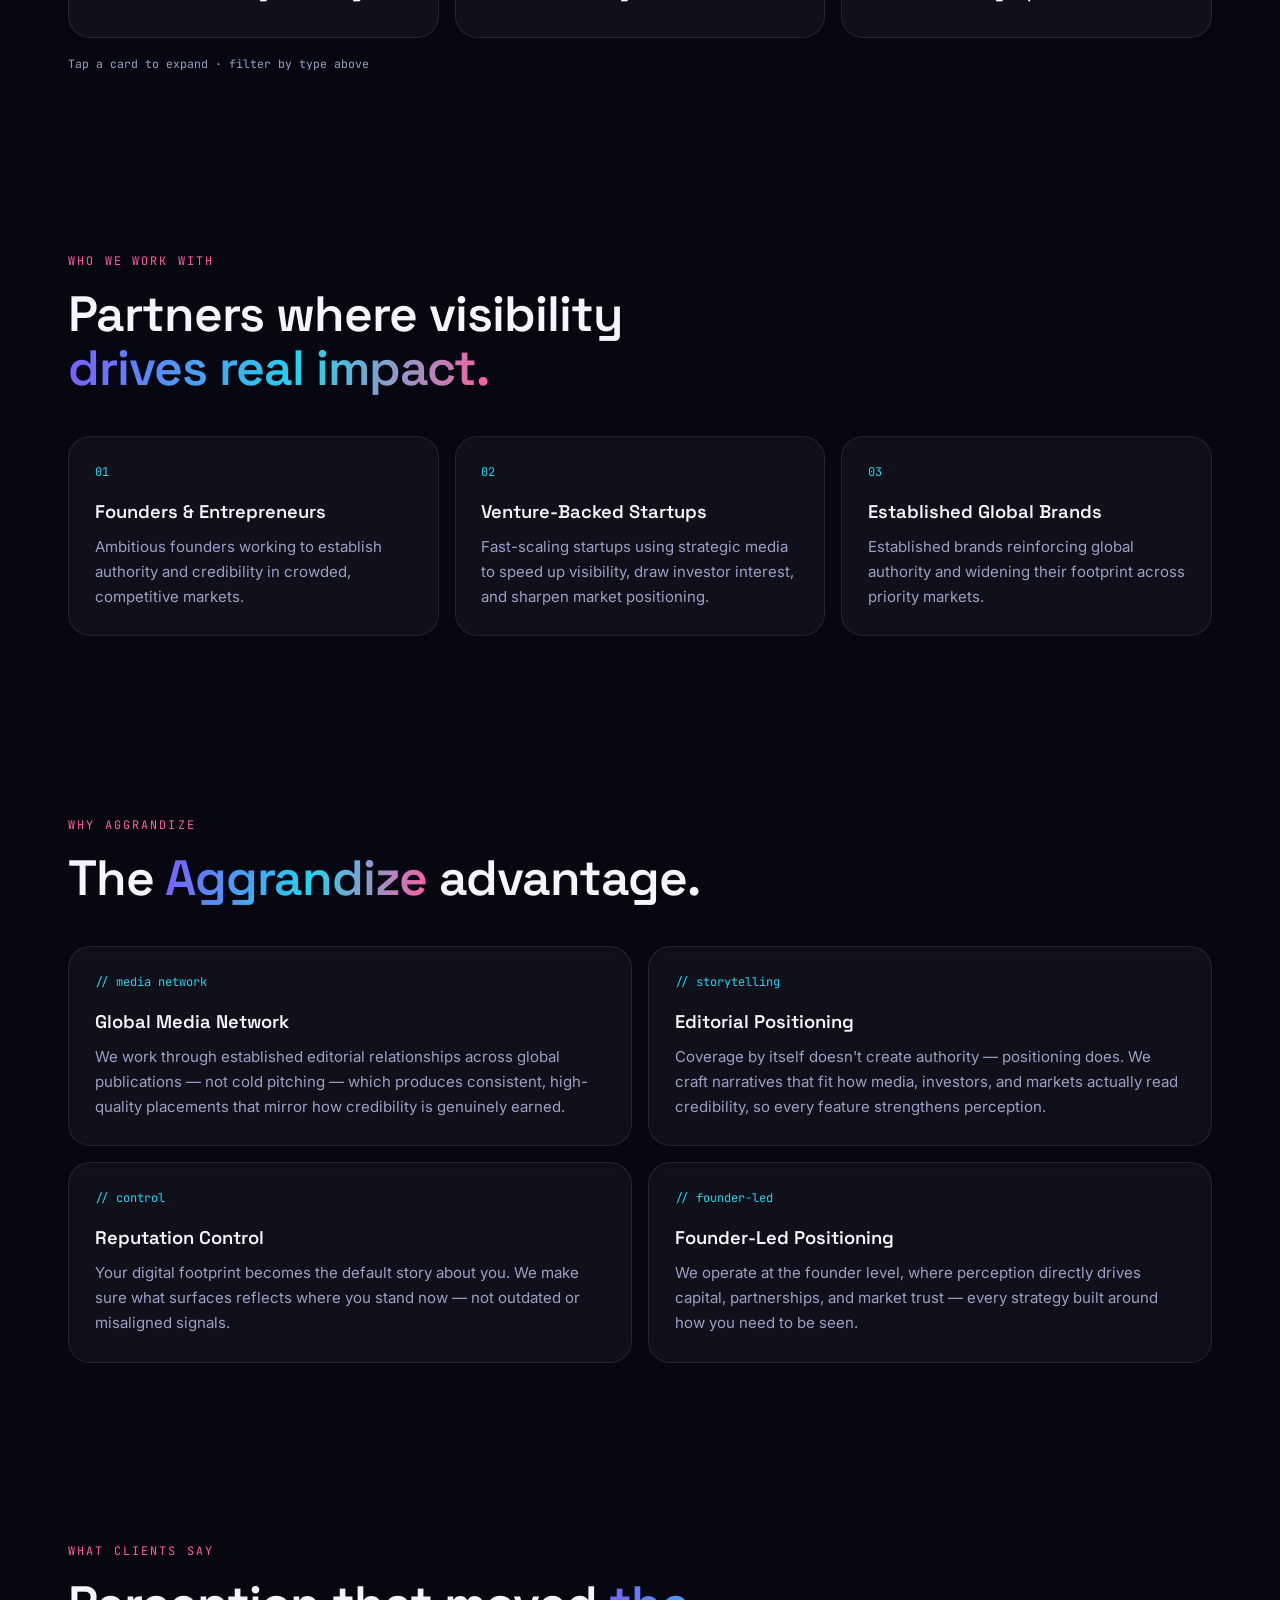
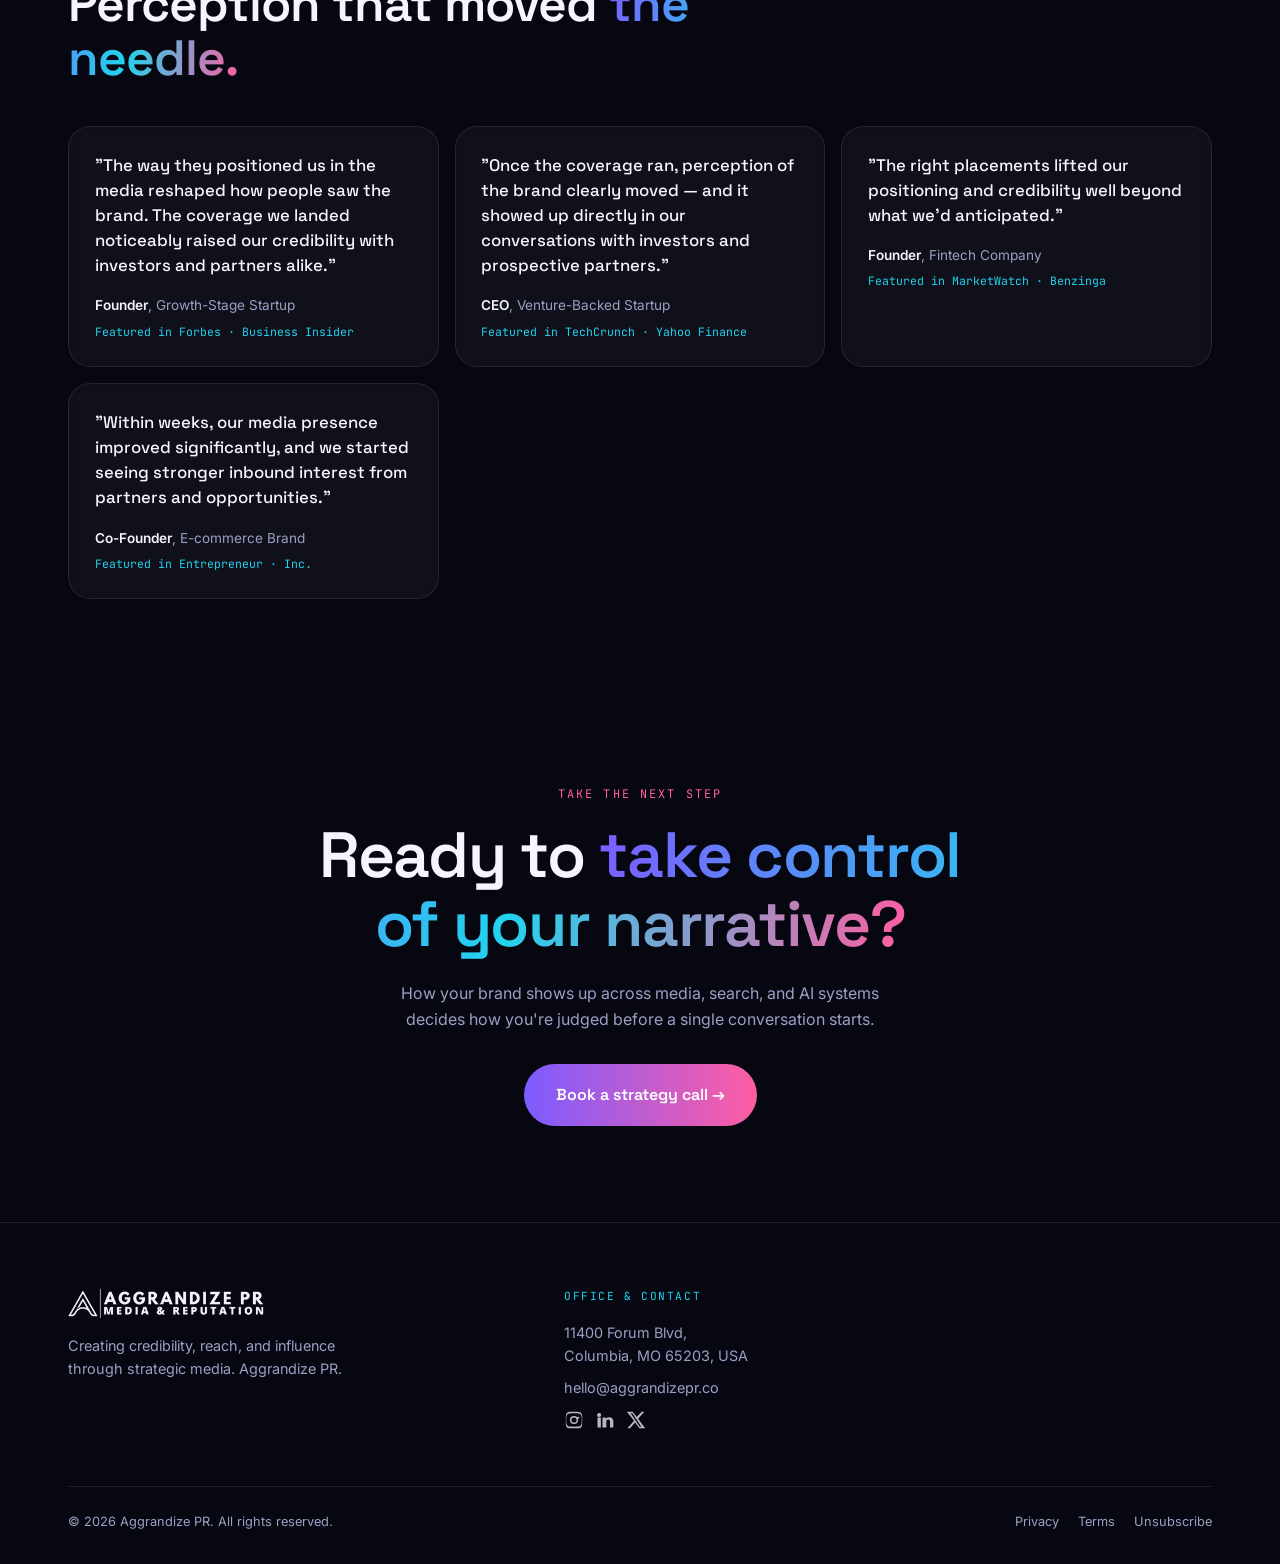
==== commit 68e03b11: "Add root favicon.ico + favicon.png so Google caches the A icon" ====
--- a/index.html
+++ b/index.html
@@ -9,6 +9,7 @@
 <meta property="og:description" content="We shape the signal across media, search, and AI-driven discovery." />
 <meta property="og:type" content="website" />
 <meta property="og:image" content="https://aggrandizepr.co/assets/logo-aggrandize-pr-silver.png" />
+<link rel="icon" href="/favicon.ico" />
 <link rel="icon" type="image/png" sizes="512x512" href="/assets/favicon-a-512.png" />
 <link rel="apple-touch-icon" href="/assets/favicon-a-512.png" />
 <link rel="preconnect" href="https://fonts.googleapis.com" />
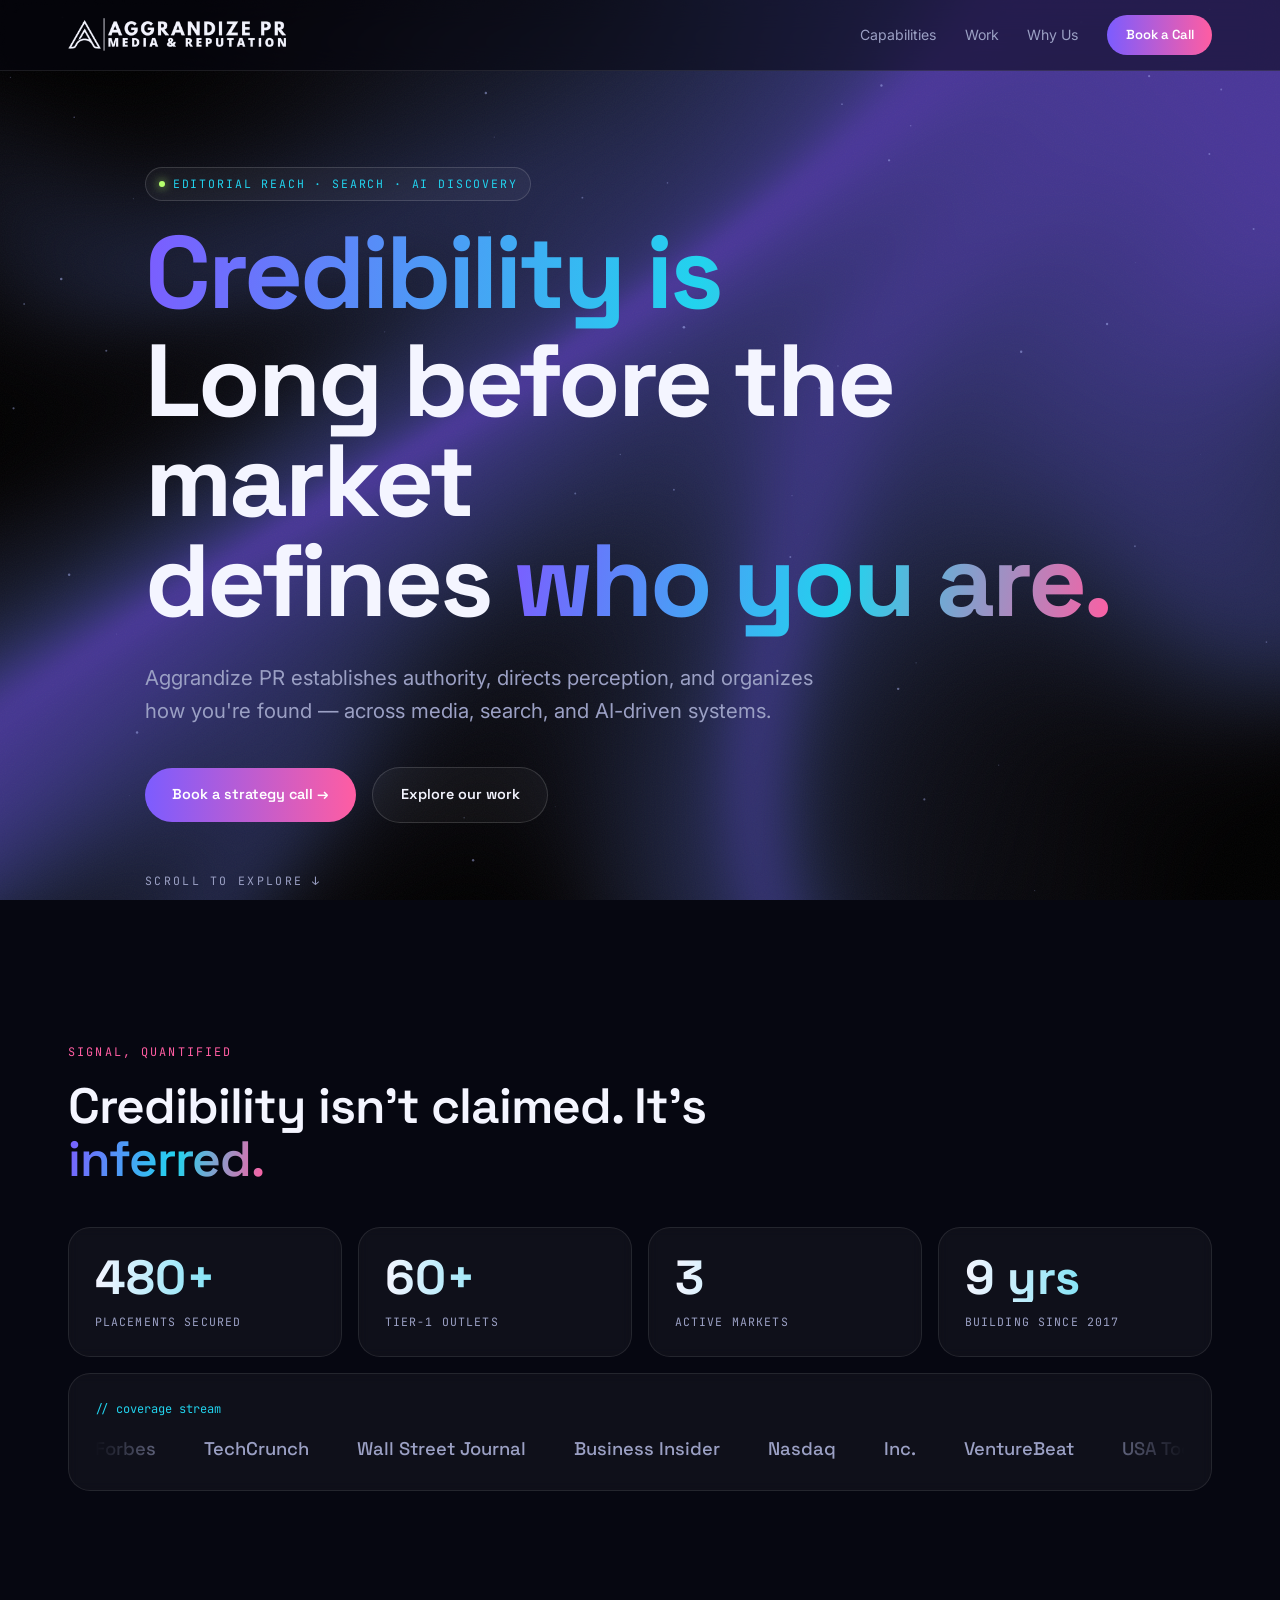
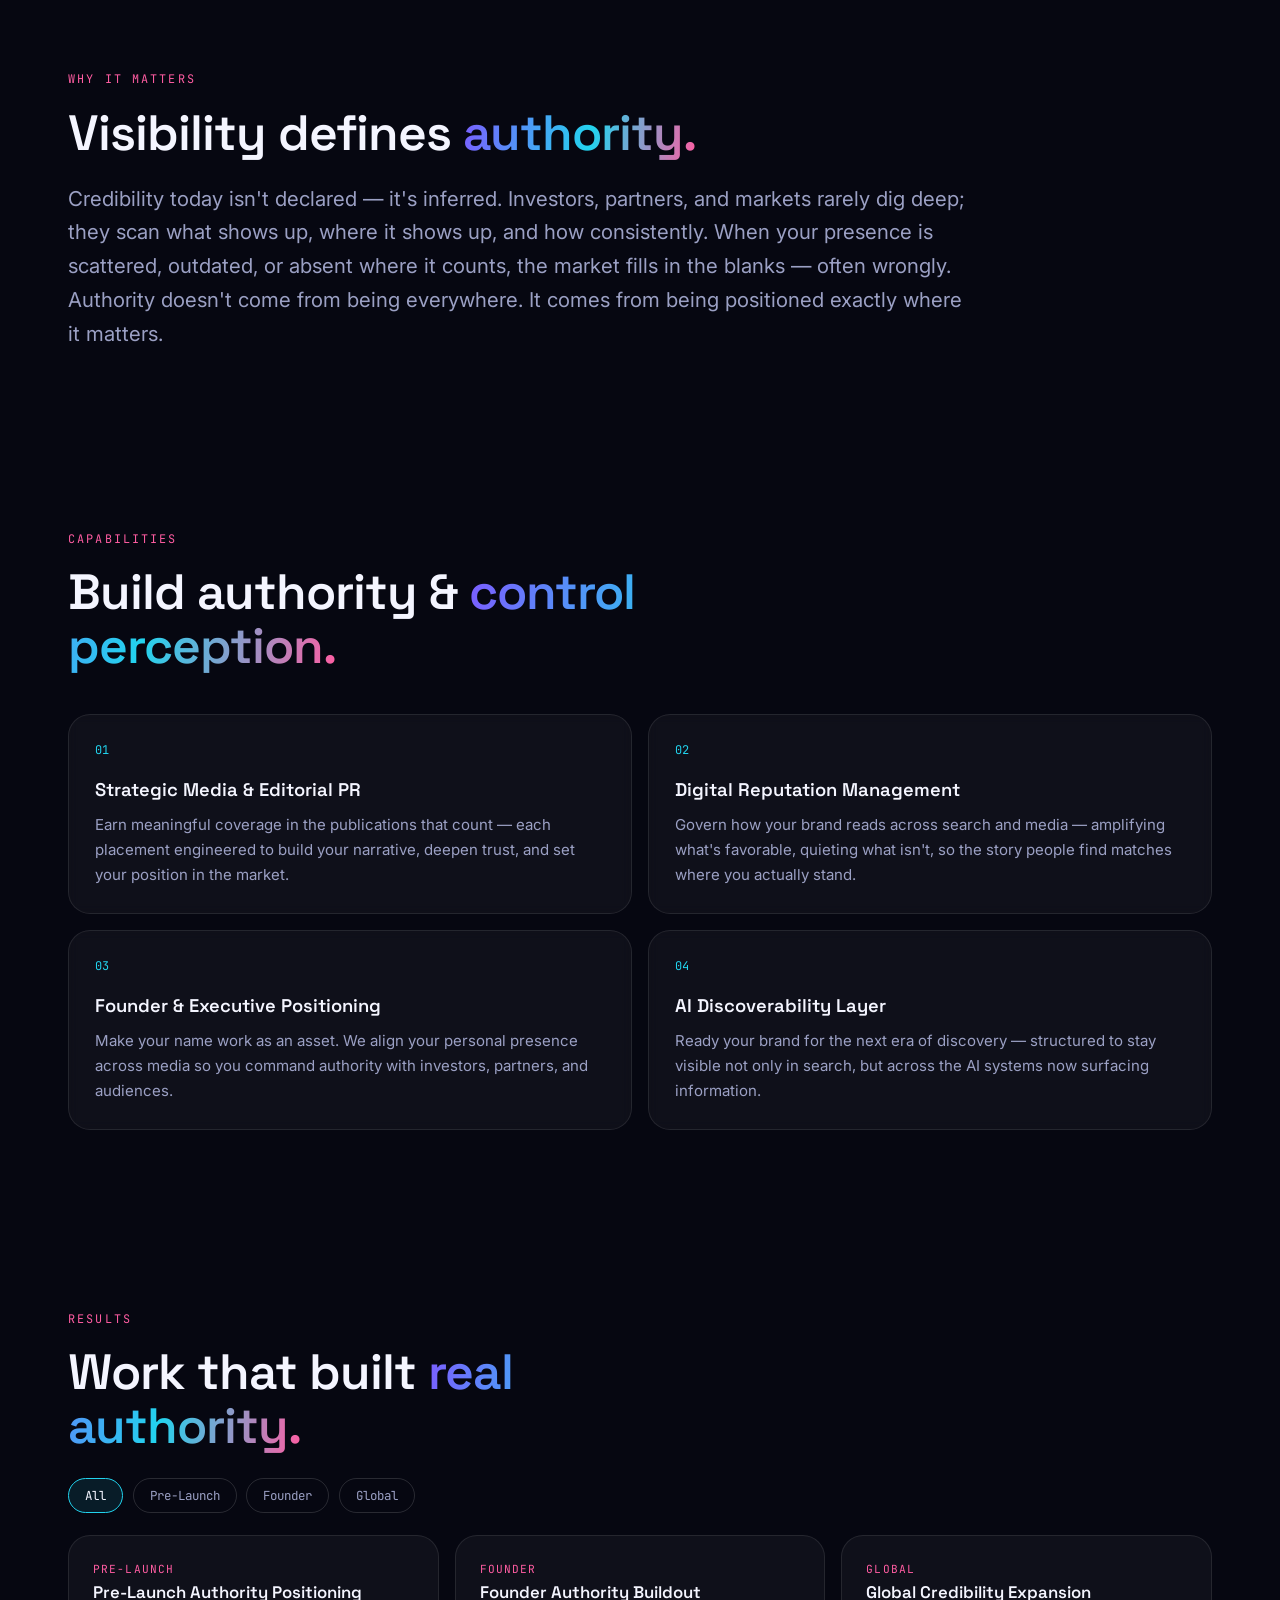
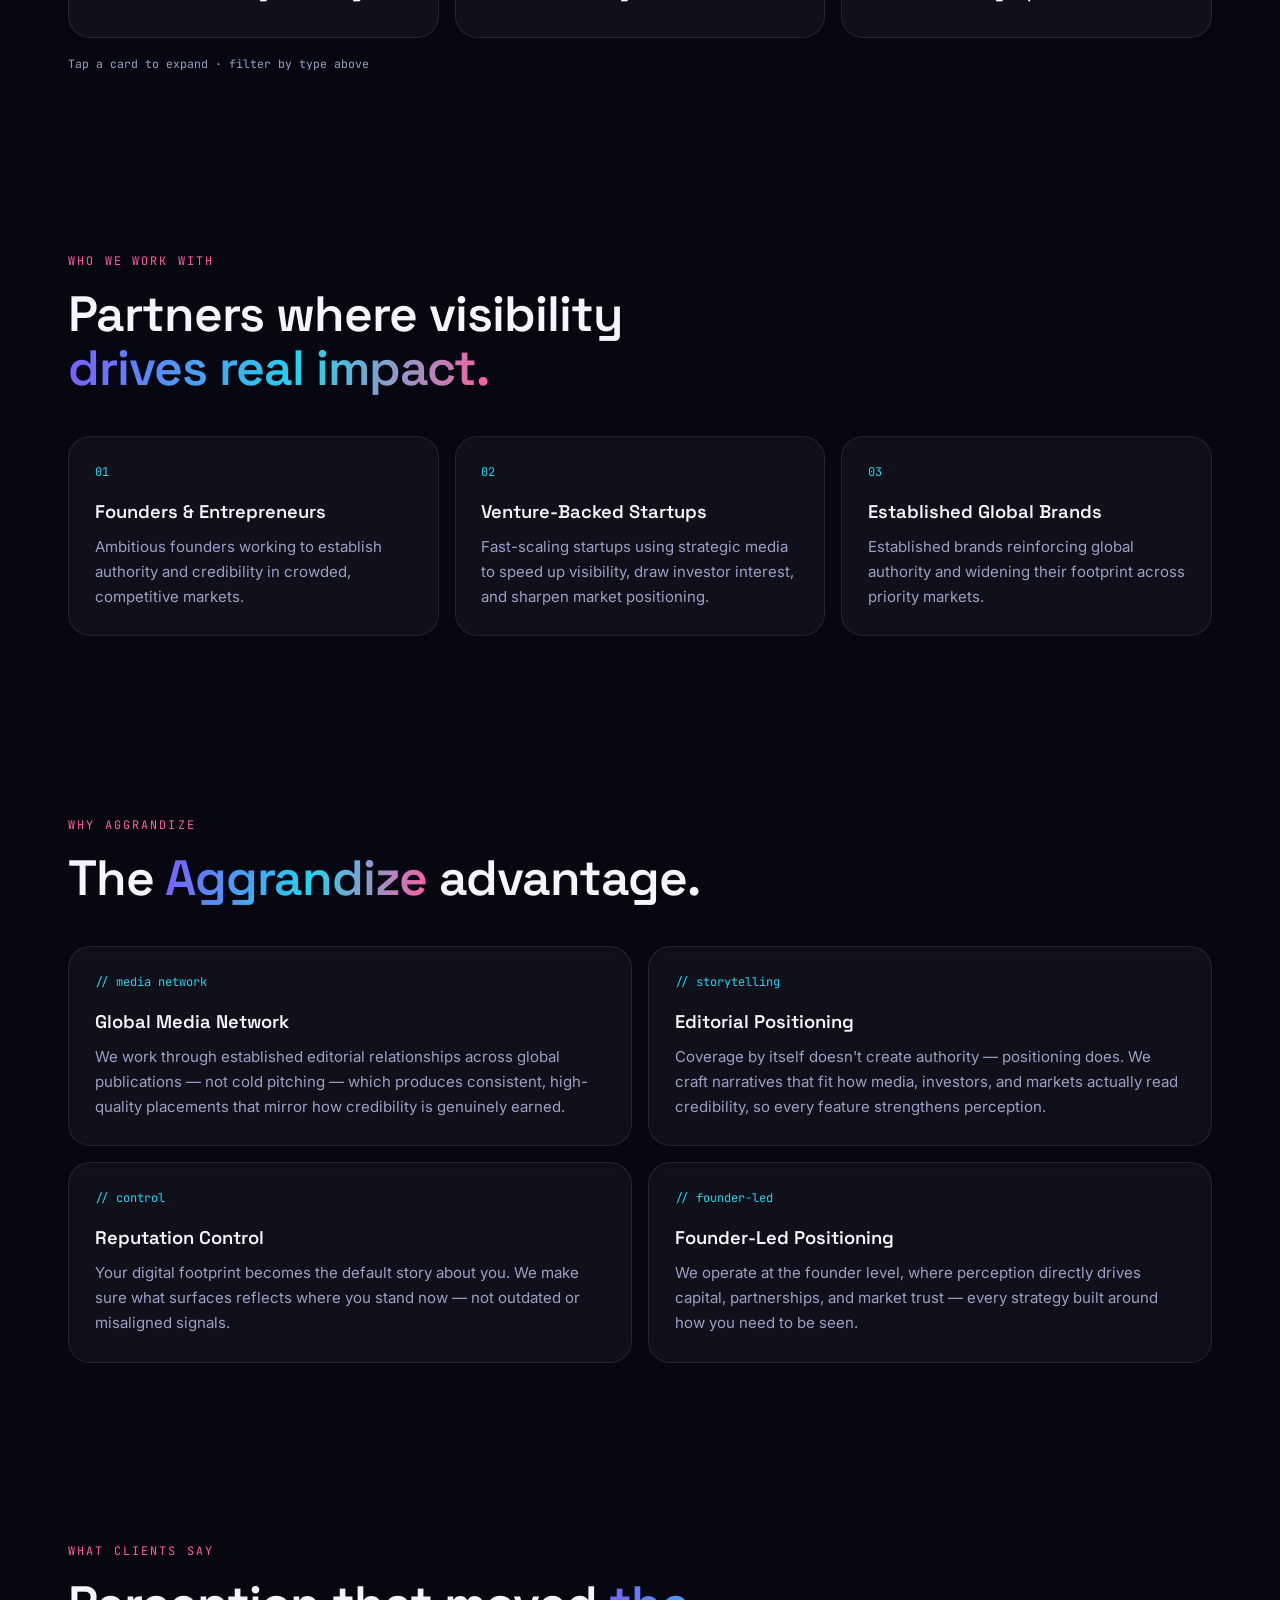
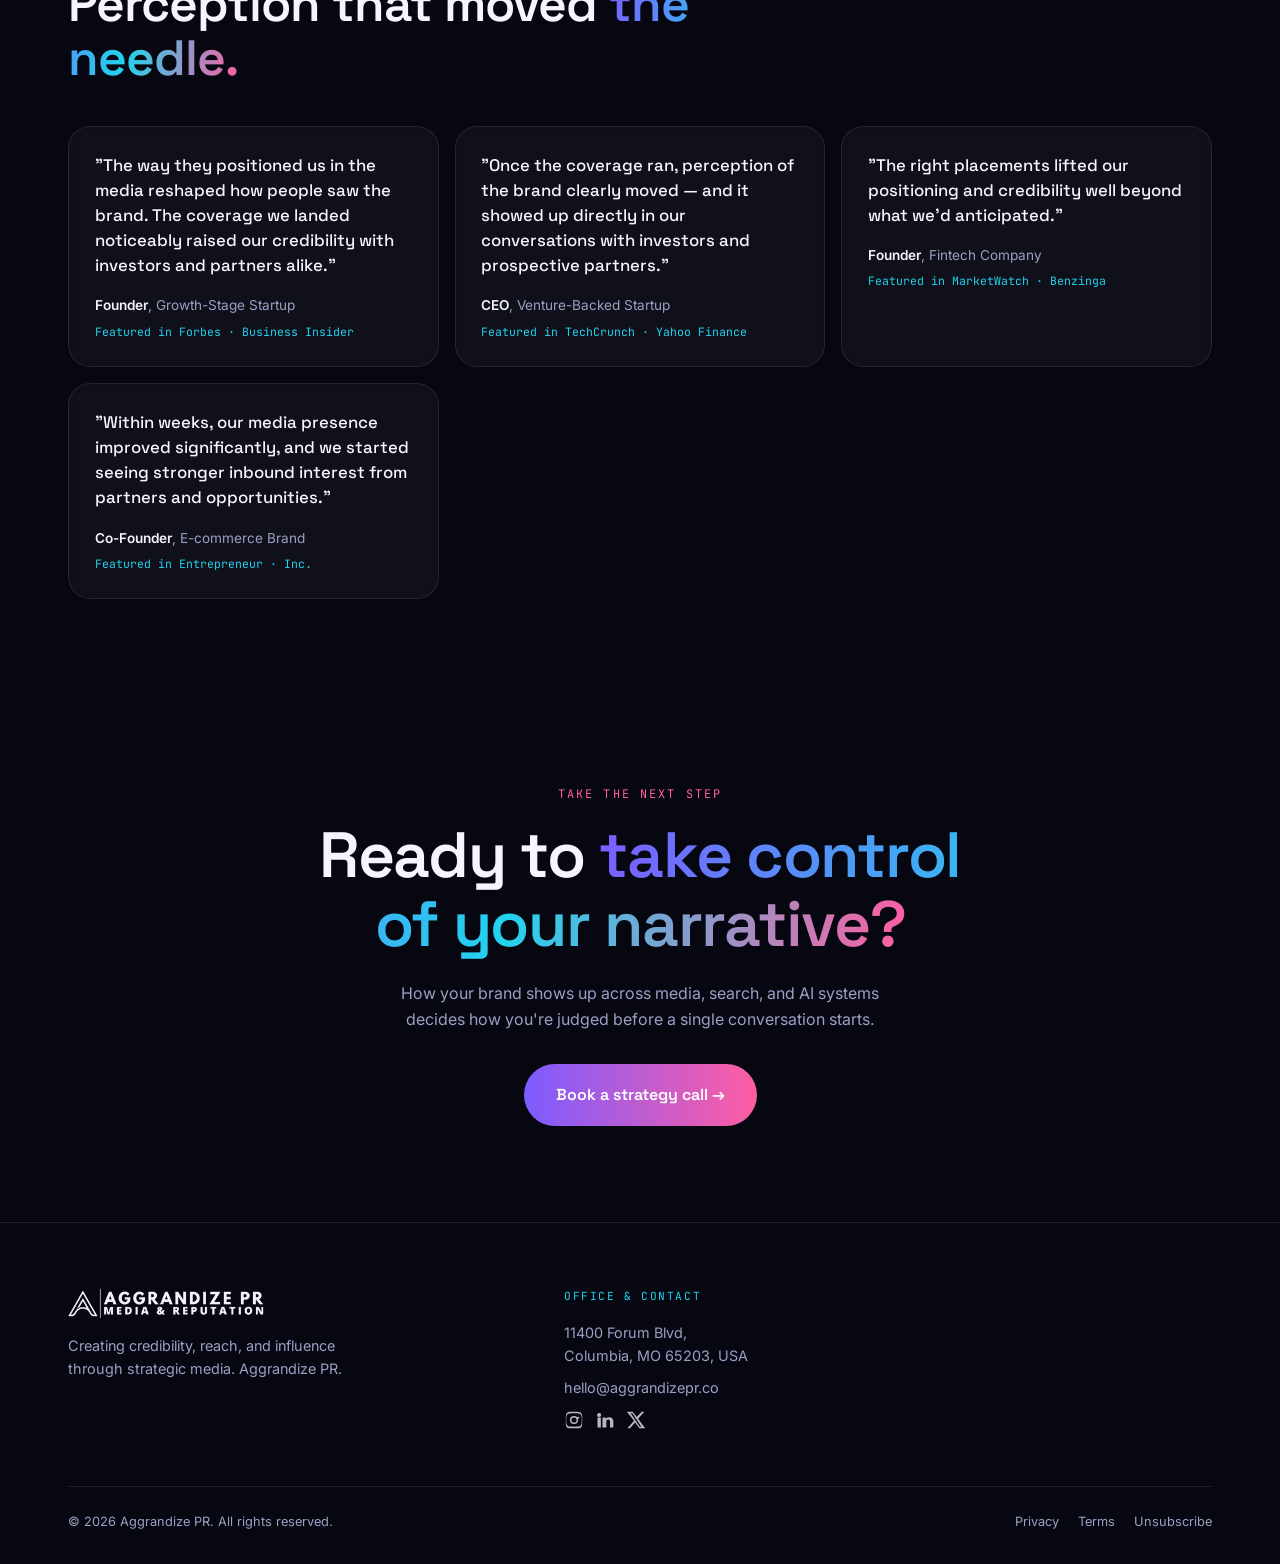
==== commit 8b93d4a7: "Remove gradient open-screen (#wipe overlay div+CSS+JS); keep WebGL bg" ====
--- a/index.html
+++ b/index.html
@@ -44,11 +44,6 @@
   .grain{position:fixed;inset:0;z-index:-1;pointer-events:none;opacity:.04;
     background-image:url("data:image/svg+xml,%3Csvg xmlns='http://www.w3.org/2000/svg' width='120' height='120'%3E%3Cfilter id='n'%3E%3CfeTurbulence type='fractalNoise' baseFrequency='.9' numOctaves='2'/%3E%3C/filter%3E%3Crect width='100%25' height='100%25' filter='url(%23n)'/%3E%3C/svg%3E")}
 
-  /* loader wipe */
-  #wipe{position:fixed;inset:0;z-index:200;background:linear-gradient(120deg,var(--violet),var(--magenta),var(--cyan));
-    transform-origin:top;transition:transform .8s cubic-bezier(.7,0,.2,1)}
-  #wipe.gone{transform:scaleY(0)}
-
   /* NAV */
   header{position:sticky;top:0;z-index:100;backdrop-filter:blur(14px);
     background:rgba(6,7,17,.55);border-bottom:1px solid var(--stroke)}
@@ -209,7 +204,6 @@
 </style>
 </head>
 <body>
-<div id="wipe"></div>
 <div id="gl"><canvas id="glcanvas"></canvas></div>
 <canvas id="stars"></canvas>
 <div class="grain"></div>
@@ -418,9 +412,6 @@
 </footer>
 
 <script>
-/* ---------- loader wipe ---------- */
-window.addEventListener('load',()=>{setTimeout(()=>document.getElementById('wipe').classList.add('gone'),200)});
-
 /* ---------- reveal ---------- */
 const io=new IntersectionObserver((es)=>es.forEach(e=>{if(e.isIntersecting){e.target.classList.add('in');io.unobserve(e.target)}}),{threshold:.12});
 document.querySelectorAll('.reveal').forEach(el=>io.observe(el));
